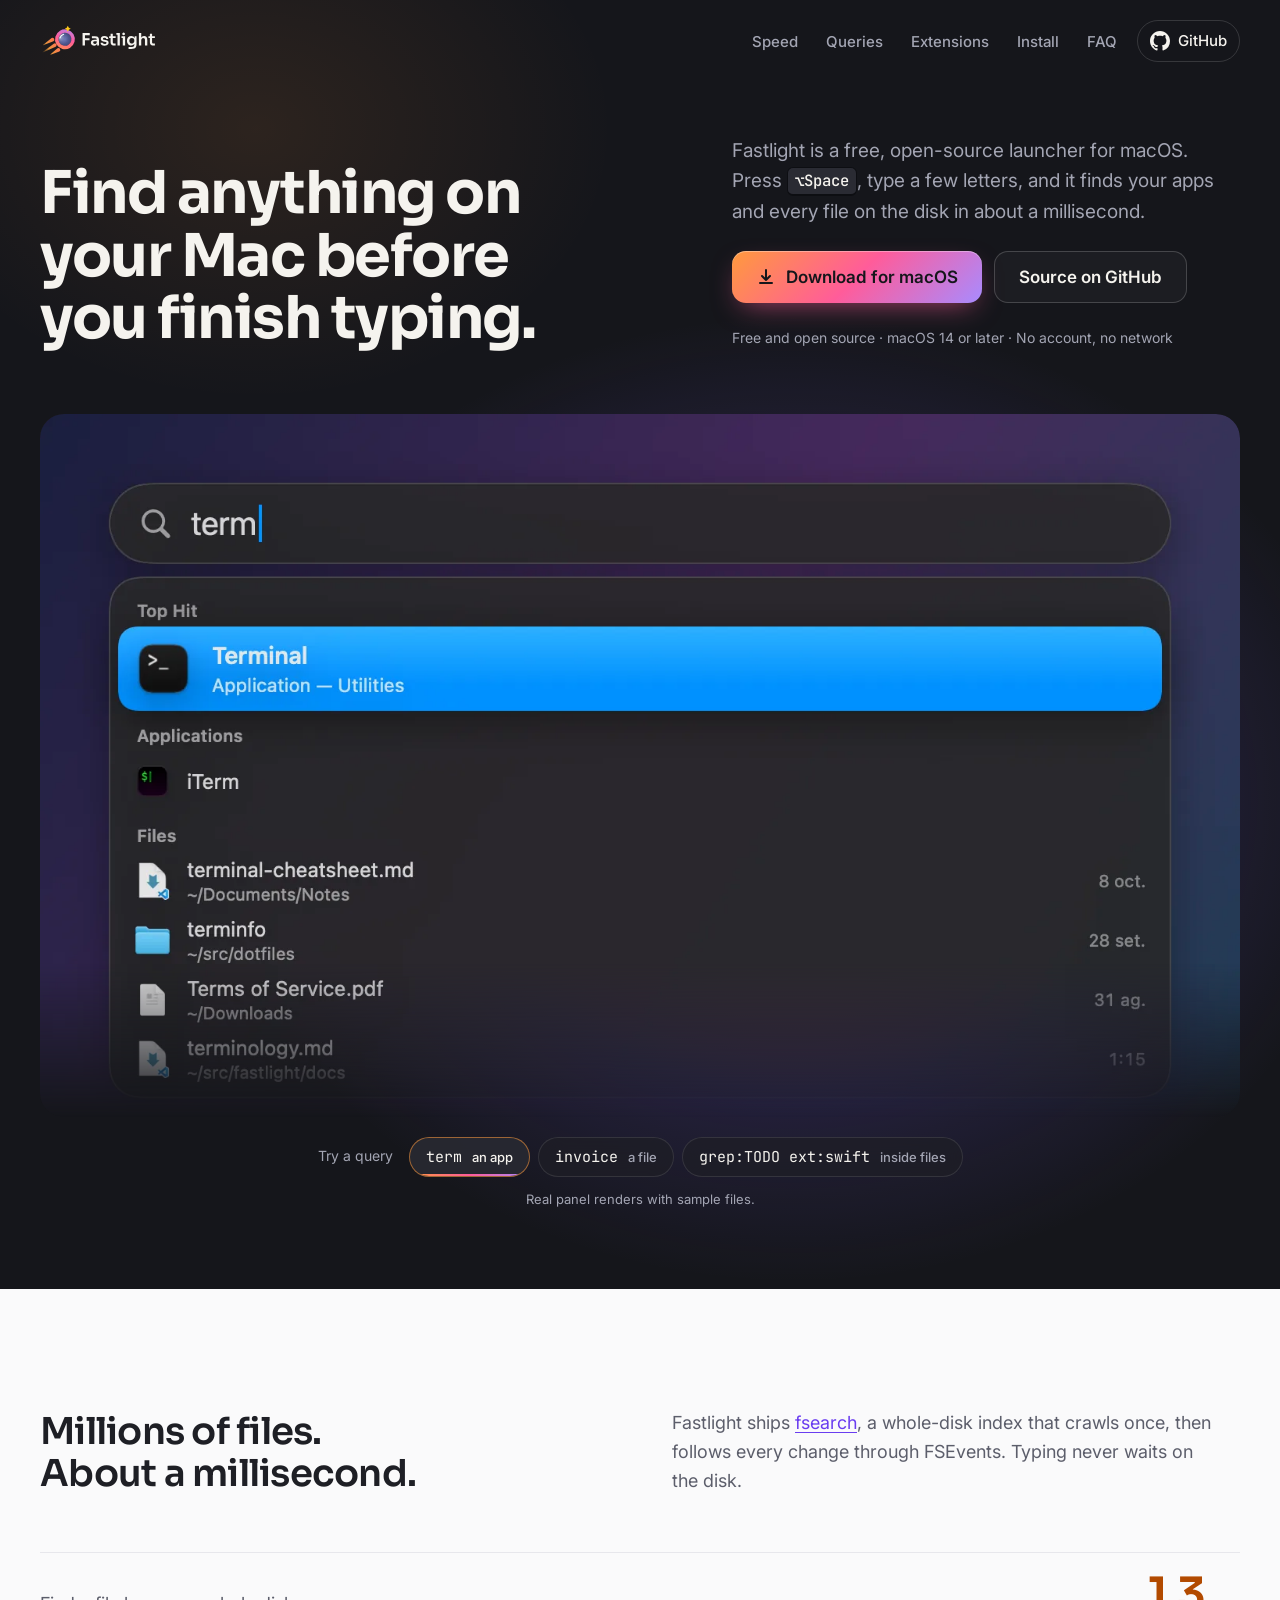
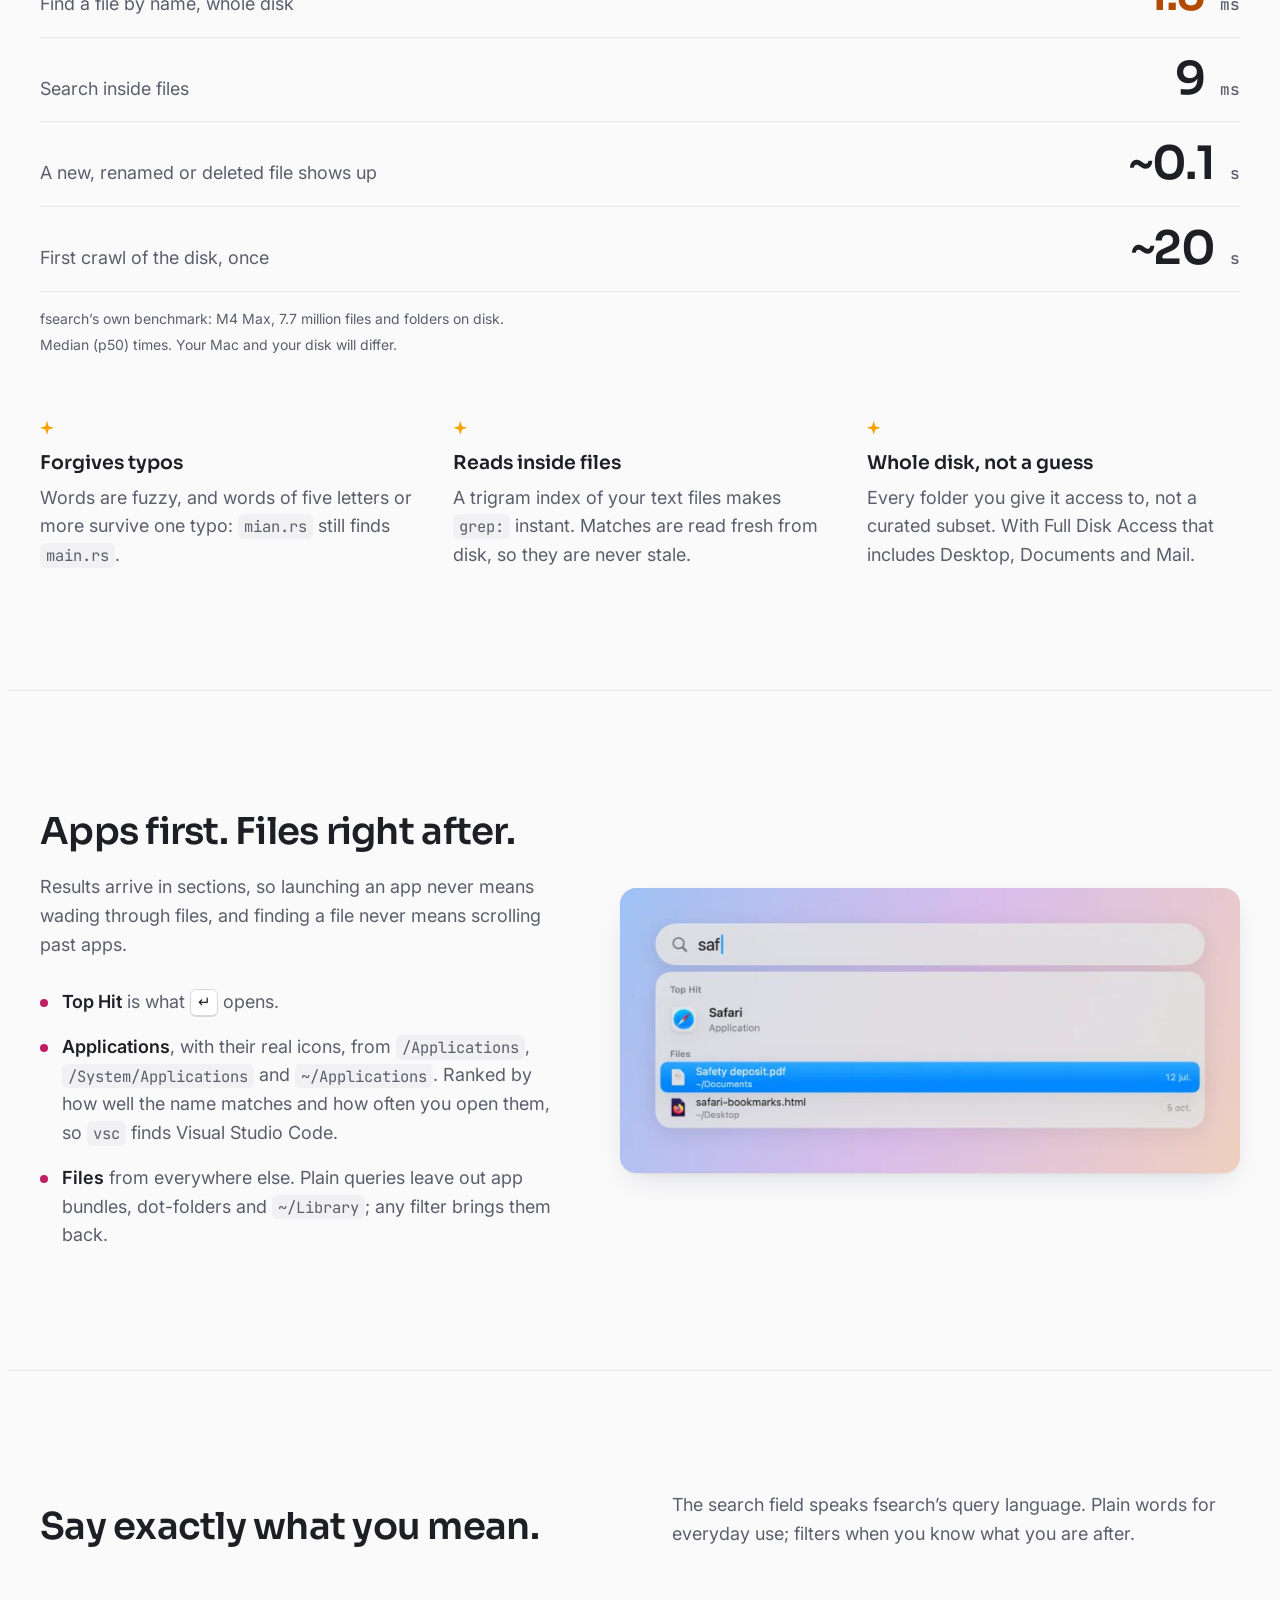
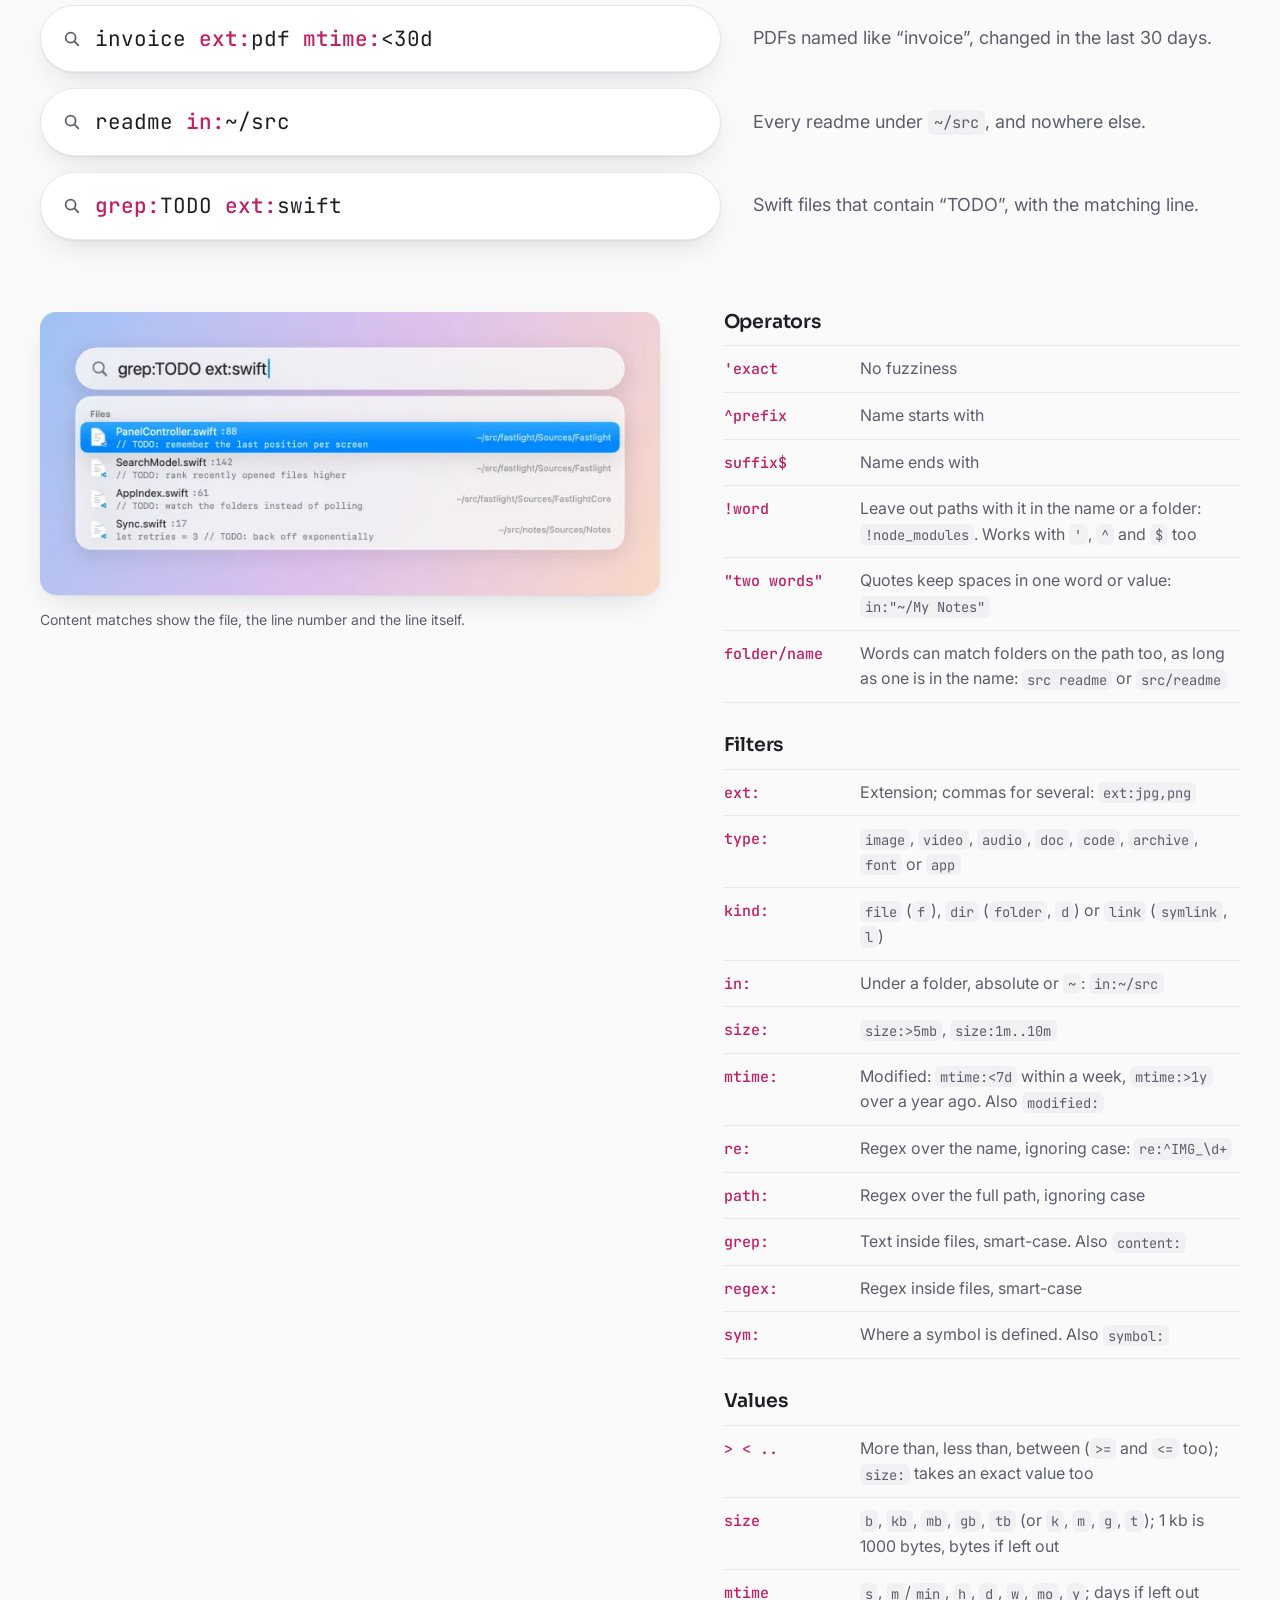
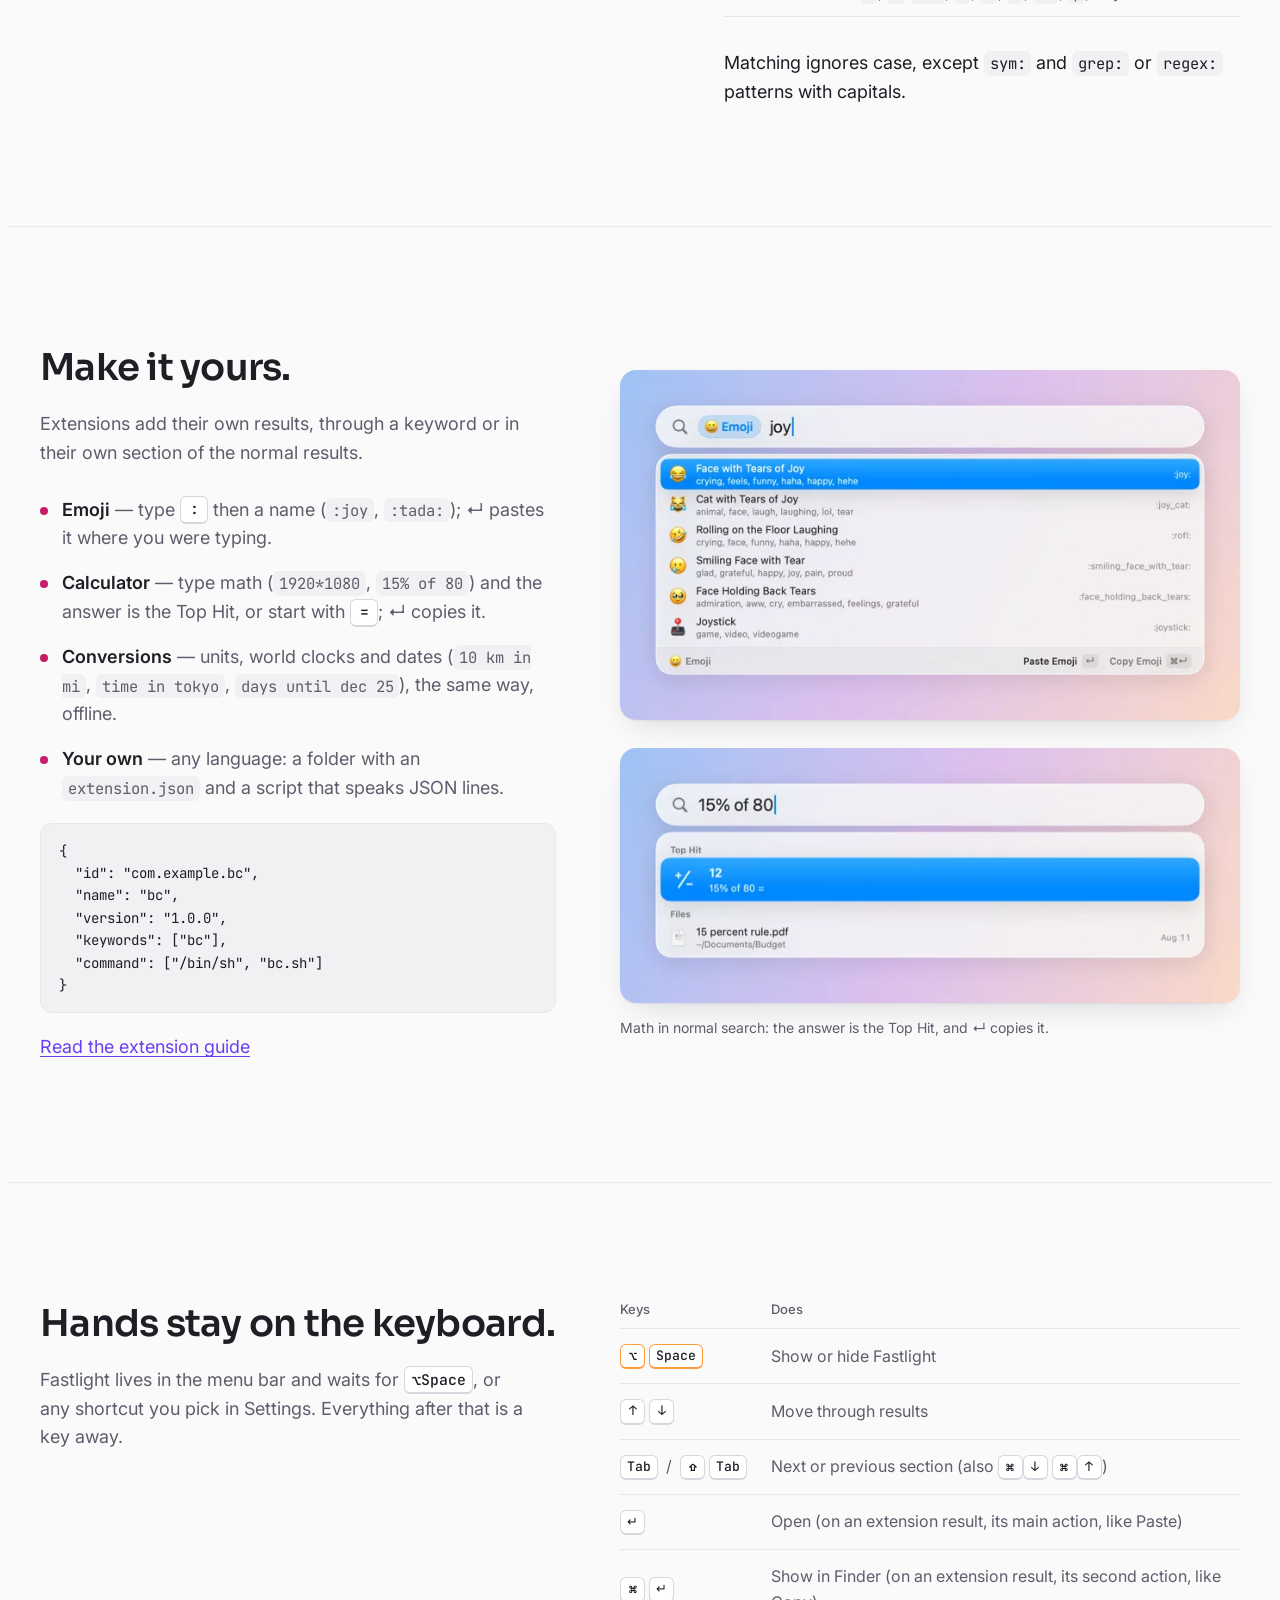
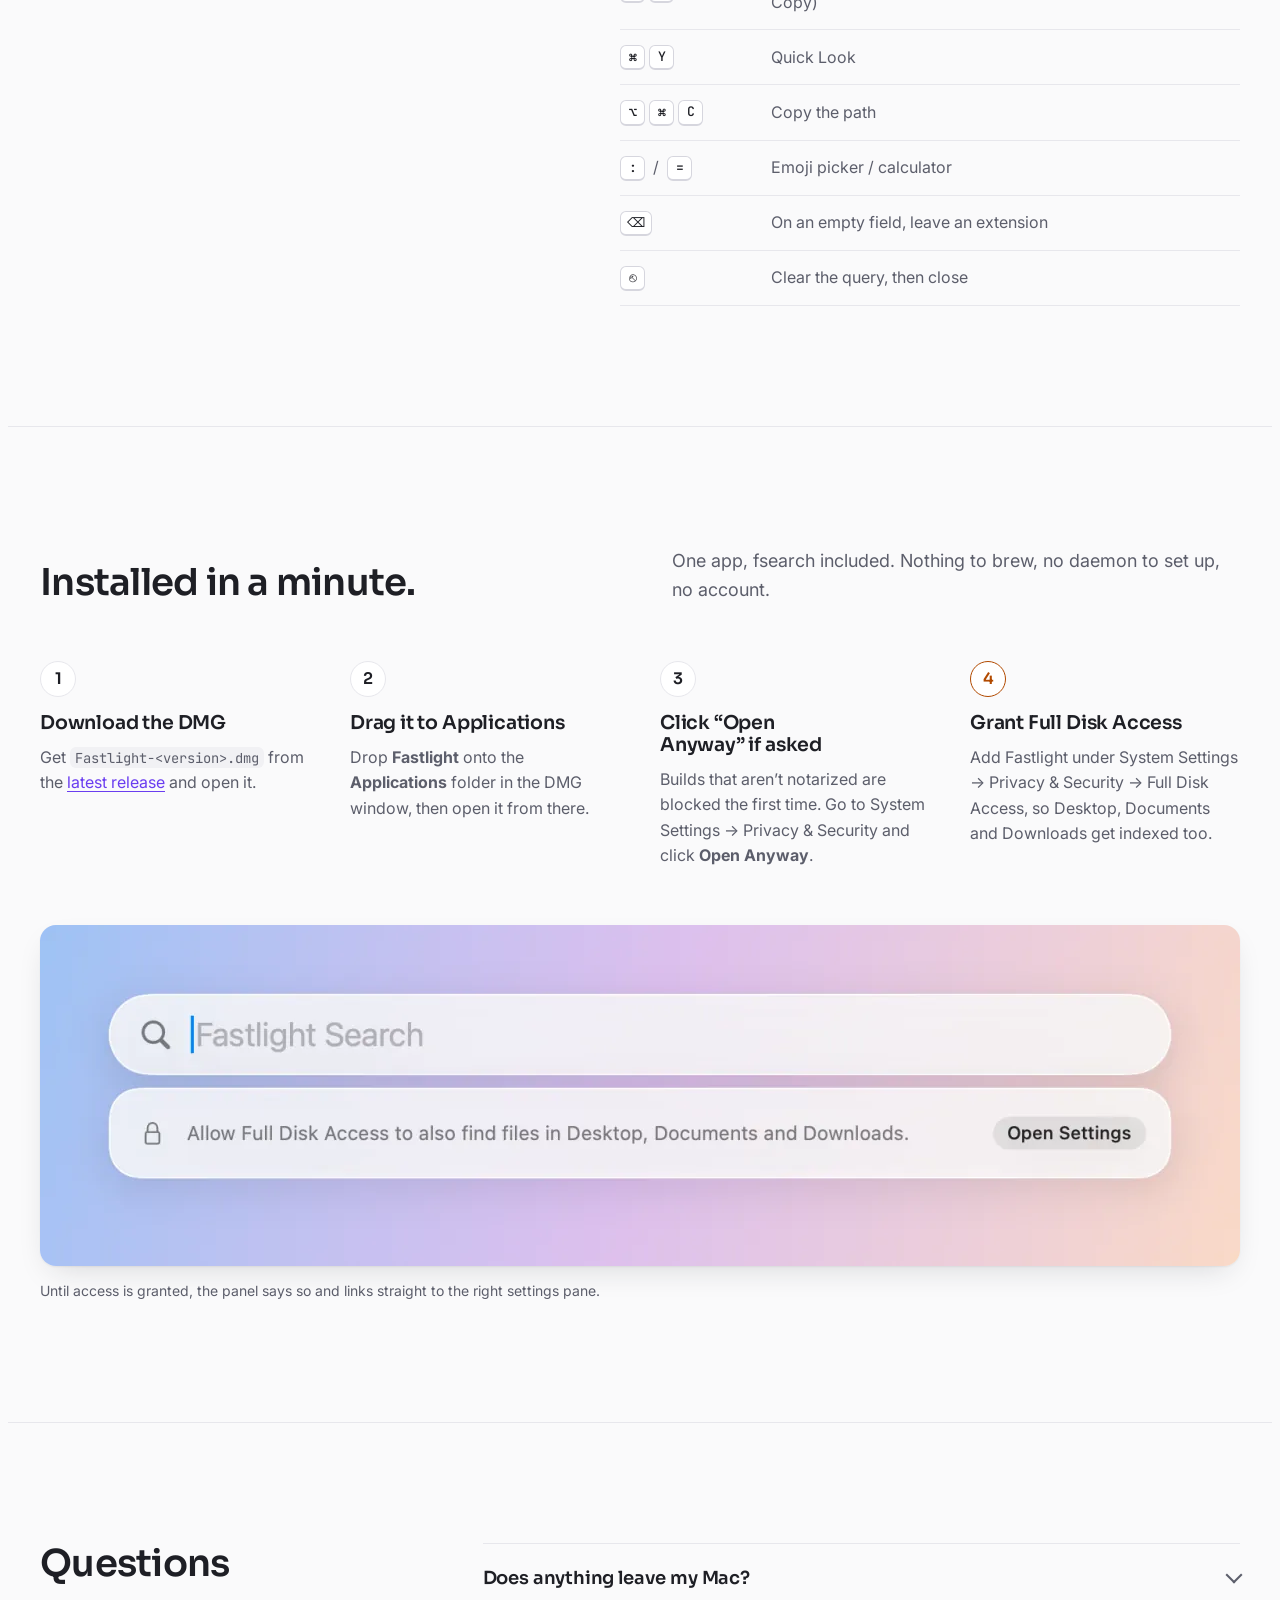
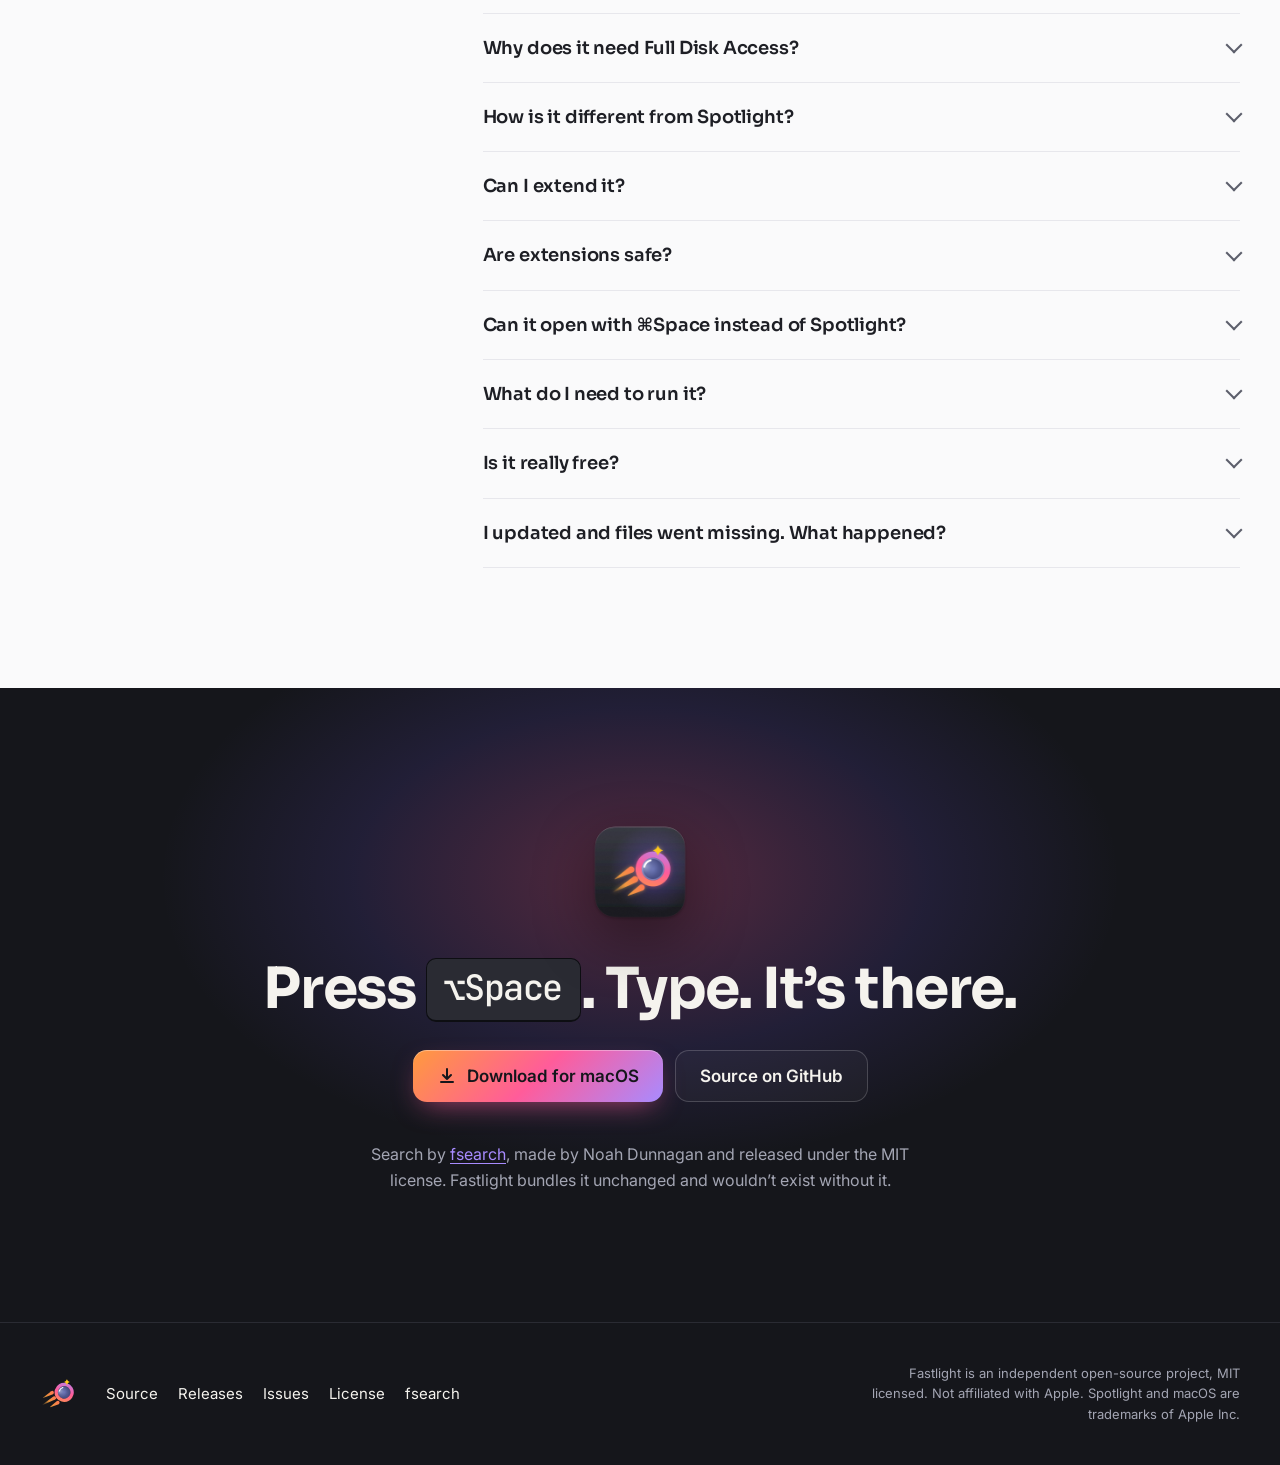
==== site/index.html @ 86170600 "Merge branch 'feat/ext-convert' into integrate/spotlight" ====
<!doctype html>
<!--
THESIS: The panel is the pitch. The page opens on the real Fastlight panel answering real
queries, large, on the graphite-glow stage the icon lives on; it refuses the stock
"centered hero + three feature cards" launcher page.
OWN-WORLD: Graphite 950/900 fields, one warm comet burst (orange > pink > lavender) per
screen, gold spark for the moment of finding. Sora headings, Inter body, JetBrains Mono
only for queries, keys and measurements. Key caps and search-field pills are the
component language.
STORY: It is instant (fsearch numbers), it keeps apps and files apart, it speaks a query
language, it installs in four steps, it stays on your Mac. Download.
FIRST VIEWPORT: Lockup + nav, headline and pitch left, Download (comet) + GitHub,
then the panel snapshot at full container width cycling term / invoice / grep.
FORM: Product-led landing page, brand pinned by assets/brand/BRAND.md.
-->
<html lang="en">
<head>
<meta charset="utf-8">
<meta name="viewport" content="width=device-width, initial-scale=1">
<title>Fastlight: a fast, free launcher for macOS</title>
<meta name="description" content="Fastlight is a free, open-source Spotlight-style launcher for macOS. Press ⌥Space and find apps and any file on your disk in about a millisecond, powered by fsearch.">
<link rel="canonical" href="https://elboletaire.github.io/fastlight/">
<meta name="theme-color" content="#15161B" media="(prefers-color-scheme: light)">
<meta name="theme-color" content="#15161B" media="(prefers-color-scheme: dark)">
<meta name="color-scheme" content="light dark">

<meta property="og:type" content="website">
<meta property="og:site_name" content="Fastlight">
<meta property="og:locale" content="en_US">
<meta property="og:url" content="https://elboletaire.github.io/fastlight/">
<meta property="og:title" content="Fastlight: a fast, free launcher for macOS">
<meta property="og:description" content="Press ⌥Space, type, and find apps and any file on your disk in about a millisecond. Free and open source, powered by fsearch.">
<meta property="og:image" content="https://elboletaire.github.io/fastlight/og.png">
<meta property="og:image:type" content="image/png">
<meta property="og:image:width" content="1200">
<meta property="og:image:height" content="630">
<meta property="og:image:alt" content="The Fastlight panel showing Terminal as the top hit for the query “term”, next to the Fastlight logo and the line “Find anything on your Mac in a millisecond.”">
<meta name="twitter:card" content="summary_large_image">
<meta name="twitter:title" content="Fastlight: a fast, free launcher for macOS">
<meta name="twitter:description" content="Press ⌥Space, type, and find apps and any file on your disk in about a millisecond. Free and open source, powered by fsearch.">
<meta name="twitter:image" content="https://elboletaire.github.io/fastlight/og.png">
<meta name="twitter:image:alt" content="The Fastlight panel showing Terminal as the top hit for the query “term”, next to the Fastlight logo.">

<link rel="icon" href="favicon.svg" type="image/svg+xml">
<link rel="icon" href="favicon-32.png" sizes="32x32" type="image/png">
<link rel="icon" href="favicon-16.png" sizes="16x16" type="image/png">
<link rel="apple-touch-icon" href="apple-touch-icon-180.png">
<link rel="manifest" href="manifest.webmanifest">

<link rel="preconnect" href="https://fonts.googleapis.com">
<link rel="preconnect" href="https://fonts.gstatic.com" crossorigin>
<link rel="stylesheet" href="https://fonts.googleapis.com/css2?family=Inter:wght@400;500;600&family=JetBrains+Mono:wght@400;500&family=Sora:wght@600;700&display=swap">
<link rel="preload" as="image" type="image/webp" media="(min-width: 600px)" href="assets/hero-apps-1536.webp" imagesrcset="assets/hero-apps-960.webp 960w, assets/hero-apps-1536.webp 1536w" imagesizes="(min-width: 1264px) 1200px, calc(100vw - 32px)">
<link rel="stylesheet" href="styles.css">
<script src="main.js" defer></script>

<script type="application/ld+json">
{
  "@context": "https://schema.org",
  "@type": "SoftwareApplication",
  "name": "Fastlight",
  "description": "A free, open-source Spotlight-style launcher for macOS. Finds applications and files across the whole disk in about a millisecond, powered by fsearch.",
  "url": "https://elboletaire.github.io/fastlight/",
  "image": "https://elboletaire.github.io/fastlight/og.png",
  "screenshot": "https://elboletaire.github.io/fastlight/assets/hero-apps-1536.webp",
  "applicationCategory": "UtilitiesApplication",
  "operatingSystem": "macOS 14 or later",
  "downloadUrl": "https://github.com/elboletaire/fastlight/releases/latest",
  "installUrl": "https://github.com/elboletaire/fastlight/releases/latest",
  "codeRepository": "https://github.com/elboletaire/fastlight",
  "license": "https://github.com/elboletaire/fastlight/blob/main/LICENSE",
  "featureList": ["Applications and files in separate sections", "Whole-disk file search with typo tolerance", "Search inside files", "Emoji picker", "Calculator", "Unit, time zone and date conversions", "Extensions in any language"],
  "isAccessibleForFree": true,
  "offers": { "@type": "Offer", "price": "0", "priceCurrency": "USD" },
  "author": { "@type": "Person", "name": "elboletaire", "url": "https://github.com/elboletaire" }
}
</script>
</head>
<body>
<a class="skip" href="#main">Skip to content</a>

<header class="site-header">
  <div class="wrap site-header-inner">
    <a class="brand" href="./" aria-label="Fastlight home">
      <img src="brand/logo-lockup-dark.svg" width="116" height="32" alt="Fastlight">
    </a>
    <nav class="nav" aria-label="Main">
      <ul>
        <li><a href="#fast">Speed</a></li>
        <li><a href="#syntax">Queries</a></li>
        <li><a href="#extensions">Extensions</a></li>
        <li><a href="#install">Install</a></li>
        <li><a href="#faq">FAQ</a></li>
      </ul>
      <a class="nav-gh" href="https://github.com/elboletaire/fastlight" aria-label="Fastlight on GitHub">
        <svg viewBox="0 0 16 16" width="20" height="20" aria-hidden="true"><path fill="currentColor" d="M8 0C3.58 0 0 3.58 0 8c0 3.54 2.29 6.53 5.47 7.59.4.07.55-.17.55-.38 0-.19-.01-.82-.01-1.49-2.01.37-2.53-.49-2.69-.94-.09-.23-.48-.94-.82-1.13-.28-.15-.68-.52-.01-.53.63-.01 1.08.58 1.23.82.72 1.21 1.87.87 2.33.66.07-.52.28-.87.51-1.07-1.78-.2-3.64-.89-3.64-3.95 0-.87.31-1.59.82-2.15-.08-.2-.36-1.02.08-2.12 0 0 .67-.21 2.2.82.64-.18 1.32-.27 2-.27.68 0 1.36.09 2 .27 1.53-1.04 2.2-.82 2.2-.82.44 1.1.16 1.92.08 2.12.51.56.82 1.27.82 2.15 0 3.07-1.87 3.75-3.65 3.95.29.25.54.73.54 1.48 0 1.07-.01 1.93-.01 2.2 0 .21.15.46.55.38A8.013 8.013 0 0016 8c0-4.42-3.58-8-8-8z"/></svg>
        <span>GitHub</span>
      </a>
    </nav>
  </div>
</header>

<main id="main">
<div class="hero-band">
  <section class="hero wrap" aria-labelledby="hero-title">
    <div class="hero-copy">
      <h1 id="hero-title">Find anything on your&nbsp;Mac before you finish&nbsp;typing.</h1>
      <div class="hero-side">
        <p class="lede">Fastlight is a free, open-source launcher for macOS. Press <kbd>⌥Space</kbd>, type a few letters, and it finds your apps and every file on the disk in about a millisecond.</p>
        <div class="cta-row">
          <a class="btn btn-comet" href="https://github.com/elboletaire/fastlight/releases/latest">
            <svg viewBox="0 0 20 20" width="20" height="20" aria-hidden="true"><path d="M10 3v10m0 0-4-4m4 4 4-4M4 16h12" fill="none" stroke="currentColor" stroke-width="2" stroke-linecap="round" stroke-linejoin="round"/></svg>
            Download for macOS
          </a>
          <a class="btn btn-ghost" href="https://github.com/elboletaire/fastlight">Source on GitHub</a>
        </div>
        <p class="fineprint">Free and open source · macOS 14 or later · No account, no network</p>
      </div>
    </div>

    <figure class="stage" data-stage>
      <div class="stage-frame">
        <picture class="shot is-active" data-shot="term">
          <source media="(max-width: 599px)" srcset="assets/hero-apps-m.webp 720w" sizes="calc(100vw - 32px)" width="720" height="720">
          <img src="assets/hero-apps-1536.webp" srcset="assets/hero-apps-960.webp 960w, assets/hero-apps-1536.webp 1536w" sizes="(min-width: 1264px) 1200px, calc(100vw - 32px)" width="1536" height="900" fetchpriority="high" alt="The Fastlight panel with the query “term”: Terminal as the Top Hit, iTerm under Applications, and matching files such as terminal-cheatsheet.md under Files.">
        </picture>
        <picture class="shot" data-shot="invoice">
          <source media="(max-width: 599px)" srcset="assets/hero-files-m.webp 720w" sizes="calc(100vw - 32px)" width="720" height="720">
          <img src="assets/hero-files-1536.webp" srcset="assets/hero-files-960.webp 960w, assets/hero-files-1536.webp 1536w" sizes="(min-width: 1264px) 1200px, calc(100vw - 32px)" width="1536" height="900" loading="lazy" decoding="async" alt="The Fastlight panel with the query “invoice”: Invoice-2026-041.pdf as the Top Hit, followed by an Invoices folder and more invoice PDFs, spreadsheets and pages documents.">
        </picture>
        <picture class="shot" data-shot="grep">
          <source media="(max-width: 599px)" srcset="assets/hero-grep-m.webp 720w" sizes="calc(100vw - 32px)" width="720" height="720">
          <img src="assets/hero-grep-1536.webp" srcset="assets/hero-grep-960.webp 960w, assets/hero-grep-1536.webp 1536w" sizes="(min-width: 1264px) 1200px, calc(100vw - 32px)" width="1536" height="900" loading="lazy" decoding="async" alt="The Fastlight panel with the query “grep:TODO ext:swift”: Swift files listed with the line number and text of each TODO comment.">
        </picture>
      </div>
      <figcaption class="stage-caption">
        <span class="stage-label" id="stage-label" hidden>Try a query</span>
        <div class="chips" role="group" aria-labelledby="stage-label" data-chips hidden>
          <button type="button" class="chip" data-for="term" aria-pressed="true"><code>term</code><span>an app</span></button>
          <button type="button" class="chip" data-for="invoice" aria-pressed="false"><code>invoice</code><span>a file</span></button>
          <button type="button" class="chip" data-for="grep" aria-pressed="false"><code>grep:TODO ext:swift</code><span>inside files</span></button>
        </div>
        <span class="stage-note">Real panel renders with sample files.</span>
      </figcaption>
    </figure>
  </section>
</div>

<div class="page">
  <section id="fast" class="section wrap" aria-labelledby="fast-title">
    <div class="split split-head">
      <h2 id="fast-title">Millions of files. About a&nbsp;millisecond.</h2>
      <p class="intro">Fastlight ships <a href="https://github.com/noahdunnagan/fsearch">fsearch</a>, a whole-disk index that crawls once, then follows every change through FSEvents. Typing never waits on the disk.</p>
    </div>

    <div class="bench">
      <table>
        <caption>fsearch’s own benchmark: M4 Max, 7.7 million files and folders on disk.</caption>
        <tbody>
          <tr><th scope="row">Find a file by name, whole disk</th><td><span class="num">1.3</span> ms</td></tr>
          <tr><th scope="row">Search inside files</th><td><span class="num">9</span> ms</td></tr>
          <tr><th scope="row">A new, renamed or deleted file shows up</th><td><span class="num">~0.1</span> s</td></tr>
          <tr><th scope="row">First crawl of the disk, once</th><td><span class="num">~20</span> s</td></tr>
        </tbody>
      </table>
      <p class="bench-note">Median (p50) times. Your Mac and your disk will differ.</p>
    </div>

    <dl class="traits">
      <div>
        <dt>Forgives typos</dt>
        <dd>Words are fuzzy, and words of five letters or more survive one typo: <code>mian.rs</code> still finds <code>main.rs</code>.</dd>
      </div>
      <div>
        <dt>Reads inside files</dt>
        <dd>A trigram index of your text files makes <code>grep:</code> instant. Matches are read fresh from disk, so they are never stale.</dd>
      </div>
      <div>
        <dt>Whole disk, not a guess</dt>
        <dd>Every folder you give it access to, not a curated subset. With Full Disk Access that includes Desktop, Documents and Mail.</dd>
      </div>
    </dl>
  </section>

  <section id="sections" class="section wrap" aria-labelledby="sections-title">
    <div class="split split-media">
      <div class="copy">
        <h2 id="sections-title">Apps first. Files right&nbsp;after.</h2>
        <p>Results arrive in sections, so launching an app never means wading through files, and finding a file never means scrolling past apps.</p>
        <ul class="sections-list">
          <li><strong>Top Hit</strong> is what <kbd>↵</kbd> opens.</li>
          <li><strong>Applications</strong>, with their real icons, from <code>/Applications</code>, <code>/System/Applications</code> and <code>~/Applications</code>. Ranked by how well the name matches and how often you open them, so <code>vsc</code> finds Visual Studio Code.</li>
          <li><strong>Files</strong> from everywhere else. Plain queries leave out app bundles, dot-folders and <code>~/Library</code>; any filter brings them back.</li>
        </ul>
      </div>
      <figure class="shot-card">
        <picture>
          <source media="(prefers-color-scheme: dark)" srcset="assets/apps-saf-dark-720.webp 720w, assets/apps-saf-dark-1200.webp 1200w" sizes="(min-width: 960px) 600px, calc(100vw - 32px)">
          <img src="assets/apps-saf-light-1200.webp" srcset="assets/apps-saf-light-720.webp 720w, assets/apps-saf-light-1200.webp 1200w" sizes="(min-width: 960px) 600px, calc(100vw - 32px)" width="1200" height="553" loading="lazy" decoding="async" alt="The query “saf”: Safari as the Top Hit with its icon, and the files Safety deposit.pdf and safari-bookmarks.html in a separate Files section.">
        </picture>
      </figure>
    </div>
  </section>

  <section id="syntax" class="section wrap" aria-labelledby="syntax-title">
    <div class="split split-head">
      <h2 id="syntax-title">Say exactly what you&nbsp;mean.</h2>
      <p class="intro">The search field speaks fsearch’s query language. Plain words for everyday use; filters when you know what you are after.</p>
    </div>

    <ol class="queries">
      <li>
        <p class="field"><svg viewBox="0 0 20 20" width="18" height="18" aria-hidden="true"><circle cx="8.5" cy="8.5" r="5.5" fill="none" stroke="currentColor" stroke-width="2"/><path d="m13 13 4 4" stroke="currentColor" stroke-width="2" stroke-linecap="round"/></svg><code>invoice <b>ext:</b>pdf <b>mtime:</b>&lt;30d</code></p>
        <p class="means">PDFs named like “invoice”, changed in the last 30 days.</p>
      </li>
      <li>
        <p class="field"><svg viewBox="0 0 20 20" width="18" height="18" aria-hidden="true"><circle cx="8.5" cy="8.5" r="5.5" fill="none" stroke="currentColor" stroke-width="2"/><path d="m13 13 4 4" stroke="currentColor" stroke-width="2" stroke-linecap="round"/></svg><code>readme <b>in:</b>~/src</code></p>
        <p class="means">Every readme under <code>~/src</code>, and nowhere else.</p>
      </li>
      <li>
        <p class="field"><svg viewBox="0 0 20 20" width="18" height="18" aria-hidden="true"><circle cx="8.5" cy="8.5" r="5.5" fill="none" stroke="currentColor" stroke-width="2"/><path d="m13 13 4 4" stroke="currentColor" stroke-width="2" stroke-linecap="round"/></svg><code><b>grep:</b>TODO <b>ext:</b>swift</code></p>
        <p class="means">Swift files that contain “TODO”, with the matching line.</p>
      </li>
    </ol>

    <div class="split split-ref">
      <figure class="shot-card">
        <picture>
          <source media="(prefers-color-scheme: dark)" srcset="assets/grep-dark-720.webp 720w, assets/grep-dark-1200.webp 1200w" sizes="(min-width: 960px) 600px, calc(100vw - 32px)">
          <img src="assets/grep-light-1200.webp" srcset="assets/grep-light-720.webp 720w, assets/grep-light-1200.webp 1200w" sizes="(min-width: 960px) 600px, calc(100vw - 32px)" width="1200" height="547" loading="lazy" decoding="async" alt="Results for “grep:TODO ext:swift”: four Swift files, each with the line number and the text of its TODO comment.">
        </picture>
        <figcaption>Content matches show the file, the line number and the line itself.</figcaption>
      </figure>
      <div class="ref">
        <h3>Operators</h3>
        <dl class="ref-list">
          <div><dt><code>'exact</code></dt><dd>No fuzziness</dd></div>
          <div><dt><code>^prefix</code></dt><dd>Name starts with</dd></div>
          <div><dt><code>suffix$</code></dt><dd>Name ends with</dd></div>
          <div><dt><code>!word</code></dt><dd>Leave out paths with it in the name or a folder: <code>!node_modules</code>. Works with <code>'</code>, <code>^</code> and <code>$</code> too</dd></div>
          <div><dt><code>"two words"</code></dt><dd>Quotes keep spaces in one word or value: <code>in:"~/My Notes"</code></dd></div>
          <div><dt><code>folder/name</code></dt><dd>Words can match folders on the path too, as long as one is in the name: <code>src readme</code> or <code>src/readme</code></dd></div>
        </dl>
        <h3>Filters</h3>
        <dl class="ref-list">
          <div><dt><code>ext:</code></dt><dd>Extension; commas for several: <code>ext:jpg,png</code></dd></div>
          <div><dt><code>type:</code></dt><dd><code>image</code>, <code>video</code>, <code>audio</code>, <code>doc</code>, <code>code</code>, <code>archive</code>, <code>font</code> or <code>app</code></dd></div>
          <div><dt><code>kind:</code></dt><dd><code>file</code> (<code>f</code>), <code>dir</code> (<code>folder</code>, <code>d</code>) or <code>link</code> (<code>symlink</code>, <code>l</code>)</dd></div>
          <div><dt><code>in:</code></dt><dd>Under a folder, absolute or <code>~</code>: <code>in:~/src</code></dd></div>
          <div><dt><code>size:</code></dt><dd><code>size:&gt;5mb</code>, <code>size:1m..10m</code></dd></div>
          <div><dt><code>mtime:</code></dt><dd>Modified: <code>mtime:&lt;7d</code> within a week, <code>mtime:&gt;1y</code> over a year ago. Also <code>modified:</code></dd></div>
          <div><dt><code>re:</code></dt><dd>Regex over the name, ignoring case: <code>re:^IMG_\d+</code></dd></div>
          <div><dt><code>path:</code></dt><dd>Regex over the full path, ignoring case</dd></div>
          <div><dt><code>grep:</code></dt><dd>Text inside files, smart-case. Also <code>content:</code></dd></div>
          <div><dt><code>regex:</code></dt><dd>Regex inside files, smart-case</dd></div>
          <div><dt><code>sym:</code></dt><dd>Where a symbol is defined. Also <code>symbol:</code></dd></div>
        </dl>
        <h3>Values</h3>
        <dl class="ref-list">
          <div><dt><code>&gt; &lt; ..</code></dt><dd>More than, less than, between (<code>&gt;=</code> and <code>&lt;=</code> too); <code>size:</code> takes an exact value too</dd></div>
          <div><dt><code>size</code></dt><dd><code>b</code>, <code>kb</code>, <code>mb</code>, <code>gb</code>, <code>tb</code> (or <code>k</code>, <code>m</code>, <code>g</code>, <code>t</code>); 1 kb is 1000 bytes, bytes if left out</dd></div>
          <div><dt><code>mtime</code></dt><dd><code>s</code>, <code>m</code>/<code>min</code>, <code>h</code>, <code>d</code>, <code>w</code>, <code>mo</code>, <code>y</code>; days if left out</dd></div>
        </dl>
        <p>Matching ignores case, except <code>sym:</code> and <code>grep:</code> or <code>regex:</code> patterns with capitals.</p>
      </div>
    </div>
  </section>

  <section id="extensions" class="section wrap" aria-labelledby="extensions-title">
    <div class="split split-media">
      <div class="copy">
        <h2 id="extensions-title">Make it&nbsp;yours.</h2>
        <p>Extensions add their own results, through a keyword or in their own section of the normal results.</p>
        <ul class="sections-list">
          <li><strong>Emoji</strong> — type <kbd>:</kbd> then a name (<code>:joy</code>, <code>:tada:</code>); ↵ pastes it where you were typing.</li>
          <li><strong>Calculator</strong> — type math (<code>1920*1080</code>, <code>15% of 80</code>) and the answer is the Top Hit, or start with <kbd>=</kbd>; ↵ copies it.</li>
          <li><strong>Conversions</strong> — units, world clocks and dates (<code>10 km in mi</code>, <code>time in tokyo</code>, <code>days until dec 25</code>), the same way, offline.</li>
          <li><strong>Your own</strong> — any language: a folder with an <code>extension.json</code> and a script that speaks JSON lines.</li>
        </ul>
        <pre><code>{
  "id": "com.example.bc",
  "name": "bc",
  "version": "1.0.0",
  "keywords": ["bc"],
  "command": ["/bin/sh", "bc.sh"]
}</code></pre>
        <p><a href="https://github.com/elboletaire/fastlight/blob/main/docs/extensions/README.md">Read the extension guide</a></p>
      </div>
      <div class="shot-stack">
        <figure class="shot-card">
          <picture>
            <source media="(prefers-color-scheme: dark)" srcset="assets/emoji-keyword-dark-720.webp 720w, assets/emoji-keyword-dark-1200.webp 1200w" sizes="(min-width: 960px) 600px, calc(100vw - 32px)">
            <img src="assets/emoji-keyword-light-1200.webp" srcset="assets/emoji-keyword-light-720.webp 720w, assets/emoji-keyword-light-1200.webp 1200w" sizes="(min-width: 960px) 600px, calc(100vw - 32px)" width="1200" height="678" loading="lazy" decoding="async" alt="The emoji picker in keyword mode with the query “joy”: Face with Tears of Joy at the top with its emoji and the :joy: keyword, then similar emoji, and an action bar naming Paste Emoji and Copy Emoji.">
          </picture>
        </figure>
        <figure class="shot-card">
          <picture>
            <source media="(prefers-color-scheme: dark)" srcset="assets/calculator-global-dark-720.webp 720w, assets/calculator-global-dark-1200.webp 1200w" sizes="(min-width: 960px) 600px, calc(100vw - 32px)">
            <img src="assets/calculator-global-light-1200.webp" srcset="assets/calculator-global-light-720.webp 720w, assets/calculator-global-light-1200.webp 1200w" sizes="(min-width: 960px) 600px, calc(100vw - 32px)" width="1200" height="493" loading="lazy" decoding="async" alt="The query “15% of 80”: 12 as the Top Hit with the calculator icon, and the file 15 percent rule.pdf under Files.">
          </picture>
          <figcaption>Math in normal search: the answer is the Top Hit, and ↵ copies it.</figcaption>
        </figure>
      </div>
    </div>
  </section>

  <section id="keys" class="section wrap" aria-labelledby="keys-title">
    <div class="split split-keys">
      <div class="copy">
        <h2 id="keys-title">Hands stay on the&nbsp;keyboard.</h2>
        <p>Fastlight lives in the menu bar and waits for <kbd>⌥Space</kbd>, or any shortcut you pick in Settings. Everything after that is a key away.</p>
      </div>
      <table class="keys">
        <caption class="visually-hidden">Keyboard shortcuts</caption>
        <thead><tr><th scope="col">Keys</th><th scope="col">Does</th></tr></thead>
        <tbody>
          <tr><td><kbd>⌥</kbd><kbd>Space</kbd></td><td>Show or hide Fastlight</td></tr>
          <tr><td><kbd>↑</kbd><kbd>↓</kbd></td><td>Move through results</td></tr>
          <tr><td><kbd>Tab</kbd> <span class="or">/</span> <kbd>⇧</kbd><kbd>Tab</kbd></td><td>Next or previous section (also <kbd>⌘</kbd><kbd>↓</kbd> <kbd>⌘</kbd><kbd>↑</kbd>)</td></tr>
          <tr><td><kbd>↵</kbd></td><td>Open (on an extension result, its main action, like Paste)</td></tr>
          <tr><td><kbd>⌘</kbd><kbd>↵</kbd></td><td>Show in Finder (on an extension result, its second action, like Copy)</td></tr>
          <tr><td><kbd>⌘</kbd><kbd>Y</kbd></td><td>Quick Look</td></tr>
          <tr><td><kbd>⌥</kbd><kbd>⌘</kbd><kbd>C</kbd></td><td>Copy the path</td></tr>
          <tr><td><kbd>:</kbd> <span class="or">/</span> <kbd>=</kbd></td><td>Emoji picker / calculator</td></tr>
          <tr><td><kbd>⌫</kbd></td><td>On an empty field, leave an extension</td></tr>
          <tr><td><kbd>⎋</kbd></td><td>Clear the query, then close</td></tr>
        </tbody>
      </table>
    </div>
  </section>

  <section id="install" class="section wrap" aria-labelledby="install-title">
    <div class="split split-head">
      <h2 id="install-title">Installed in a&nbsp;minute.</h2>
      <p class="intro">One app, fsearch included. Nothing to brew, no daemon to set up, no account.</p>
    </div>
    <ol class="steps">
      <li>
        <h3>Download the DMG</h3>
        <p>Get <code>Fastlight-&lt;version&gt;.dmg</code> from the <a href="https://github.com/elboletaire/fastlight/releases/latest">latest release</a> and open it.</p>
      </li>
      <li>
        <h3>Drag it to Applications</h3>
        <p>Drop <strong>Fastlight</strong> onto the <strong>Applications</strong> folder in the DMG window, then open it from there.</p>
      </li>
      <li>
        <h3>Click “Open Anyway” if asked</h3>
        <p>Builds that aren’t notarized are blocked the first time. Go to System Settings → Privacy &amp; Security and click <strong>Open Anyway</strong>.</p>
      </li>
      <li>
        <h3>Grant Full Disk Access</h3>
        <p>Add Fastlight under System Settings → Privacy &amp; Security → Full Disk Access, so Desktop, Documents and Downloads get indexed too.</p>
      </li>
    </ol>
    <figure class="shot-card shot-wide">
      <picture>
        <source media="(prefers-color-scheme: dark)" srcset="assets/full-disk-access-dark-720.webp 720w, assets/full-disk-access-dark-1200.webp 1200w" sizes="(min-width: 1064px) 1000px, calc(100vw - 32px)">
        <img src="assets/full-disk-access-light-1200.webp" srcset="assets/full-disk-access-light-720.webp 720w, assets/full-disk-access-light-1200.webp 1200w" sizes="(min-width: 1064px) 1000px, calc(100vw - 32px)" width="1200" height="341" loading="lazy" decoding="async" alt="The Fastlight panel showing the notice “Allow Full Disk Access to also find files in Desktop, Documents and Downloads.” with an Open Settings button.">
      </picture>
      <figcaption>Until access is granted, the panel says so and links straight to the right settings pane.</figcaption>
    </figure>
  </section>

  <section id="faq" class="section wrap" aria-labelledby="faq-title">
    <div class="split split-faq">
      <h2 id="faq-title">Questions</h2>
      <div class="faq">
        <details>
          <summary>Does anything leave my Mac?</summary>
          <p>No. The index, the queries and the results stay on your Mac. Fastlight and fsearch talk over a local socket in <code>~/Library/Application Support/FSearch</code>; there is no account, no analytics and no network access. Extensions you install can do whatever their code does; the built-in emoji picker, calculator and conversions never use the network.</p>
        </details>
        <details>
          <summary>Why does it need Full Disk Access?</summary>
          <p>macOS protects folders like Desktop, Documents, Downloads and Mail. Without the grant, fsearch quietly skips them instead of popping a prompt for each one, so those files never show up. The grant only lets Fastlight read file names and text on your own disk.</p>
          <p>You can grant it before or after the first launch: if the search daemon started without access, Fastlight restarts it as soon as it has the grant, and it rescans. If files still don't show up, run <code>tccutil reset SystemPolicyAllFiles com.elboletaire.fastlight</code> and <code>pkill -f 'fsearch serve'</code>, add Fastlight to Full Disk Access again and reopen it.</p>
        </details>
        <details>
          <summary>How is it different from Spotlight?</summary>
          <p>Spotlight relies on metadata importers and decides what is worth indexing; Fastlight indexes every file name it can reach and answers fuzzy, typo-tolerant queries in about a millisecond. It keeps apps and files in separate sections and adds a query language with filters such as <code>in:</code>, <code>mtime:</code> and <code>grep:</code>. It doesn’t replace Spotlight, so you can keep both.</p>
        </details>
        <details>
          <summary>Can I extend it?</summary>
          <p>Yes: an extension is a folder with an <code>extension.json</code> and a program in any language that answers JSON lines. Drop it in <code>~/Library/Application Support/Fastlight/Extensions/</code>. The emoji picker, the calculator and conversions are built the same way and come with the app. <a href="https://github.com/elboletaire/fastlight/blob/main/docs/extensions/README.md">Read the extension guide</a>.</p>
        </details>
        <details>
          <summary>Are extensions safe?</summary>
          <p>Fastlight asks before running a new extension and again whenever its files change. An approved extension runs with Fastlight’s permissions, which can include Full Disk Access, and isn’t sandboxed, so only install extensions you trust. Turn them off any time from the menu-bar icon › Extensions. The built-in ones are part of the app.</p>
        </details>
        <details>
          <summary>Can it open with ⌘Space instead of Spotlight?</summary>
          <p>Yes. Open Settings from Fastlight’s menu bar icon. It takes you to the Keyboard Shortcuts setting where you turn off Spotlight’s shortcut, and switches to <kbd>⌘Space</kbd> as soon as it’s free. An experimental button can do it for you and put it back later. Spotlight itself stays on either way, so Finder and Mail search keep working.</p>
        </details>
        <details>
          <summary>What do I need to run it?</summary>
          <p>macOS 14 Sonoma or later. On macOS 26 the panel picks up the Liquid Glass look. Everything else, fsearch included, is inside the app.</p>
        </details>
        <details>
          <summary>Is it really free?</summary>
          <p>Yes. Fastlight is free and open source under the <a href="https://github.com/elboletaire/fastlight/blob/main/LICENSE">MIT license</a>, and so is fsearch. The code is on <a href="https://github.com/elboletaire/fastlight">GitHub</a>; issues and pull requests are welcome.</p>
        </details>
        <details>
          <summary>I updated and files went missing. What happened?</summary>
          <p>Ad-hoc signed builds get a new signature on every release, and macOS ties Full Disk Access to that signature. Remove Fastlight from the Full Disk Access list, add it again, and it is back to the whole disk.</p>
        </details>
      </div>
    </div>
  </section>
</div>

<section class="closer" aria-labelledby="closer-title">
  <div class="wrap closer-inner">
    <img class="closer-icon" src="brand/app-icon-256.png" width="128" height="128" alt="" loading="lazy" decoding="async">
    <h2 id="closer-title"><span class="nowrap">Press <kbd>⌥Space</kbd>.</span> Type. It’s&nbsp;there.</h2>
    <div class="cta-row">
      <a class="btn btn-comet" href="https://github.com/elboletaire/fastlight/releases/latest">
        <svg viewBox="0 0 20 20" width="20" height="20" aria-hidden="true"><path d="M10 3v10m0 0-4-4m4 4 4-4M4 16h12" fill="none" stroke="currentColor" stroke-width="2" stroke-linecap="round" stroke-linejoin="round"/></svg>
        Download for macOS
      </a>
      <a class="btn btn-ghost" href="https://github.com/elboletaire/fastlight">Source on GitHub</a>
    </div>
    <p class="credits">Search by <a href="https://github.com/noahdunnagan/fsearch">fsearch</a>, made by Noah Dunnagan and released under the MIT license. Fastlight bundles it unchanged and wouldn’t exist without it.</p>
  </div>
</section>
</main>

<footer class="site-footer">
  <div class="wrap footer-inner">
    <img src="brand/logo-mark-dark.svg" width="34" height="30" alt="" class="footer-mark">
    <nav aria-label="Footer">
      <ul>
        <li><a href="https://github.com/elboletaire/fastlight">Source</a></li>
        <li><a href="https://github.com/elboletaire/fastlight/releases">Releases</a></li>
        <li><a href="https://github.com/elboletaire/fastlight/issues">Issues</a></li>
        <li><a href="https://github.com/elboletaire/fastlight/blob/main/LICENSE">License</a></li>
        <li><a href="https://github.com/noahdunnagan/fsearch">fsearch</a></li>
      </ul>
    </nav>
    <p class="disclaimer">Fastlight is an independent open-source project, MIT licensed. Not affiliated with Apple. Spotlight and macOS are trademarks of Apple Inc.</p>
  </div>
</footer>
</body>
</html>
---- site/styles.css ----
/* Fastlight site. Tokens from assets/brand/BRAND.md. */
:root {
  --graphite-950: #15161B; --graphite-900: #1E1F25; --graphite-800: #2A2B33; --graphite-700: #34353F;
  --graphite-500: #5C5E6B; --graphite-300: #A3A5B3; --paper: #FAFAFB; --fog: #F5F3EE;
  --comet-orange: #FF9A3D; --comet-pink: #FF5C9A; --comet-violet: #7B5CFF; --comet-lavender: #A88BFF;
  --spark: #FFC81A; --spark-deep: #F5A300;
  --comet: linear-gradient(135deg, #FF9A3D 0%, #FF5C9A 50%, #7B5CFF 100%);
  --comet-dark: linear-gradient(135deg, #FF9A3D 0%, #FF5C9A 50%, #A88BFF 100%);

  /* Light page (default) */
  --bg: var(--paper);
  --surface: #FFFFFF;
  --border: #E7E7EC;
  --text: var(--graphite-900);
  --text-2: var(--graphite-500);
  --link: #6A3DF0;
  --accent: #C21E63;
  --warm: #B24A00;
  --code-bg: #F1F1F4;
  --focus: #7B5CFF;
  --kbd-bg: #FFFFFF;
  --kbd-edge: #D6D6DE;
  --shadow: 0 1px 2px rgb(30 31 37 / .06), 0 12px 32px -12px rgb(30 31 37 / .18);

  --font-display: "Sora", ui-sans-serif, system-ui, sans-serif;
  --font-body: "Inter", ui-sans-serif, system-ui, -apple-system, sans-serif;
  --font-mono: "JetBrains Mono", ui-monospace, "SF Mono", Menlo, monospace;

  --gutter: 16px;
  --max: 1200px;
  --ease-out: cubic-bezier(.16, 1, .3, 1);
  color-scheme: light dark;
}

@media (prefers-color-scheme: dark) {
  :root {
    --bg: var(--graphite-950);
    --surface: var(--graphite-900);
    --border: var(--graphite-700);
    --text: var(--fog);
    --text-2: var(--graphite-300);
    --link: var(--comet-lavender);
    --accent: var(--comet-pink);
    --warm: var(--comet-orange);
    --code-bg: #1A1B21;
    --focus: var(--comet-lavender);
    --kbd-bg: var(--graphite-800);
    --kbd-edge: #101116;
    --shadow: 0 1px 2px rgb(0 0 0 / .3), 0 16px 40px -16px rgb(0 0 0 / .6);
  }
}

@media (min-width: 720px) { :root { --gutter: 32px; } }

/* Base */
*, *::before, *::after { box-sizing: border-box; }
html { -webkit-text-size-adjust: 100%; scroll-behavior: smooth; scroll-padding-top: 24px; }
@media (prefers-reduced-motion: reduce) { html { scroll-behavior: auto; } }
body {
  margin: 0;
  background: var(--bg);
  color: var(--text);
  font: 400 1.0625rem/1.6 var(--font-body);
  -webkit-font-smoothing: antialiased;
  text-rendering: optimizeLegibility;
  overflow-x: hidden;
}
@media (min-width: 720px) { body { font-size: 1.125rem; } }
img { max-width: 100%; height: auto; display: block; }
a { color: var(--link); text-underline-offset: .18em; text-decoration-thickness: 1px; }
a:hover { text-decoration-thickness: 2px; }
:focus-visible { outline: 2px solid var(--focus); outline-offset: 3px; border-radius: 6px; }
h1, h2, h3 { font-family: var(--font-display); font-weight: 600; line-height: 1.15; margin: 0; text-wrap: balance; }
p { margin: 0; text-wrap: pretty; }
code {
  font-family: var(--font-mono); font-size: .86em; font-weight: 400;
  background: var(--code-bg); padding: .12em .38em; border-radius: 6px;
  white-space: nowrap; font-variant-ligatures: none; font-feature-settings: "calt" 0, "liga" 0;
}
kbd {
  display: inline-block; min-width: 1.9em; padding: .08em .45em .12em;
  font: 500 .82em/1.5 var(--font-mono); text-align: center;
  color: var(--text); background: var(--kbd-bg);
  border: 1px solid var(--kbd-edge); border-bottom-width: 2px; border-radius: 6px;
  white-space: nowrap; vertical-align: .08em;
}
.wrap { width: 100%; max-width: calc(var(--max) + 2 * var(--gutter)); margin-inline: auto; padding-inline: var(--gutter); }
.visually-hidden { position: absolute !important; width: 1px; height: 1px; overflow: hidden; clip: rect(0 0 0 0); white-space: nowrap; }
.skip {
  position: absolute; left: 16px; top: -100px; z-index: 10;
  background: var(--fog); color: var(--graphite-950); padding: 10px 16px; border-radius: 10px; font-weight: 600;
}
.skip:focus { top: 16px; }

/* Dark bands (hero, closer): always graphite, per brand. */
.site-header, .hero-band, .closer, .site-footer {
  --text: var(--fog); --text-2: var(--graphite-300); --link: var(--comet-lavender);
  --focus: var(--comet-lavender); --code-bg: rgb(255 255 255 / .08);
  --kbd-bg: var(--graphite-800); --kbd-edge: #0D0E12;
  color: var(--text);
  color-scheme: dark;
}

/* Header */
.site-header { position: absolute; inset: 0 0 auto; z-index: 2; }
.site-header-inner { display: flex; align-items: center; justify-content: space-between; gap: 16px; padding-block: 20px; }
.brand { display: inline-flex; border-radius: 8px; }
.brand img { height: 32px; width: auto; }
.nav { display: flex; align-items: center; gap: 8px; }
.nav ul { display: none; list-style: none; margin: 0; padding: 0; gap: 4px; }
.nav a { color: var(--text-2); text-decoration: none; font-size: .9375rem; font-weight: 500; padding: 8px 12px; border-radius: 999px; transition: color .2s, background-color .2s; }
.nav a:hover { color: var(--text); background: rgb(255 255 255 / .06); }
.nav-gh { display: inline-flex; align-items: center; gap: 8px; color: var(--text) !important; border: 1px solid rgb(255 255 255 / .14); }
@media (min-width: 760px) { .nav ul { display: flex; } }

/* Hero */
.hero-band {
  position: relative; isolation: isolate; overflow: hidden;
  background: var(--graphite-950);
}
.hero-band::before {
  content: ""; position: absolute; z-index: -1; pointer-events: none;
  inset: 0;
  background:
    radial-gradient(60% 50% at 62% 62%, rgb(255 92 154 / .30), rgb(123 92 255 / .14) 45%, transparent 75%),
    radial-gradient(40% 30% at 20% 10%, rgb(255 154 61 / .10), transparent 70%);
}
.hero { padding-top: 104px; padding-bottom: 0; }
@media (min-width: 720px) { .hero { padding-top: 136px; } }
.hero-copy { display: grid; gap: 28px; }
.hero h1 {
  font-weight: 700; font-size: clamp(2.5rem, 1.6rem + 3.6vw, 3.6875rem);
  letter-spacing: -0.025em; line-height: 1.06; max-width: 15ch;
}
.lede { color: var(--text-2); font-size: 1.125rem; max-width: 34em; }
.lede kbd { color: var(--fog); }
@media (min-width: 720px) { .lede { font-size: 1.1875rem; } }
.hero-side { display: grid; gap: 24px; align-content: end; }
@media (min-width: 1000px) {
  .hero-copy { grid-template-columns: 1.25fr 1fr; gap: 56px; align-items: end; }
}
.cta-row { display: flex; flex-wrap: wrap; gap: 12px; }
.fineprint { color: var(--text-2); font-size: .875rem; }

.btn {
  display: inline-flex; align-items: center; justify-content: center; gap: 10px;
  min-height: 52px; padding: 0 24px; border-radius: 14px;
  font: 600 1.0625rem/1 var(--font-body); text-decoration: none;
  transition: transform .25s var(--ease-out), box-shadow .25s var(--ease-out), background-color .2s, border-color .2s;
}
.btn-comet {
  color: var(--graphite-950); background: var(--comet-dark);
  box-shadow: 0 1px 0 rgb(255 255 255 / .35) inset, 0 10px 28px -10px rgb(255 92 154 / .65);
}
.btn-comet:hover { transform: translateY(-1px); box-shadow: 0 1px 0 rgb(255 255 255 / .35) inset, 0 16px 34px -12px rgb(255 92 154 / .8); text-decoration: none; }
.btn-comet:active { transform: translateY(0); }
.btn-ghost { color: var(--fog); border: 1px solid rgb(255 255 255 / .18); background: rgb(255 255 255 / .03); }
.btn-ghost:hover { border-color: rgb(255 255 255 / .34); background: rgb(255 255 255 / .07); }
.btn:focus-visible { border-radius: 14px; outline-offset: 3px; }
@media (max-width: 479px) { .hero .btn, .closer .btn { flex: 1 1 100%; } }

/* Stage: the real panel */
.stage { margin: 48px 0 0; }
@media (min-width: 720px) { .stage { margin-top: 64px; } }
.stage-frame {
  position: relative; display: grid;
  border-radius: 18px; overflow: hidden;
  aspect-ratio: 1536 / 900;
  background: #241E3A;
  box-shadow: 0 0 0 1px rgb(255 255 255 / .08), 0 30px 80px -30px rgb(0 0 0 / .8), 0 50px 120px -60px rgb(255 92 154 / .45);
  -webkit-mask-image: linear-gradient(to bottom, #000 78%, transparent 100%);
  mask-image: linear-gradient(to bottom, #000 78%, transparent 100%);
}
@media (min-width: 720px) { .stage-frame { border-radius: 24px; } }
.shot {
  grid-area: 1 / 1; display: block; min-width: 0;
  opacity: 0; transform: scale(1.012); filter: blur(6px);
  transition: opacity .7s var(--ease-out), transform .9s var(--ease-out), filter .7s var(--ease-out);
}
.shot.is-active { opacity: 1; transform: none; filter: none; }
.shot img { width: 100%; height: 100%; object-fit: cover; }
@media (max-width: 599px) { .stage-frame { aspect-ratio: 1; } }
.nowrap { white-space: nowrap; }
.stage-caption {
  position: relative; z-index: 1;
  display: flex; flex-wrap: wrap; align-items: center; justify-content: center; gap: 12px 16px;
  margin-top: 20px; padding-bottom: 64px; text-align: center;
}
@media (min-width: 720px) { .stage-caption { padding-bottom: 80px; } }
.stage-label { font-size: .875rem; color: var(--text-2); }
.stage-note { flex-basis: 100%; font-size: .8125rem; color: var(--text-2); }
.chips { display: flex; flex-wrap: wrap; justify-content: center; gap: 8px; }
.chips[hidden] { display: none; }
.chip {
  position: relative; overflow: hidden;
  display: inline-flex; align-items: baseline; gap: 10px;
  padding: 10px 16px; border-radius: 999px; cursor: pointer;
  font: 500 .875rem/1.2 var(--font-body); color: var(--text-2);
  background: rgb(30 31 37 / .7); border: 1px solid rgb(255 255 255 / .1);
  -webkit-backdrop-filter: blur(12px); backdrop-filter: blur(12px);
  transition: color .2s, border-color .2s, background-color .2s;
}
.chip code { background: none; padding: 0; color: var(--fog); font-size: .9375rem; }
.chip span { font-size: .8125rem; }
.chip:hover { border-color: rgb(255 255 255 / .24); color: var(--fog); }
.chip[aria-pressed="true"] { border-color: rgb(255 154 61 / .55); color: var(--fog); background: rgb(42 43 51 / .85); }
.chip::after {
  content: ""; position: absolute; left: 0; bottom: 0; height: 2px; width: 100%;
  background: var(--comet-dark); transform: scaleX(0); transform-origin: left;
}
.chip[aria-pressed="true"].is-timing::after { animation: chip-progress var(--cycle, 5s) linear forwards; }
@keyframes chip-progress { to { transform: scaleX(1); } }
@media (max-width: 479px) { .chip span { display: none; } }

/* Page sections */
.section { padding-block: 80px; }
@media (min-width: 720px) { .section { padding-block: 120px; } }
.section + .section { border-top: 1px solid var(--border); }
.section h2 { font-size: clamp(1.875rem, 1.4rem + 1.8vw, 2.3125rem); letter-spacing: -0.02em; }
.section h3 { font-size: 1.1875rem; letter-spacing: -0.01em; }
.intro, .copy > p { color: var(--text-2); max-width: 38em; }
.copy { display: grid; gap: 20px; align-content: start; }

.split { display: grid; gap: 32px; }
@media (min-width: 960px) {
  .split-head { grid-template-columns: 1fr 1fr; gap: 64px; align-items: end; }
  .split-media { grid-template-columns: 5fr 6fr; gap: 64px; align-items: center; }
  .split-ref { grid-template-columns: 6fr 5fr; gap: 64px; align-items: start; }
  .split-keys { grid-template-columns: 5fr 6fr; gap: 64px; align-items: start; }
  .split-faq { grid-template-columns: 4fr 8fr; gap: 64px; align-items: start; }
}

/* Speed */
.bench { margin-top: 56px; }
.bench table { width: 100%; border-collapse: collapse; }
.bench caption { caption-side: bottom; text-align: left; padding-top: 16px; font-size: .875rem; color: var(--text-2); }
.bench th, .bench td { padding: 18px 0; border-bottom: 1px solid var(--border); vertical-align: baseline; }
.bench tr:first-child th, .bench tr:first-child td { border-top: 1px solid var(--border); }
.bench th { text-align: left; font-weight: 400; color: var(--text-2); padding-right: 16px; }
.bench td { text-align: right; font: 500 1rem/1 var(--font-mono); color: var(--text-2); white-space: nowrap; }
.bench .num { font: 600 clamp(1.75rem, 1.2rem + 2.2vw, 2.875rem)/1 var(--font-display); letter-spacing: -0.03em; color: var(--text); margin-right: .12em; }
.bench tr:first-child .num { color: var(--warm); }
.bench-note { margin-top: 4px; font-size: .875rem; color: var(--text-2); }

.traits { display: grid; gap: 32px; margin: 64px 0 0; }
@media (min-width: 760px) { .traits { grid-template-columns: repeat(3, 1fr); gap: 40px; } }
.traits dt { font: 600 1.1875rem/1.3 var(--font-display); margin-bottom: 8px; }
.traits dd { margin: 0; color: var(--text-2); }
.traits dt::before {
  content: ""; display: block; width: 14px; height: 14px; margin-bottom: 16px;
  background: var(--spark-deep);
  clip-path: polygon(50% 0, 62% 38%, 100% 50%, 62% 62%, 50% 100%, 38% 62%, 0 50%, 38% 38%);
}
@media (prefers-color-scheme: dark) { .traits dt::before { background: var(--spark); } }

/* Shots in the page */
.shot-card { margin: 0; }
.shot-card img { border-radius: 16px; box-shadow: var(--shadow); width: 100%; }
.shot-card figcaption { margin-top: 14px; font-size: .875rem; color: var(--text-2); }
.shot-wide { margin-top: 56px; }

.sections-list { list-style: none; margin: 8px 0 0; padding: 0; display: grid; gap: 16px; }
.sections-list li { padding-left: 22px; position: relative; color: var(--text-2); }
.sections-list li::before { content: ""; position: absolute; left: 0; top: .62em; width: 8px; height: 8px; border-radius: 50%; background: var(--accent); }
.sections-list strong { color: var(--text); font-weight: 600; }
.sections-list code { white-space: normal; }

/* Queries */
.queries { list-style: none; margin: 56px 0 72px; padding: 0; display: grid; gap: 16px; }
.queries li { display: grid; gap: 10px 32px; align-items: center; }
@media (min-width: 860px) { .queries li { grid-template-columns: minmax(0, 7fr) minmax(0, 5fr); } }
.field {
  display: flex; align-items: center; gap: 14px; min-width: 0;
  padding: 16px 22px; border-radius: 999px;
  background: var(--surface); border: 1px solid var(--border); box-shadow: var(--shadow);
  color: var(--text-2);
}
.field svg { flex: none; }
.field code {
  background: none; padding: 0; font-size: clamp(1rem, .9rem + .6vw, 1.3125rem); color: var(--text);
  white-space: normal; overflow-wrap: anywhere;
}
.field b { font-weight: 500; color: var(--accent); }
.means { color: var(--text-2); padding-left: 22px; }
@media (min-width: 860px) { .means { padding-left: 0; } }

.ref h3 { margin-bottom: 12px; }
.ref h3 + .ref-list { margin-bottom: 32px; }
.ref-list { margin: 0; display: grid; }
.ref-list > div { display: grid; grid-template-columns: 7.5rem 1fr; gap: 16px; padding: 10px 0; border-bottom: 1px solid var(--border); font-size: 1rem; }
.ref-list > div:first-child { border-top: 1px solid var(--border); }
.ref-list dt code { background: none; padding: 0; color: var(--accent); font-weight: 500; font-size: .9375rem; }
.ref-list dd { margin: 0; color: var(--text-2); }

/* Keys */
.keys { width: 100%; border-collapse: collapse; font-size: 1rem; }
.keys th { text-align: left; font: 500 .8125rem/1 var(--font-body); color: var(--text-2); padding: 0 0 12px; border-bottom: 1px solid var(--border); }
.keys td { padding: 14px 0; border-bottom: 1px solid var(--border); vertical-align: middle; color: var(--text-2); }
.keys td:first-child { white-space: nowrap; padding-right: 24px; width: 1%; }
.keys td:first-child kbd + kbd { margin-left: 4px; }
.keys .or { color: var(--text-2); margin: 0 4px; }
.keys tr:first-child td:first-child kbd { border-color: var(--comet-orange); }

/* Install */
.steps { list-style: none; counter-reset: step; margin: 56px 0 0; padding: 0; display: grid; gap: 40px; }
@media (min-width: 760px) { .steps { grid-template-columns: repeat(2, 1fr); gap: 48px 48px; } }
@media (min-width: 1100px) { .steps { grid-template-columns: repeat(4, 1fr); gap: 40px; } }
.steps li { counter-increment: step; display: grid; gap: 10px; align-content: start; }
.steps li::before {
  content: counter(step);
  display: grid; place-items: center; width: 36px; height: 36px; margin-bottom: 6px;
  font: 600 1rem/1 var(--font-display); color: var(--text);
  border: 1px solid var(--border); border-radius: 50%; background: var(--surface);
}
.steps li:last-child::before { border-color: var(--warm); color: var(--warm); }
.steps p { color: var(--text-2); font-size: 1rem; }
.steps code { white-space: normal; overflow-wrap: anywhere; }

/* FAQ */
.faq { border-top: 1px solid var(--border); }
.faq details { border-bottom: 1px solid var(--border); }
.faq summary {
  list-style: none; cursor: pointer; display: flex; align-items: center; justify-content: space-between; gap: 16px;
  padding: 22px 0; font: 600 1.125rem/1.35 var(--font-display); letter-spacing: -0.01em;
}
.faq summary::-webkit-details-marker { display: none; }
.faq summary::after {
  content: ""; flex: none; width: 12px; height: 12px;
  border-right: 2px solid var(--text-2); border-bottom: 2px solid var(--text-2);
  transform: translateY(-3px) rotate(45deg); transition: transform .3s var(--ease-out);
}
.faq details[open] summary::after { transform: translateY(3px) rotate(-135deg); }
.faq summary:hover { color: var(--link); }
.faq details p { color: var(--text-2); padding-bottom: 22px; max-width: 40em; }
.faq details p + p { margin-top: -8px; }
.faq code { white-space: normal; }

/* Closer */
.closer { position: relative; isolation: isolate; overflow: hidden; background: var(--graphite-950); text-align: center; }
.closer::before {
  content: ""; position: absolute; inset: 0; z-index: -1;
  background: radial-gradient(50% 60% at 50% 30%, rgb(255 92 154 / .28), rgb(123 92 255 / .12) 45%, transparent 75%);
}
.closer-inner { display: grid; justify-items: center; gap: 28px; padding-block: 96px; }
@media (min-width: 720px) { .closer-inner { padding-block: 128px; } }
.closer-icon { width: 112px; height: 112px; filter: drop-shadow(0 18px 30px rgb(0 0 0 / .45)); }
.closer h2 { font-weight: 700; font-size: clamp(2rem, 1.3rem + 2.8vw, 3.6875rem); letter-spacing: -0.025em; }
.closer h2 kbd { font-size: .62em; vertical-align: .22em; padding: .1em .5em .16em; border-radius: 10px; color: var(--fog); }
.closer .cta-row { justify-content: center; }
.credits { color: var(--text-2); max-width: 36em; font-size: 1rem; margin-top: 12px; }

/* Footer */
.site-footer { background: var(--graphite-950); border-top: 1px solid var(--graphite-800); }
.footer-inner { display: grid; gap: 20px; padding-block: 40px; align-items: center; }
@media (min-width: 860px) { .footer-inner { grid-template-columns: auto 1fr auto; gap: 32px; } }
.footer-mark { width: 34px; height: auto; }
.site-footer ul { display: flex; flex-wrap: wrap; gap: 4px 20px; list-style: none; margin: 0; padding: 0; }
.site-footer a { color: var(--text); text-decoration: none; font-size: .9375rem; }
.site-footer a:hover { color: var(--link); text-decoration: underline; }
.disclaimer { color: var(--text-2); font-size: .8125rem; max-width: 40em; }
@media (min-width: 860px) { .disclaimer { text-align: right; max-width: 30em; } }

/* Extensions: manifest example */
.copy { min-width: 0; }
.copy pre {
  margin: 0; max-width: 100%; overflow-x: auto; padding: 16px 18px; border-radius: 12px;
  background: var(--code-bg); border: 1px solid var(--border);
  font: 400 .875rem/1.6 var(--font-mono); color: var(--text);
}
.copy pre code { background: none; padding: 0; font: inherit; white-space: pre; }

@media (prefers-reduced-motion: reduce) {
  *, *::before, *::after { transition-duration: .01ms !important; animation-duration: .01ms !important; }
  .shot { filter: none; transform: none; }
}
.shot-stack { display: grid; gap: 28px; min-width: 0; }
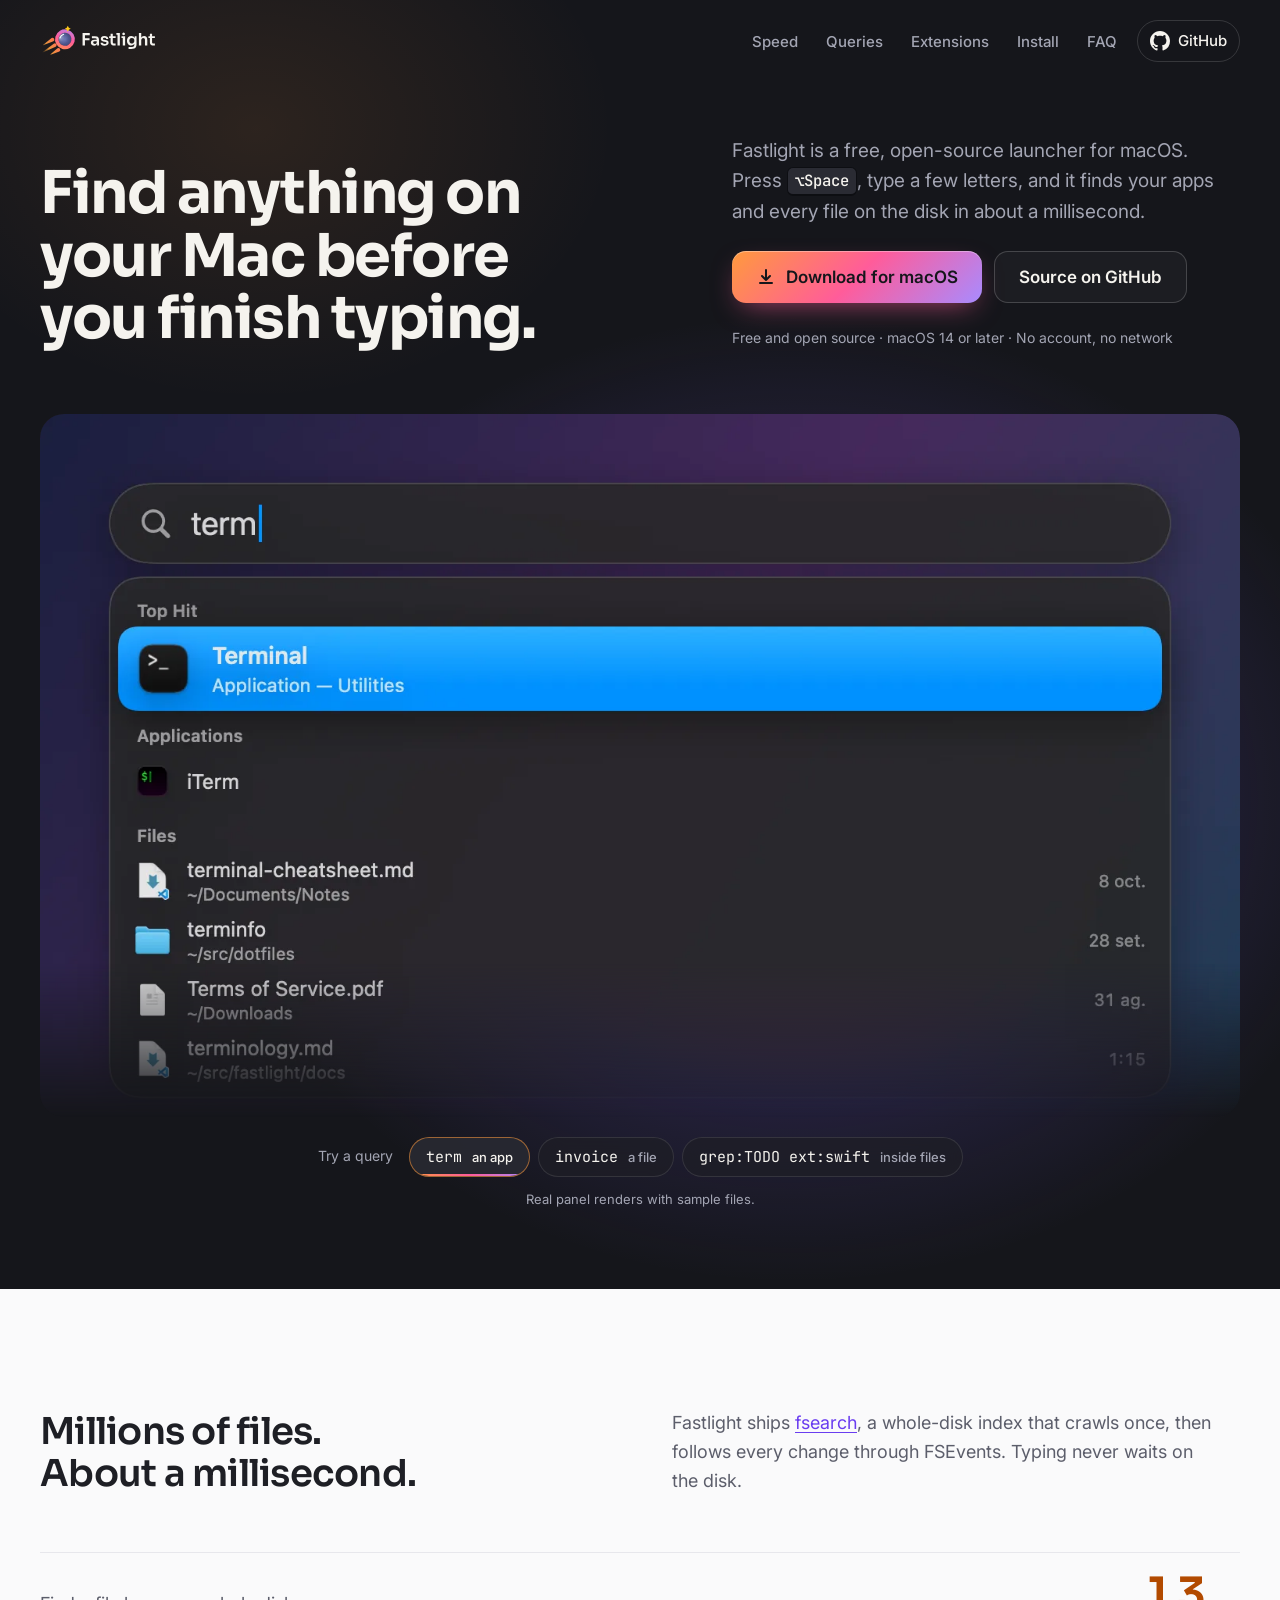
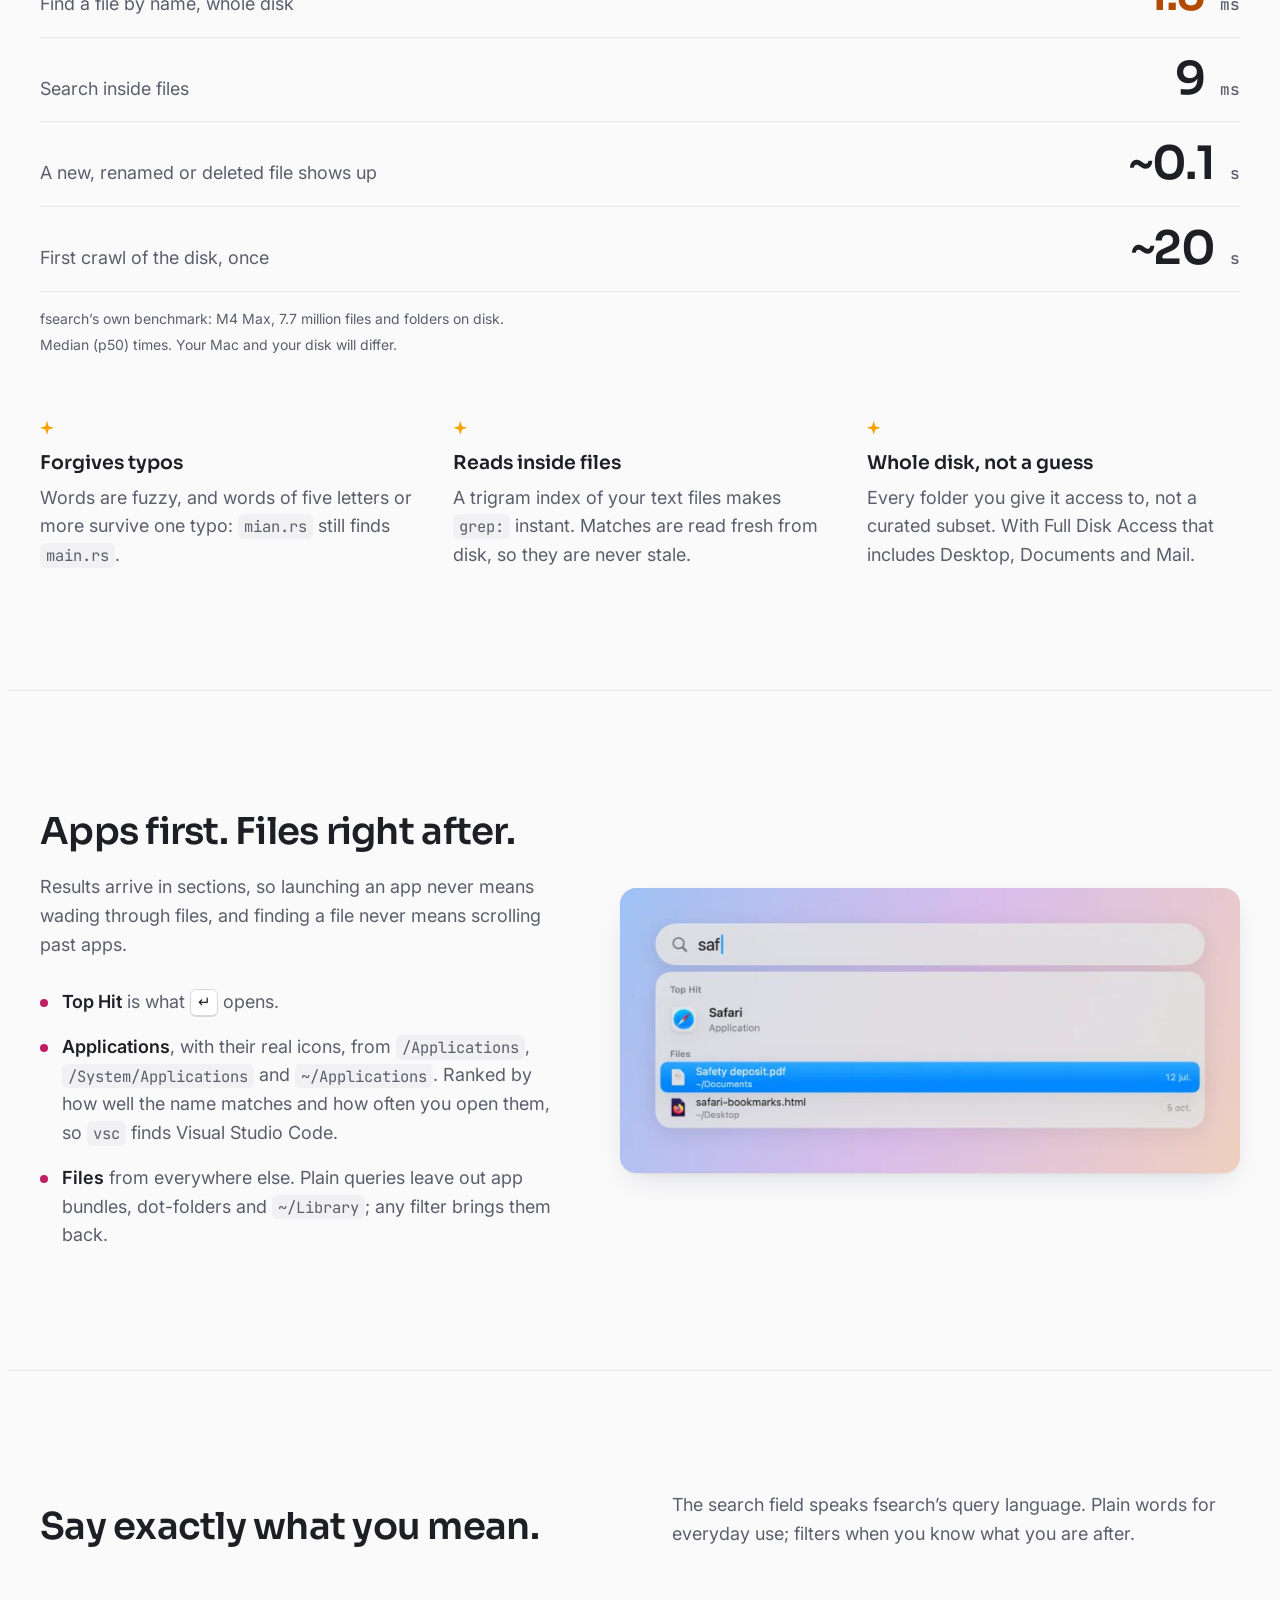
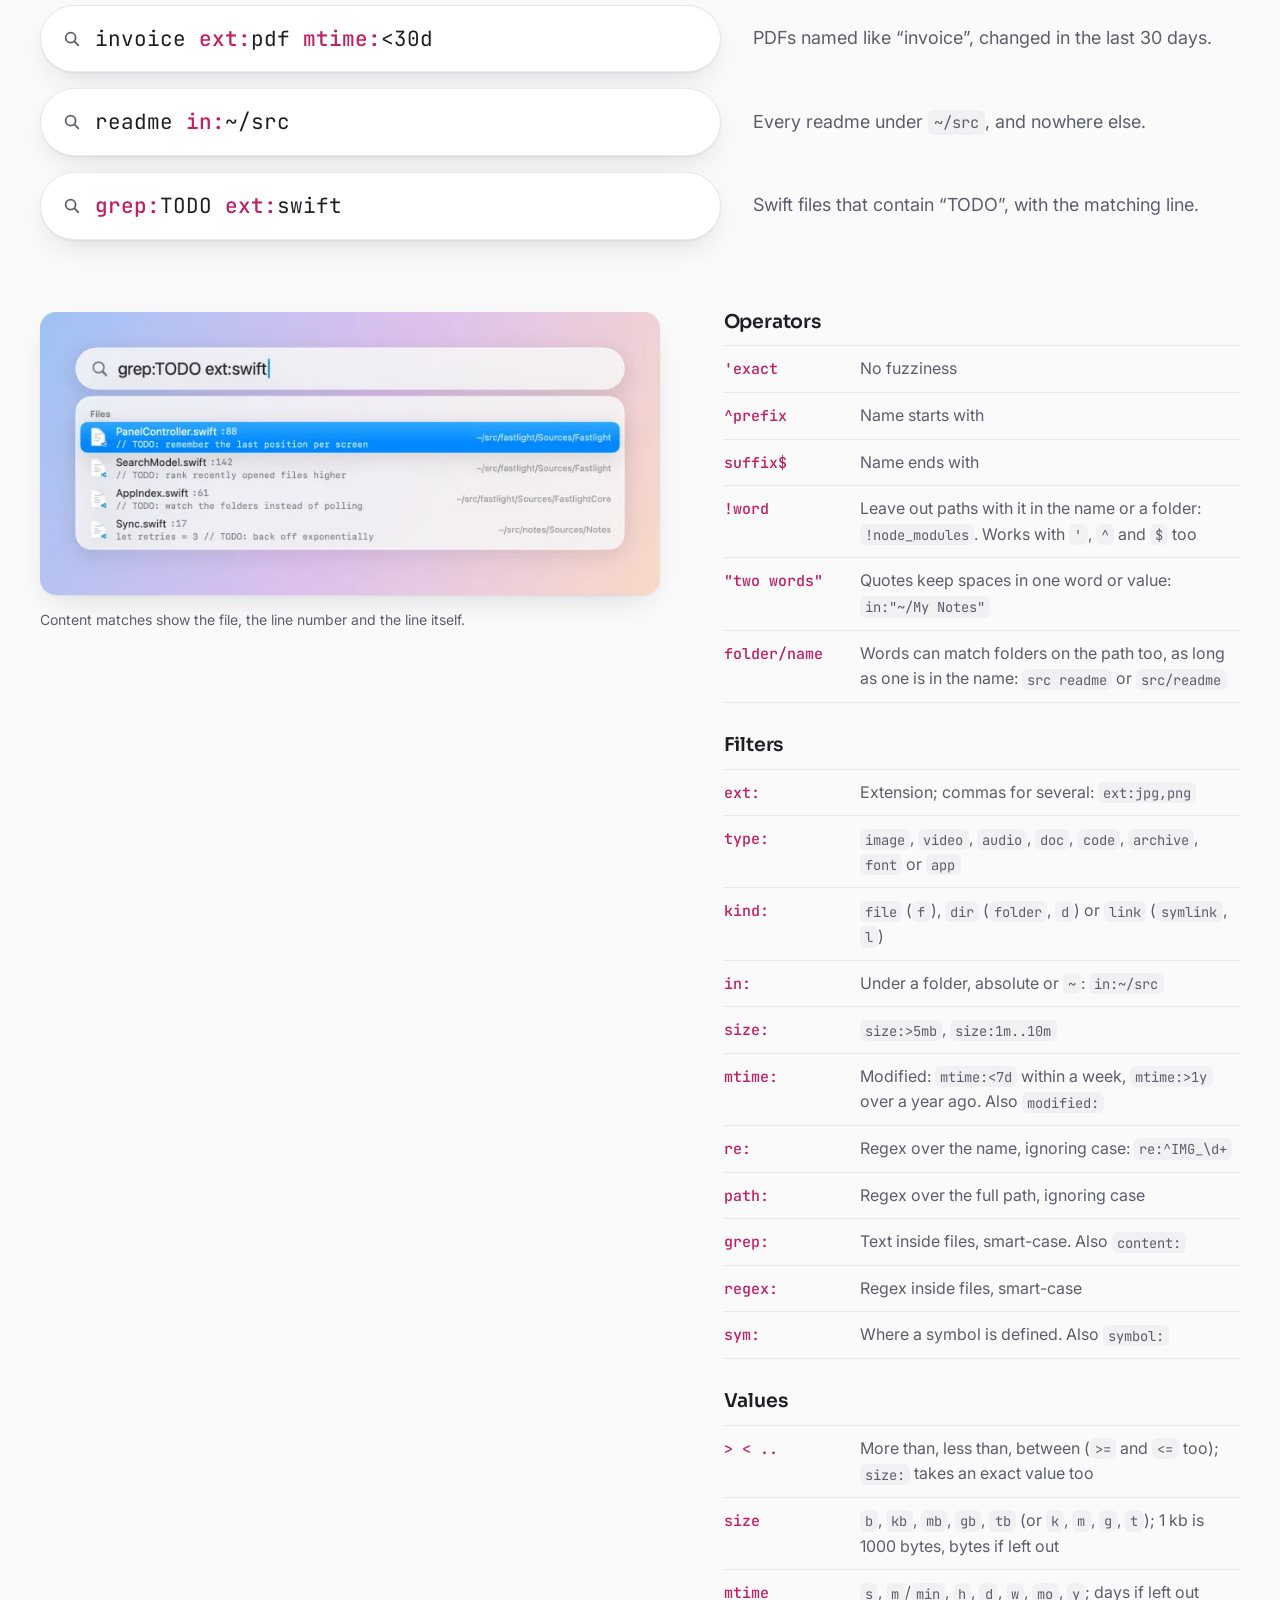
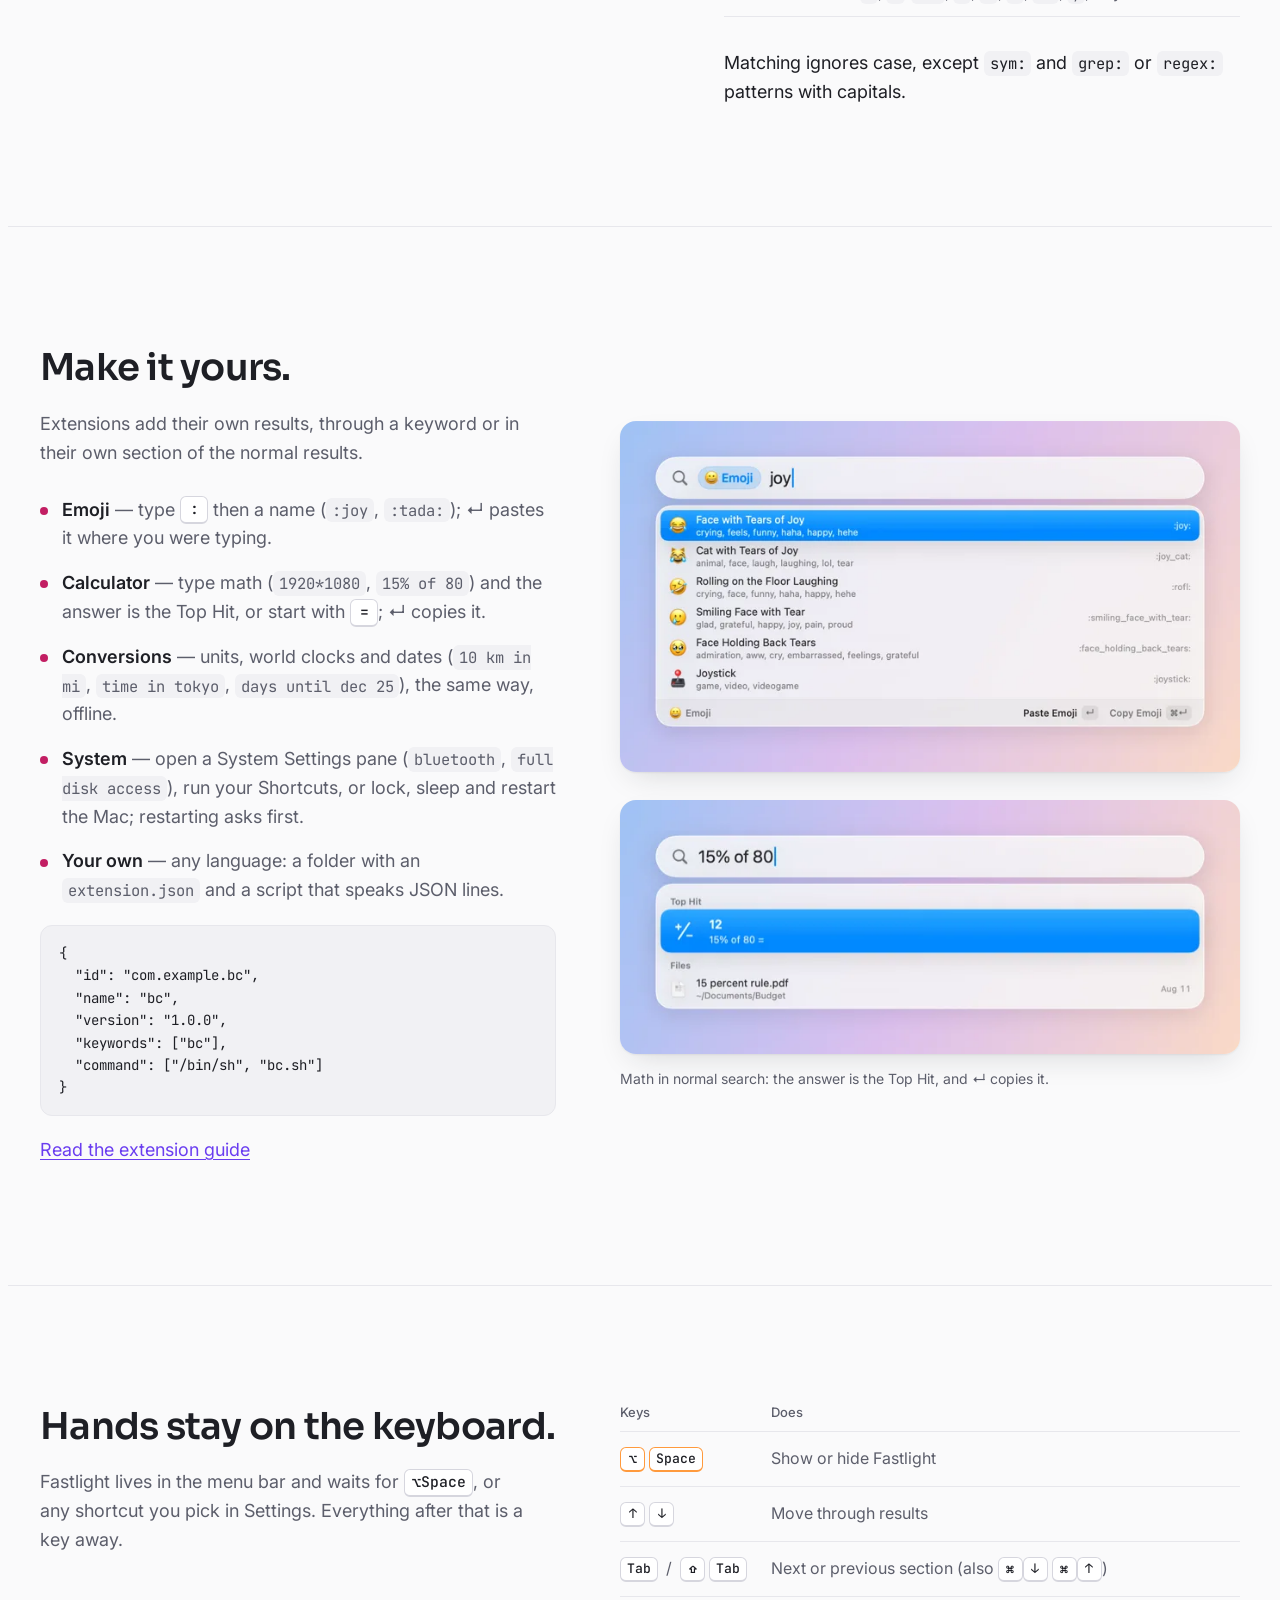
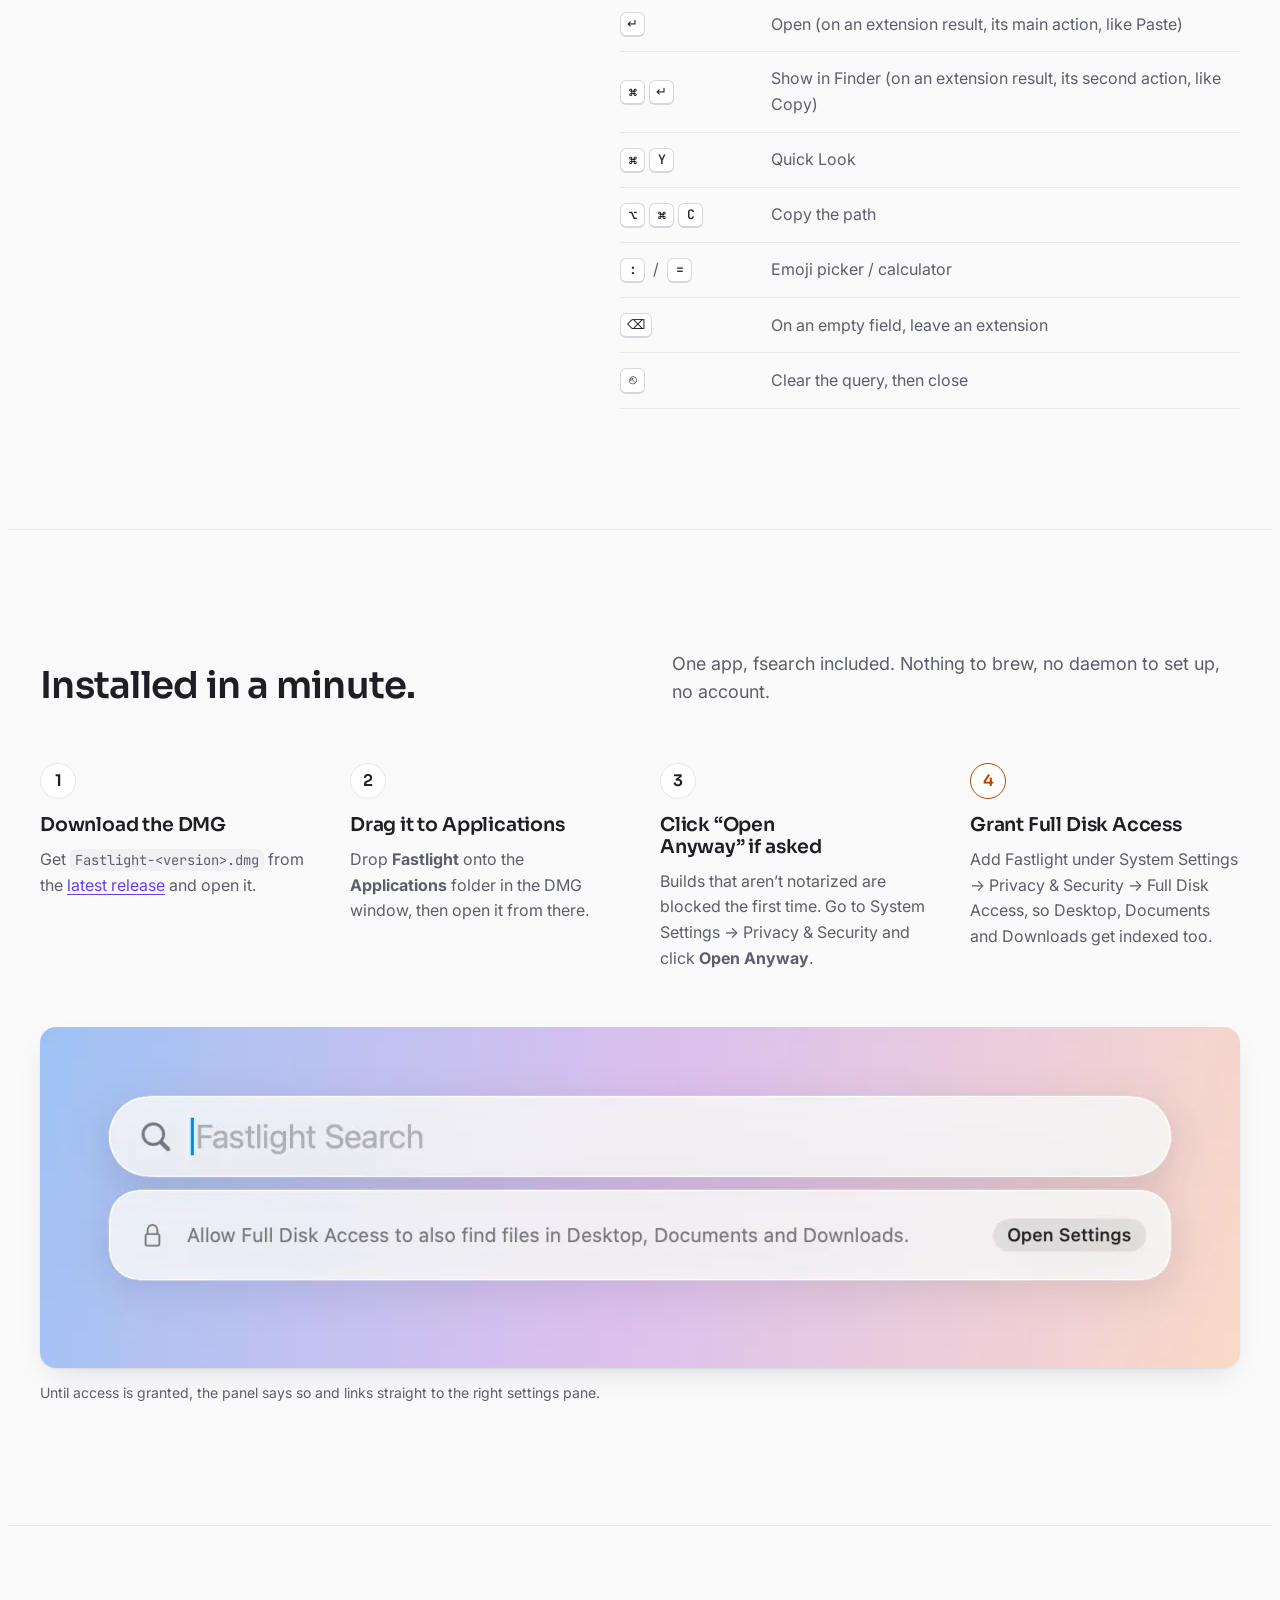
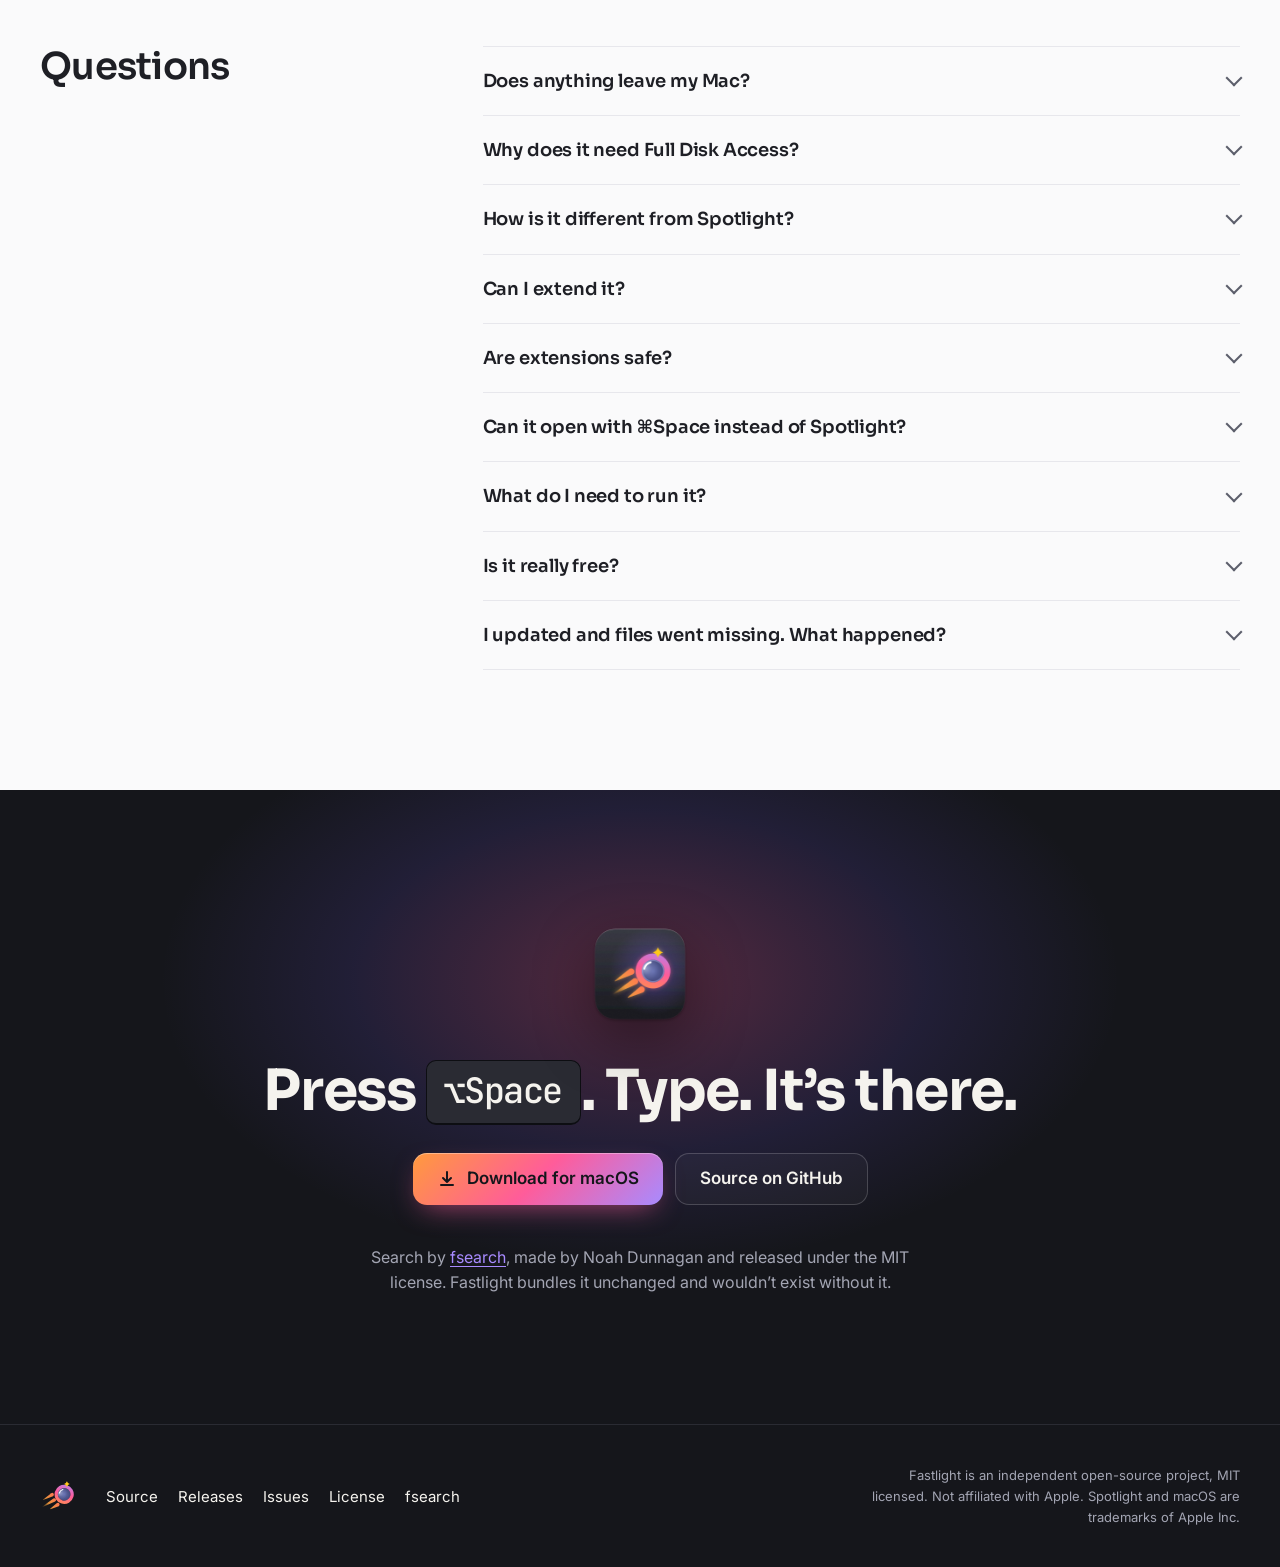
==== commit 4edb3279: "Merge branch 'feat/ext-system' into integrate/spotlight # Conflicts: #	Package.swift #	README.md #	T" ====
--- a/site/index.html
+++ b/site/index.html
@@ -69,7 +69,7 @@
   "installUrl": "https://github.com/elboletaire/fastlight/releases/latest",
   "codeRepository": "https://github.com/elboletaire/fastlight",
   "license": "https://github.com/elboletaire/fastlight/blob/main/LICENSE",
-  "featureList": ["Applications and files in separate sections", "Whole-disk file search with typo tolerance", "Search inside files", "Emoji picker", "Calculator", "Unit, time zone and date conversions", "Extensions in any language"],
+  "featureList": ["Applications and files in separate sections", "Whole-disk file search with typo tolerance", "Search inside files", "Emoji picker", "Calculator", "Unit, time zone and date conversions", "System Settings, Shortcuts and system actions", "Extensions in any language"],
   "isAccessibleForFree": true,
   "offers": { "@type": "Offer", "price": "0", "priceCurrency": "USD" },
   "author": { "@type": "Person", "name": "elboletaire", "url": "https://github.com/elboletaire" }
@@ -275,6 +275,7 @@
           <li><strong>Emoji</strong> — type <kbd>:</kbd> then a name (<code>:joy</code>, <code>:tada:</code>); ↵ pastes it where you were typing.</li>
           <li><strong>Calculator</strong> — type math (<code>1920*1080</code>, <code>15% of 80</code>) and the answer is the Top Hit, or start with <kbd>=</kbd>; ↵ copies it.</li>
           <li><strong>Conversions</strong> — units, world clocks and dates (<code>10 km in mi</code>, <code>time in tokyo</code>, <code>days until dec 25</code>), the same way, offline.</li>
+          <li><strong>System</strong> — open a System Settings pane (<code>bluetooth</code>, <code>full disk access</code>), run your Shortcuts, or lock, sleep and restart the Mac; restarting asks first.</li>
           <li><strong>Your own</strong> — any language: a folder with an <code>extension.json</code> and a script that speaks JSON lines.</li>
         </ul>
         <pre><code>{
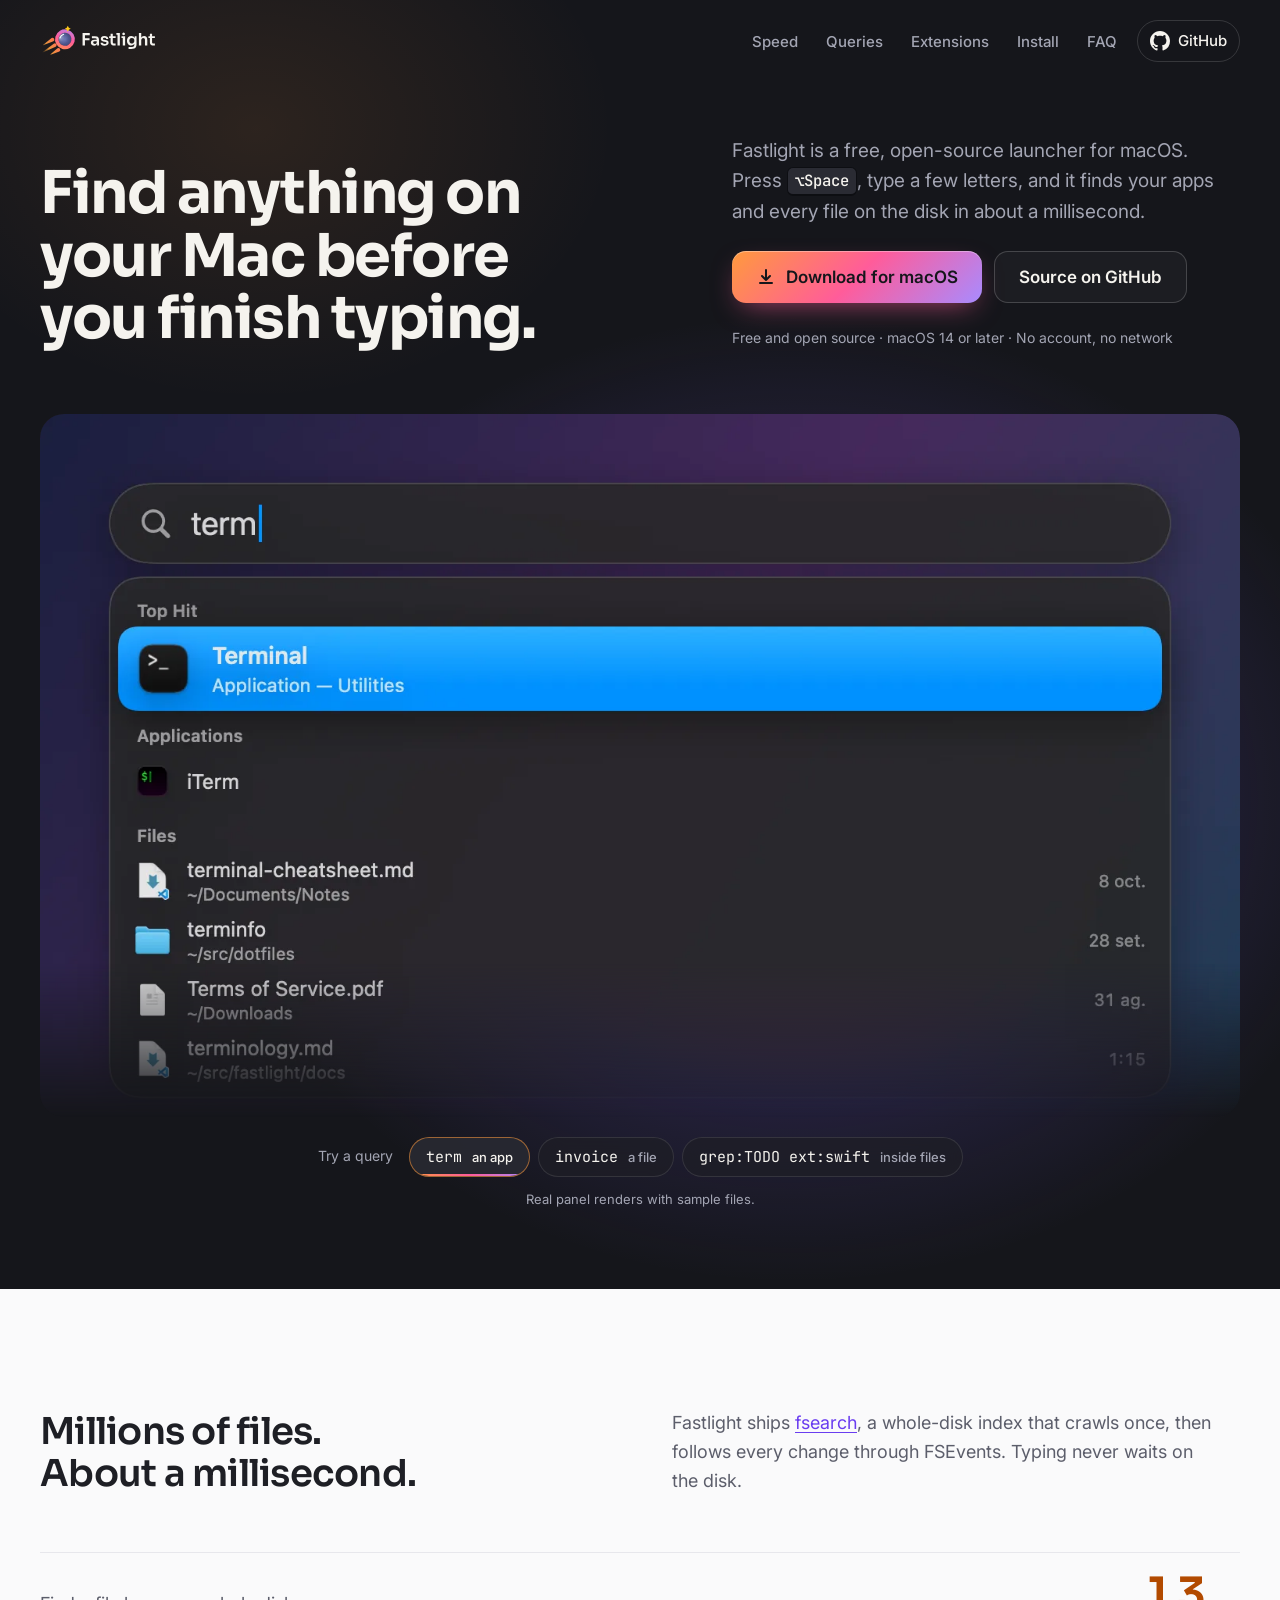
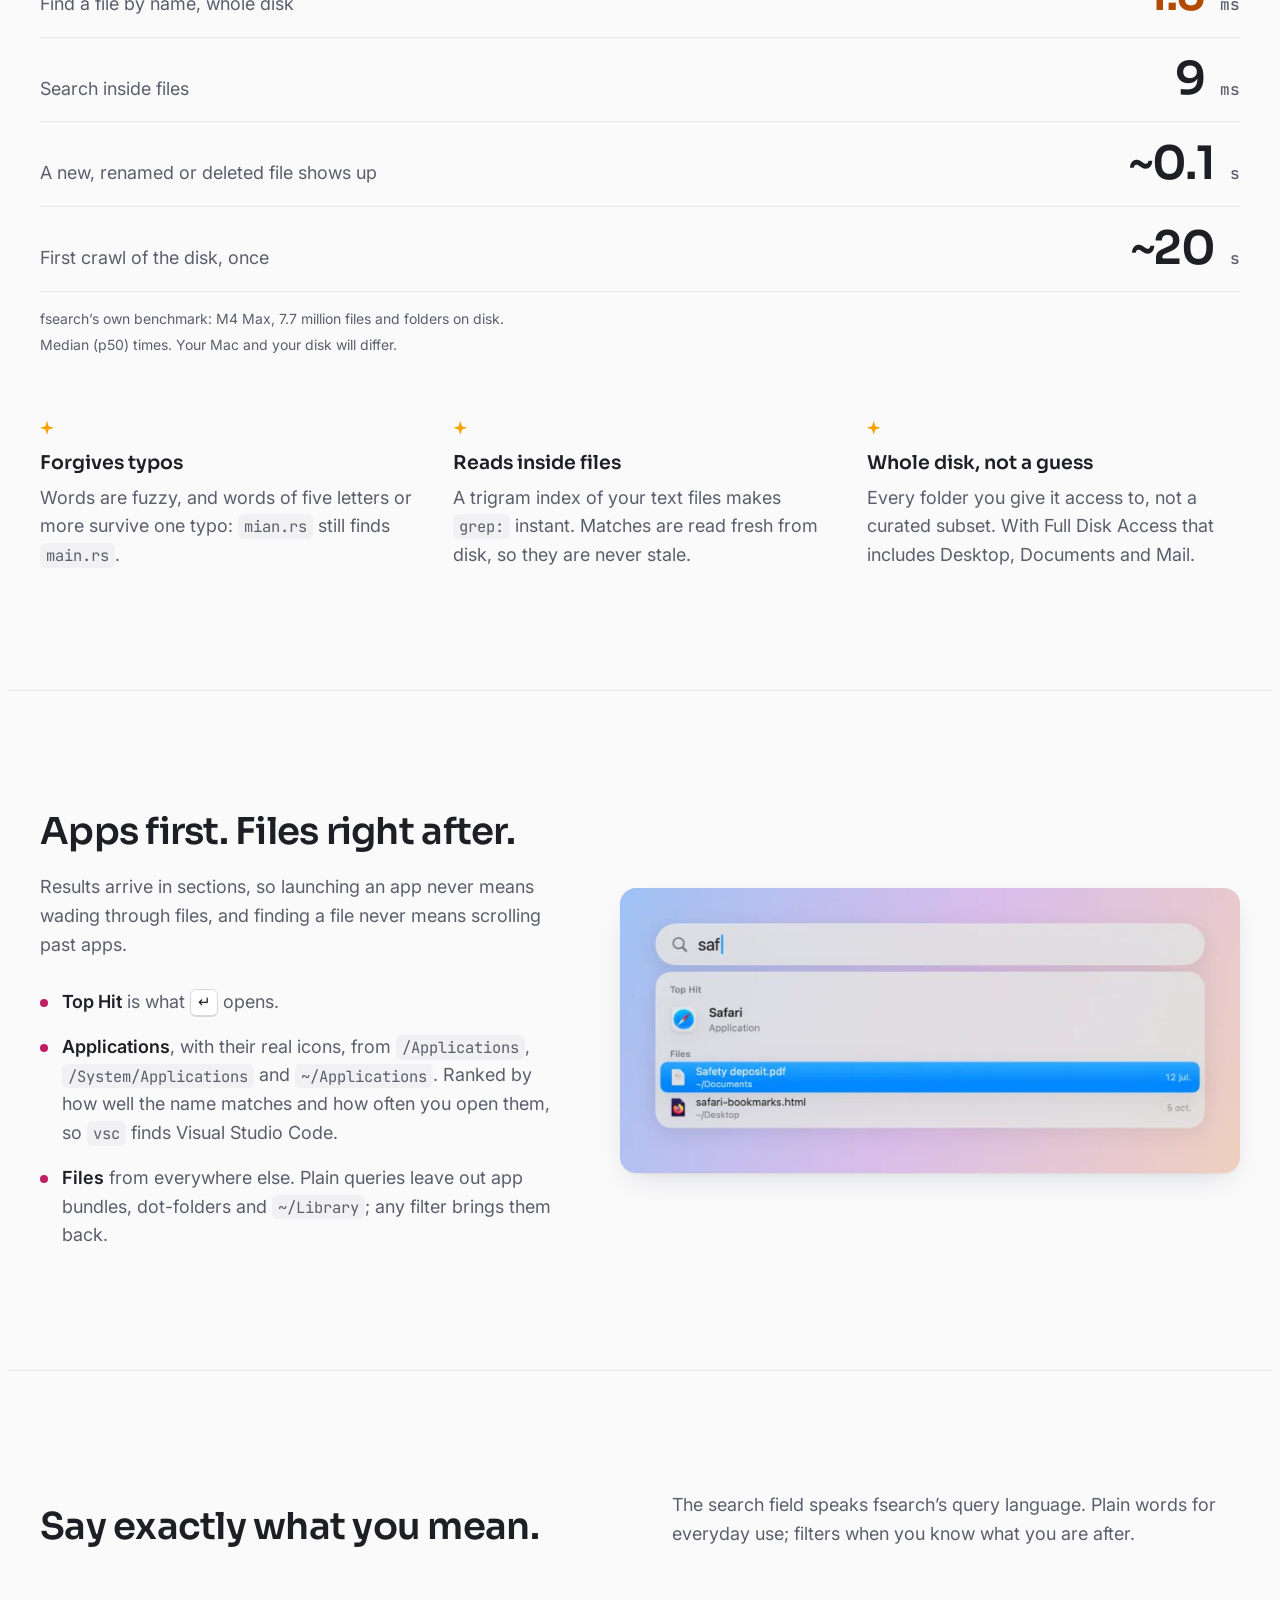
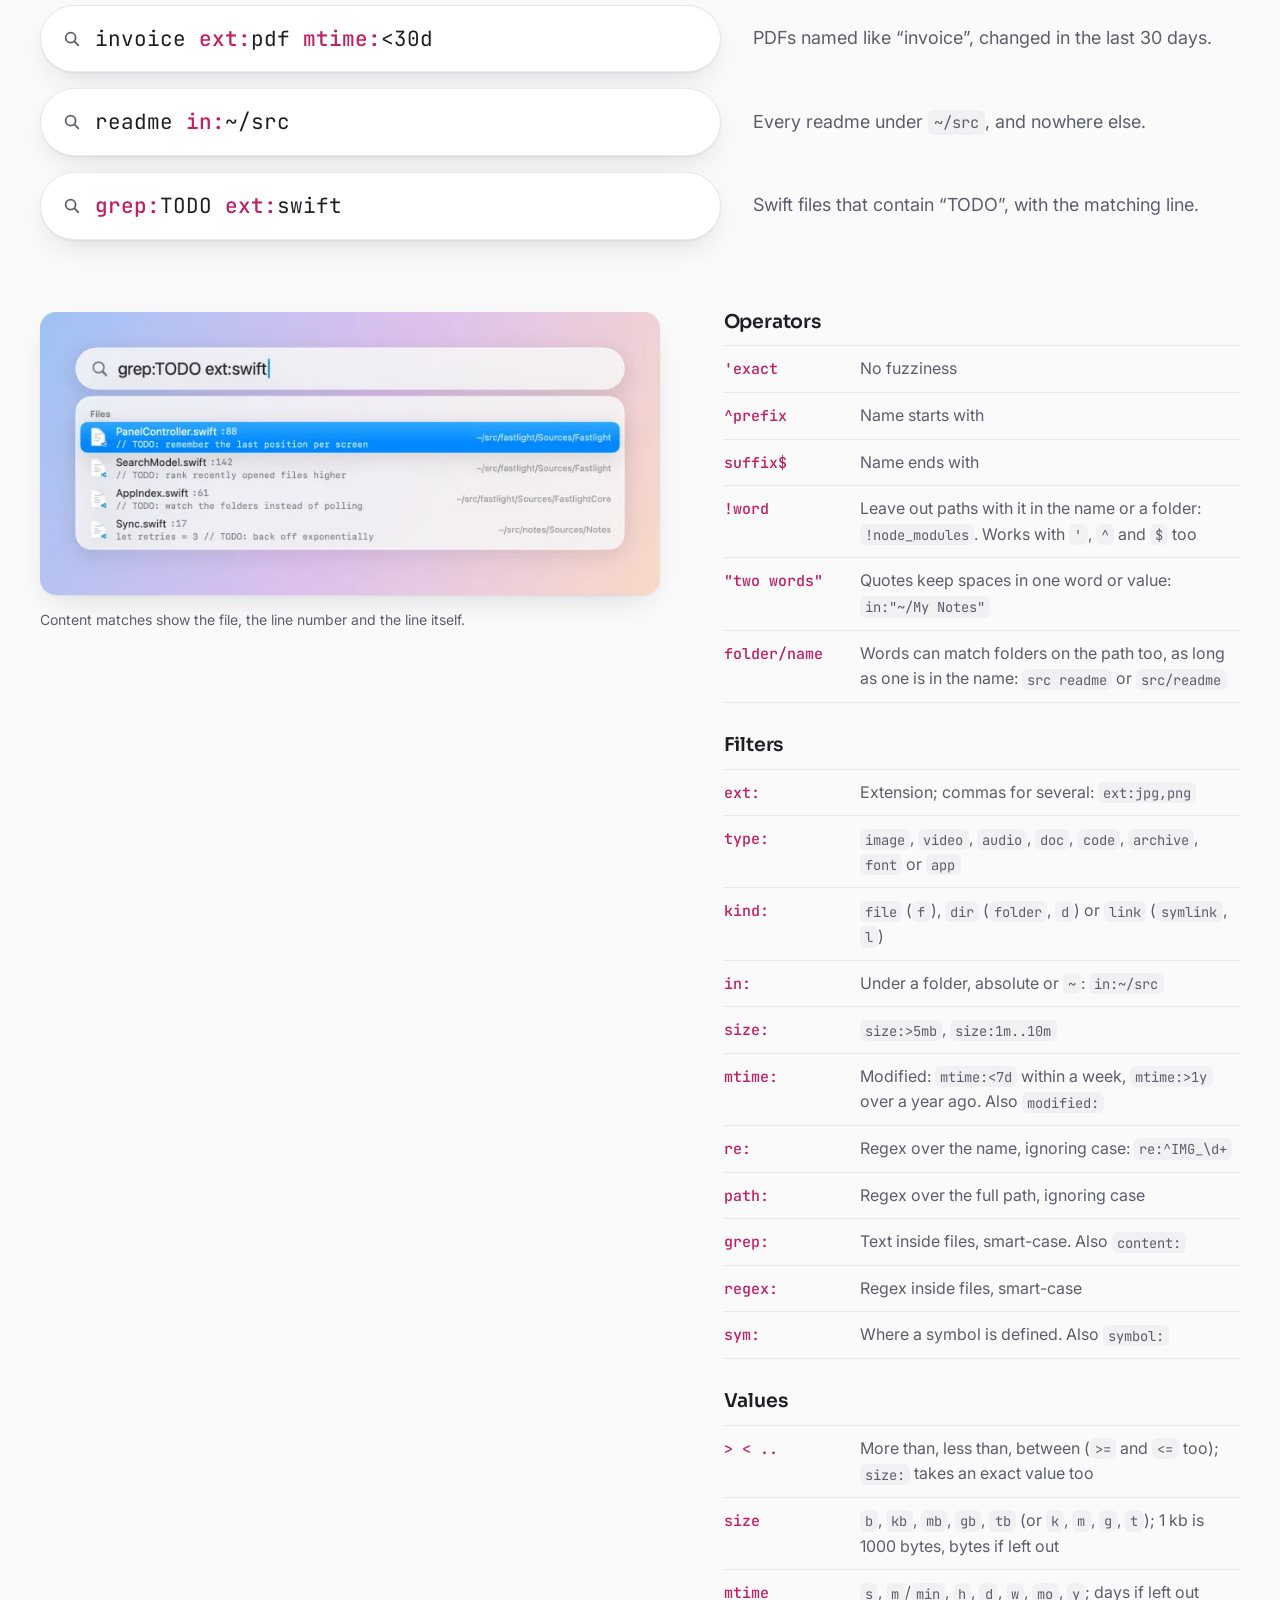
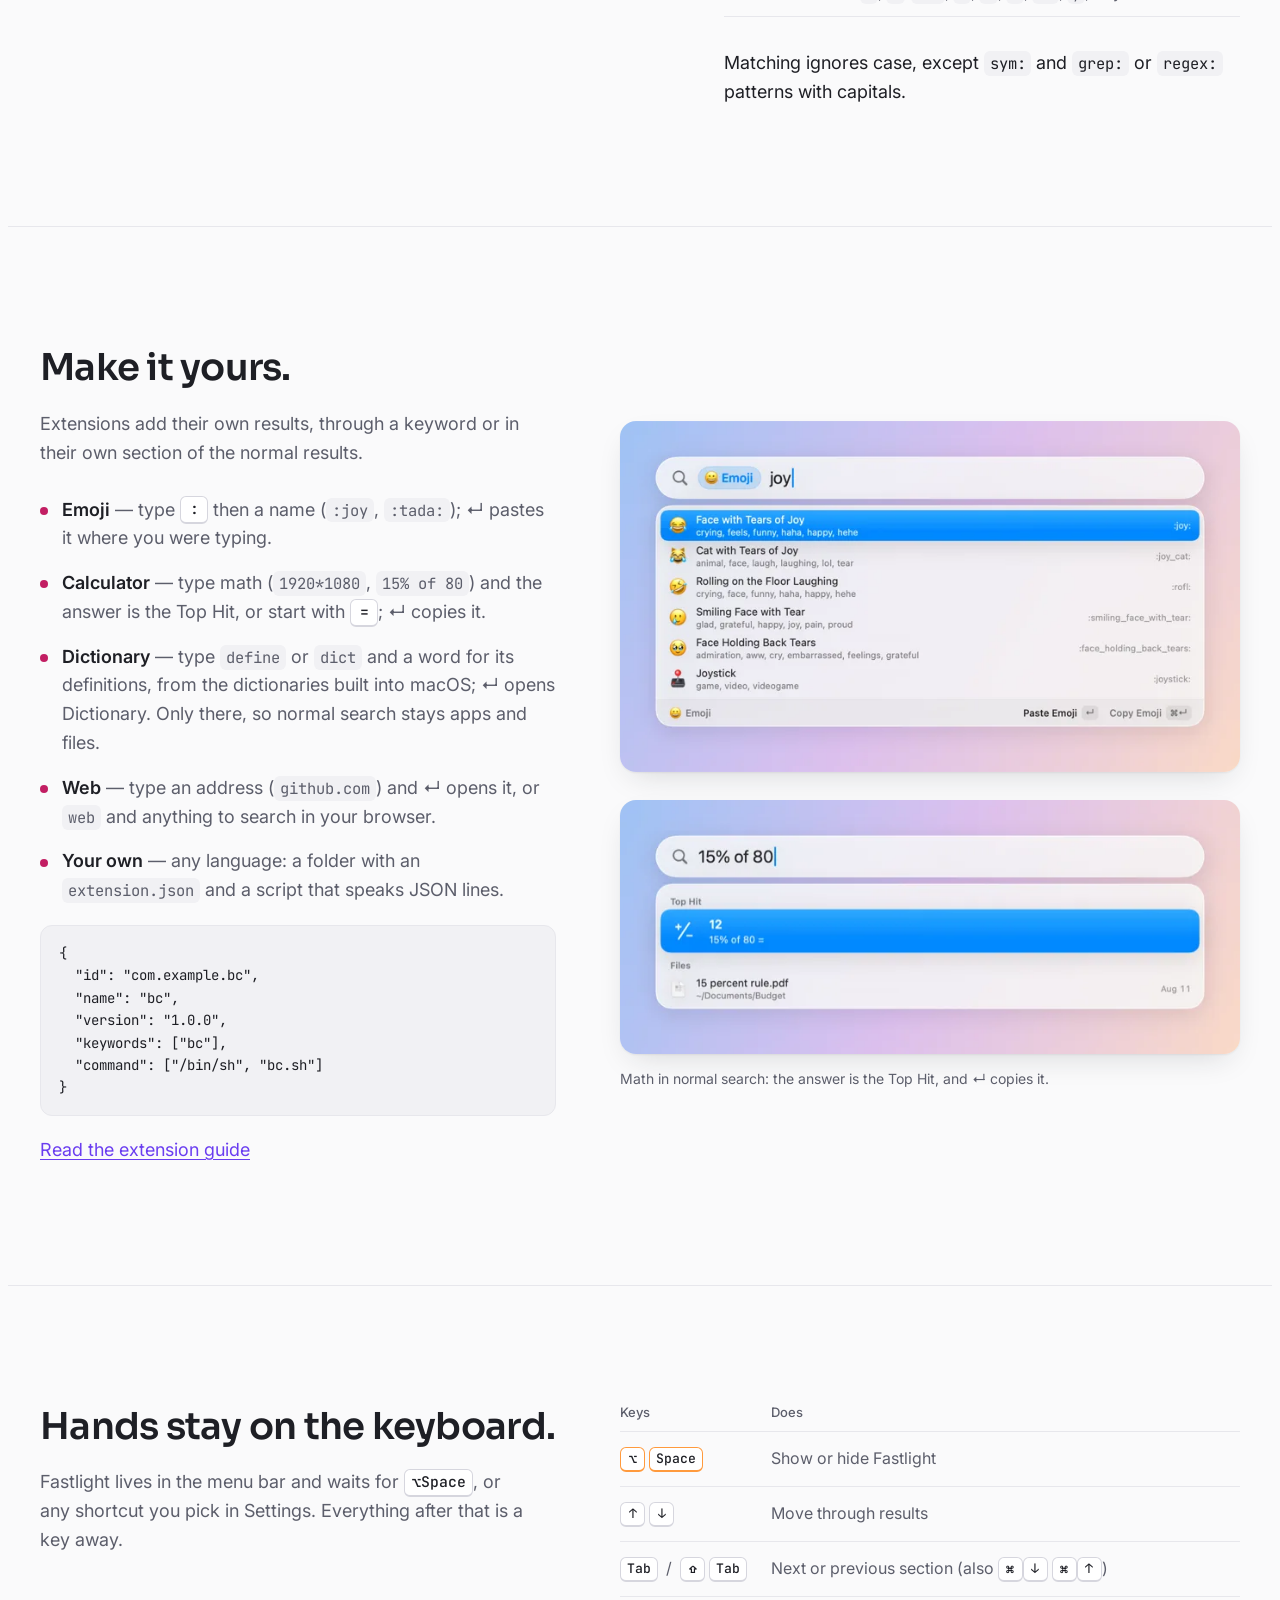
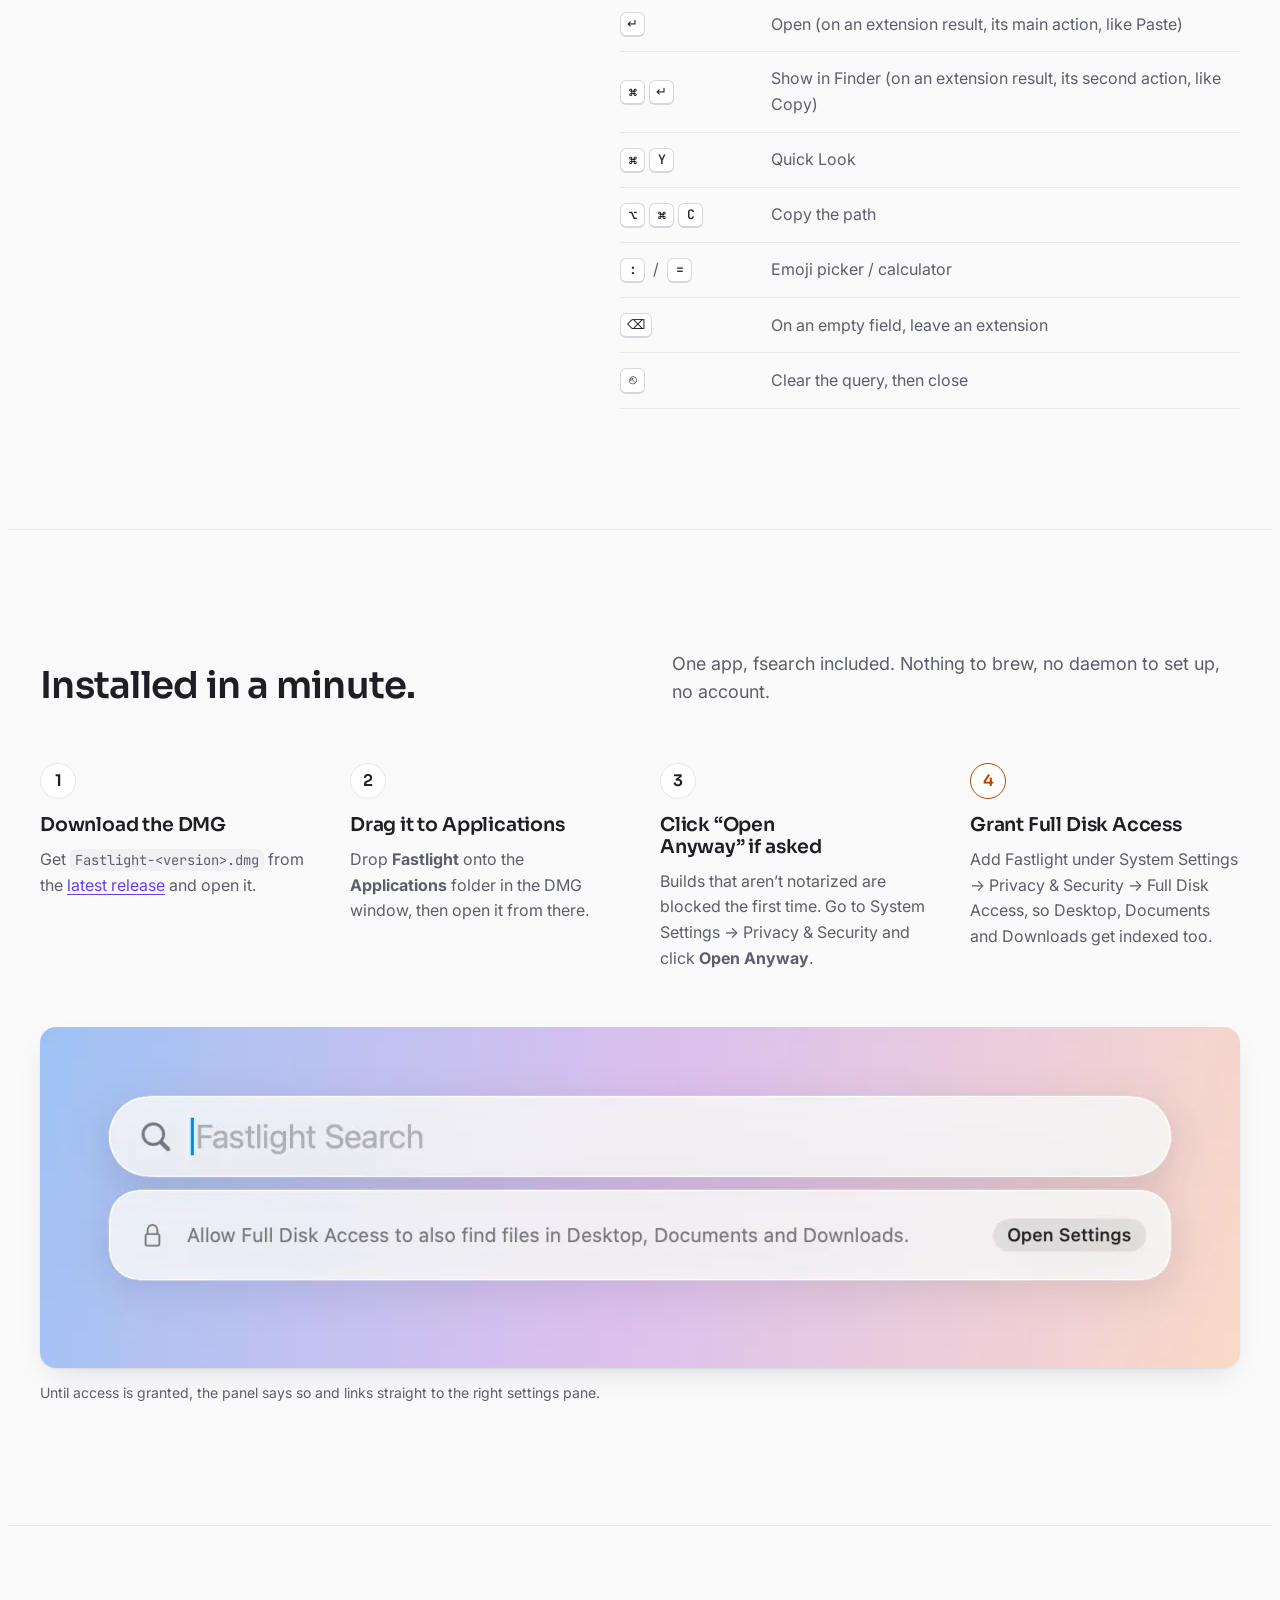
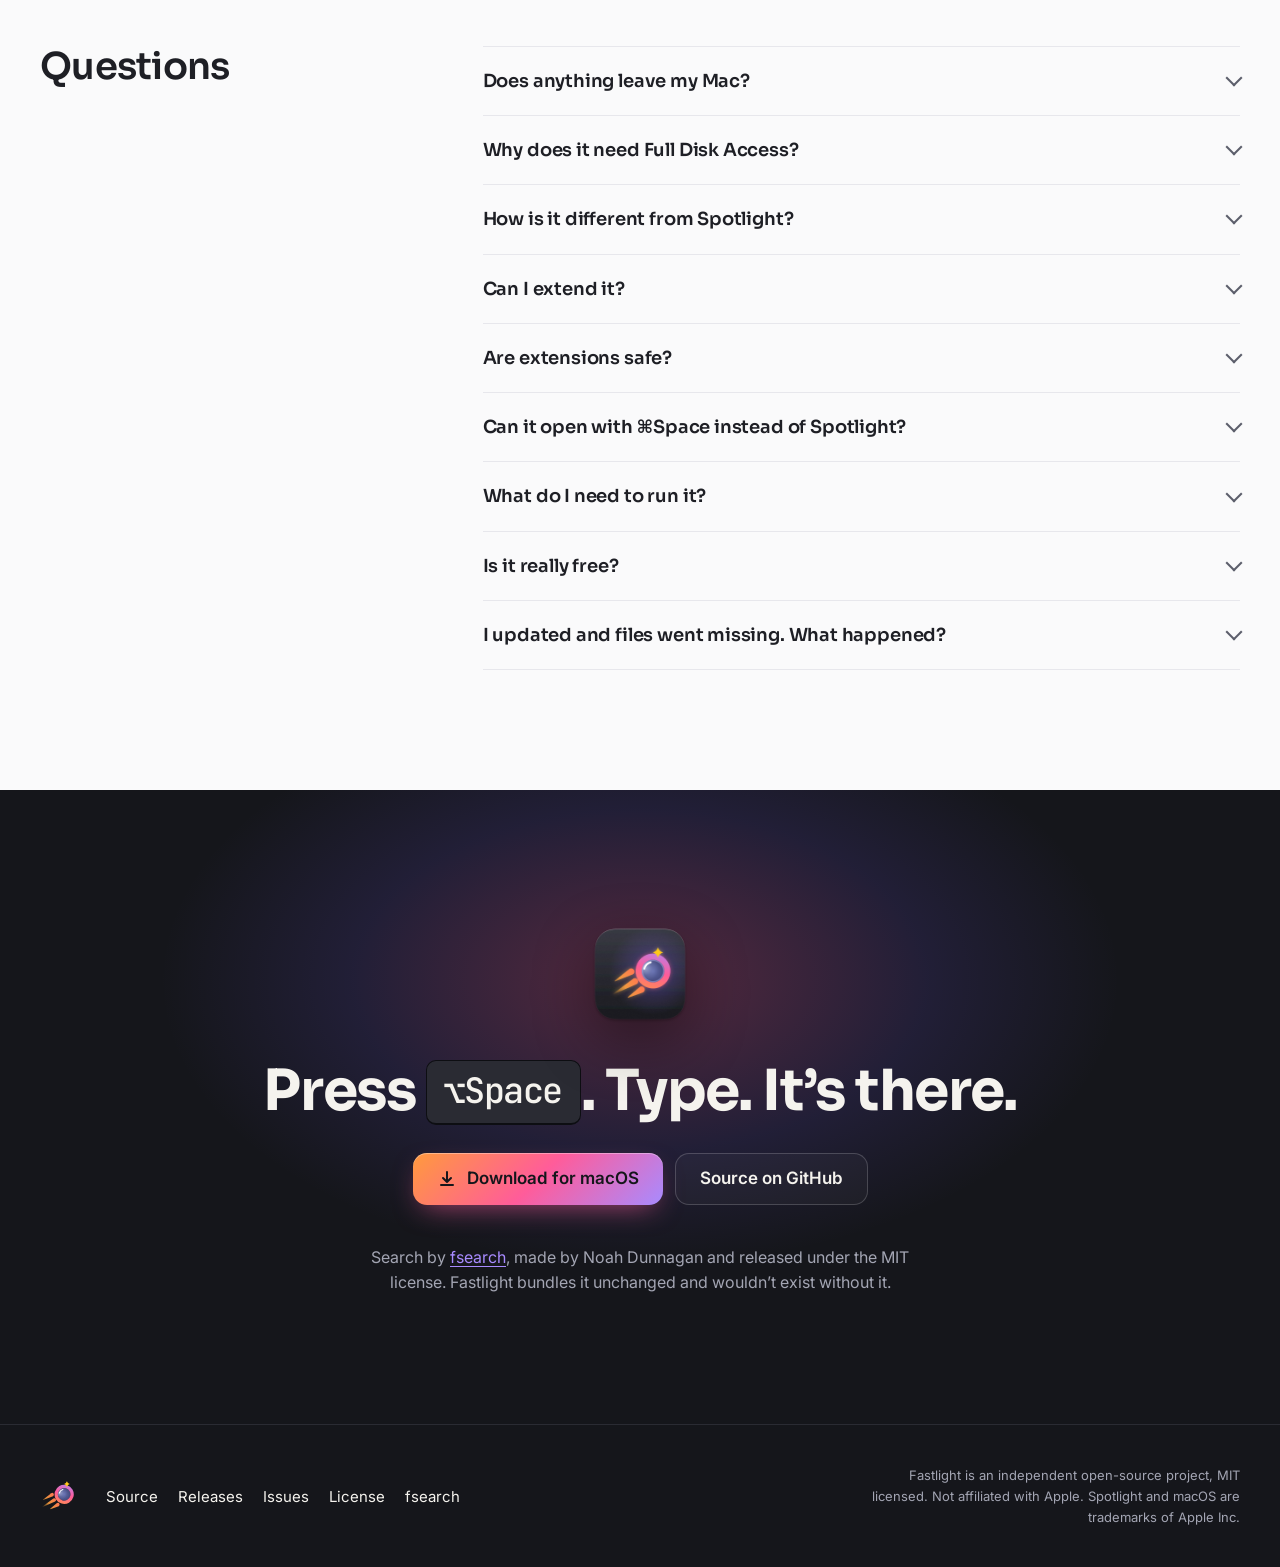
==== commit 95916b77: "refactor(dictionary): keyword-only Definitions show after define/dict only, never in normal search: " ====
--- a/site/index.html
+++ b/site/index.html
@@ -69,7 +69,7 @@
   "installUrl": "https://github.com/elboletaire/fastlight/releases/latest",
   "codeRepository": "https://github.com/elboletaire/fastlight",
   "license": "https://github.com/elboletaire/fastlight/blob/main/LICENSE",
-  "featureList": ["Applications and files in separate sections", "Whole-disk file search with typo tolerance", "Search inside files", "Emoji picker", "Calculator", "Unit, time zone and date conversions", "System Settings, Shortcuts and system actions", "Extensions in any language"],
+  "featureList": ["Applications and files in separate sections", "Whole-disk file search with typo tolerance", "Search inside files", "Emoji picker", "Calculator", "Dictionary", "Web search", "Extensions in any language"],
   "isAccessibleForFree": true,
   "offers": { "@type": "Offer", "price": "0", "priceCurrency": "USD" },
   "author": { "@type": "Person", "name": "elboletaire", "url": "https://github.com/elboletaire" }
@@ -274,8 +274,8 @@
         <ul class="sections-list">
           <li><strong>Emoji</strong> — type <kbd>:</kbd> then a name (<code>:joy</code>, <code>:tada:</code>); ↵ pastes it where you were typing.</li>
           <li><strong>Calculator</strong> — type math (<code>1920*1080</code>, <code>15% of 80</code>) and the answer is the Top Hit, or start with <kbd>=</kbd>; ↵ copies it.</li>
-          <li><strong>Conversions</strong> — units, world clocks and dates (<code>10 km in mi</code>, <code>time in tokyo</code>, <code>days until dec 25</code>), the same way, offline.</li>
-          <li><strong>System</strong> — open a System Settings pane (<code>bluetooth</code>, <code>full disk access</code>), run your Shortcuts, or lock, sleep and restart the Mac; restarting asks first.</li>
+          <li><strong>Dictionary</strong> — type <code>define</code> or <code>dict</code> and a word for its definitions, from the dictionaries built into macOS; ↵ opens Dictionary. Only there, so normal search stays apps and files.</li>
+          <li><strong>Web</strong> — type an address (<code>github.com</code>) and ↵ opens it, or <code>web</code> and anything to search in your browser.</li>
           <li><strong>Your own</strong> — any language: a folder with an <code>extension.json</code> and a script that speaks JSON lines.</li>
         </ul>
         <pre><code>{
@@ -368,7 +368,7 @@
       <div class="faq">
         <details>
           <summary>Does anything leave my Mac?</summary>
-          <p>No. The index, the queries and the results stay on your Mac. Fastlight and fsearch talk over a local socket in <code>~/Library/Application Support/FSearch</code>; there is no account, no analytics and no network access. Extensions you install can do whatever their code does; the built-in emoji picker, calculator and conversions never use the network.</p>
+          <p>No. The index, the queries and the results stay on your Mac. Fastlight and fsearch talk over a local socket in <code>~/Library/Application Support/FSearch</code>; there is no account, no analytics and no network access. Extensions you install can do whatever their code does; the built-in extensions never use the network (web search opens your browser).</p>
         </details>
         <details>
           <summary>Why does it need Full Disk Access?</summary>
@@ -381,7 +381,7 @@
         </details>
         <details>
           <summary>Can I extend it?</summary>
-          <p>Yes: an extension is a folder with an <code>extension.json</code> and a program in any language that answers JSON lines. Drop it in <code>~/Library/Application Support/Fastlight/Extensions/</code>. The emoji picker, the calculator and conversions are built the same way and come with the app. <a href="https://github.com/elboletaire/fastlight/blob/main/docs/extensions/README.md">Read the extension guide</a>.</p>
+          <p>Yes: an extension is a folder with an <code>extension.json</code> and a program in any language that answers JSON lines. Drop it in <code>~/Library/Application Support/Fastlight/Extensions/</code>. The emoji picker, calculator, dictionary and web search are built the same way and come with the app. <a href="https://github.com/elboletaire/fastlight/blob/main/docs/extensions/README.md">Read the extension guide</a>.</p>
         </details>
         <details>
           <summary>Are extensions safe?</summary>
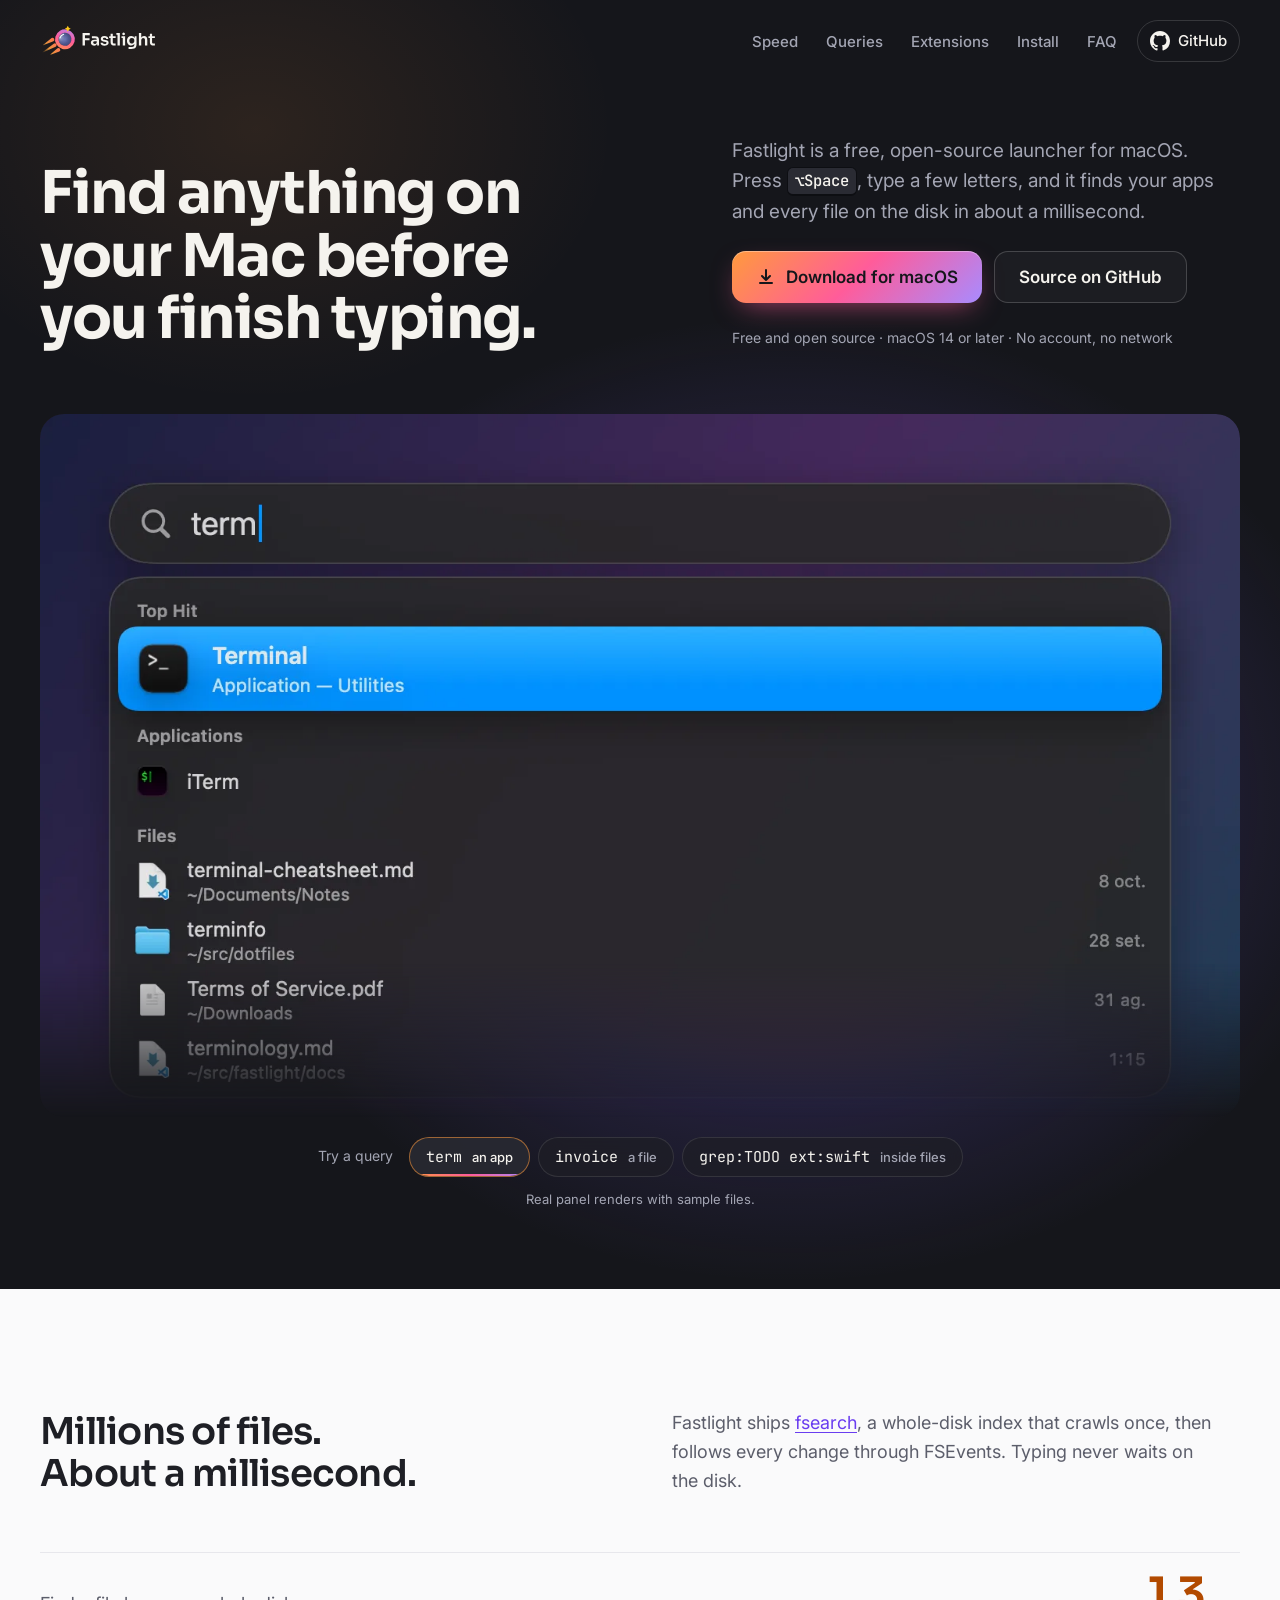
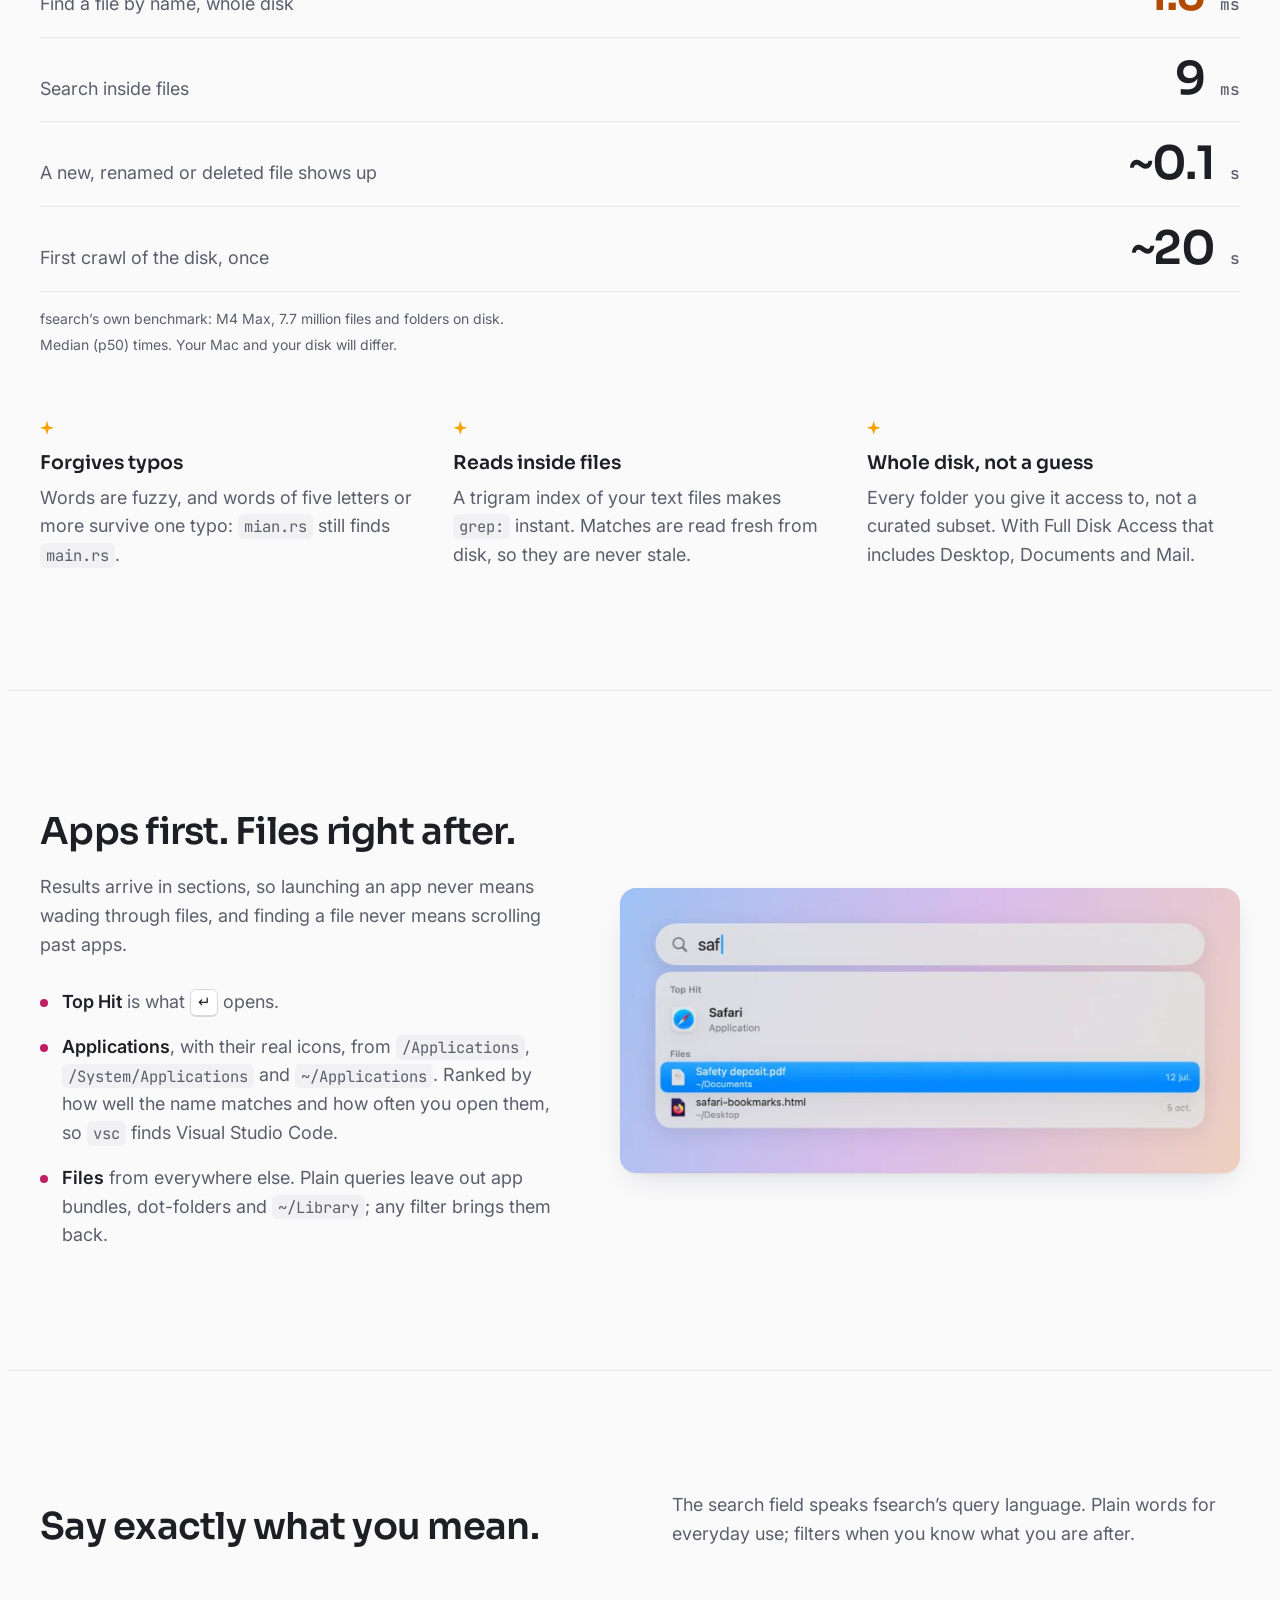
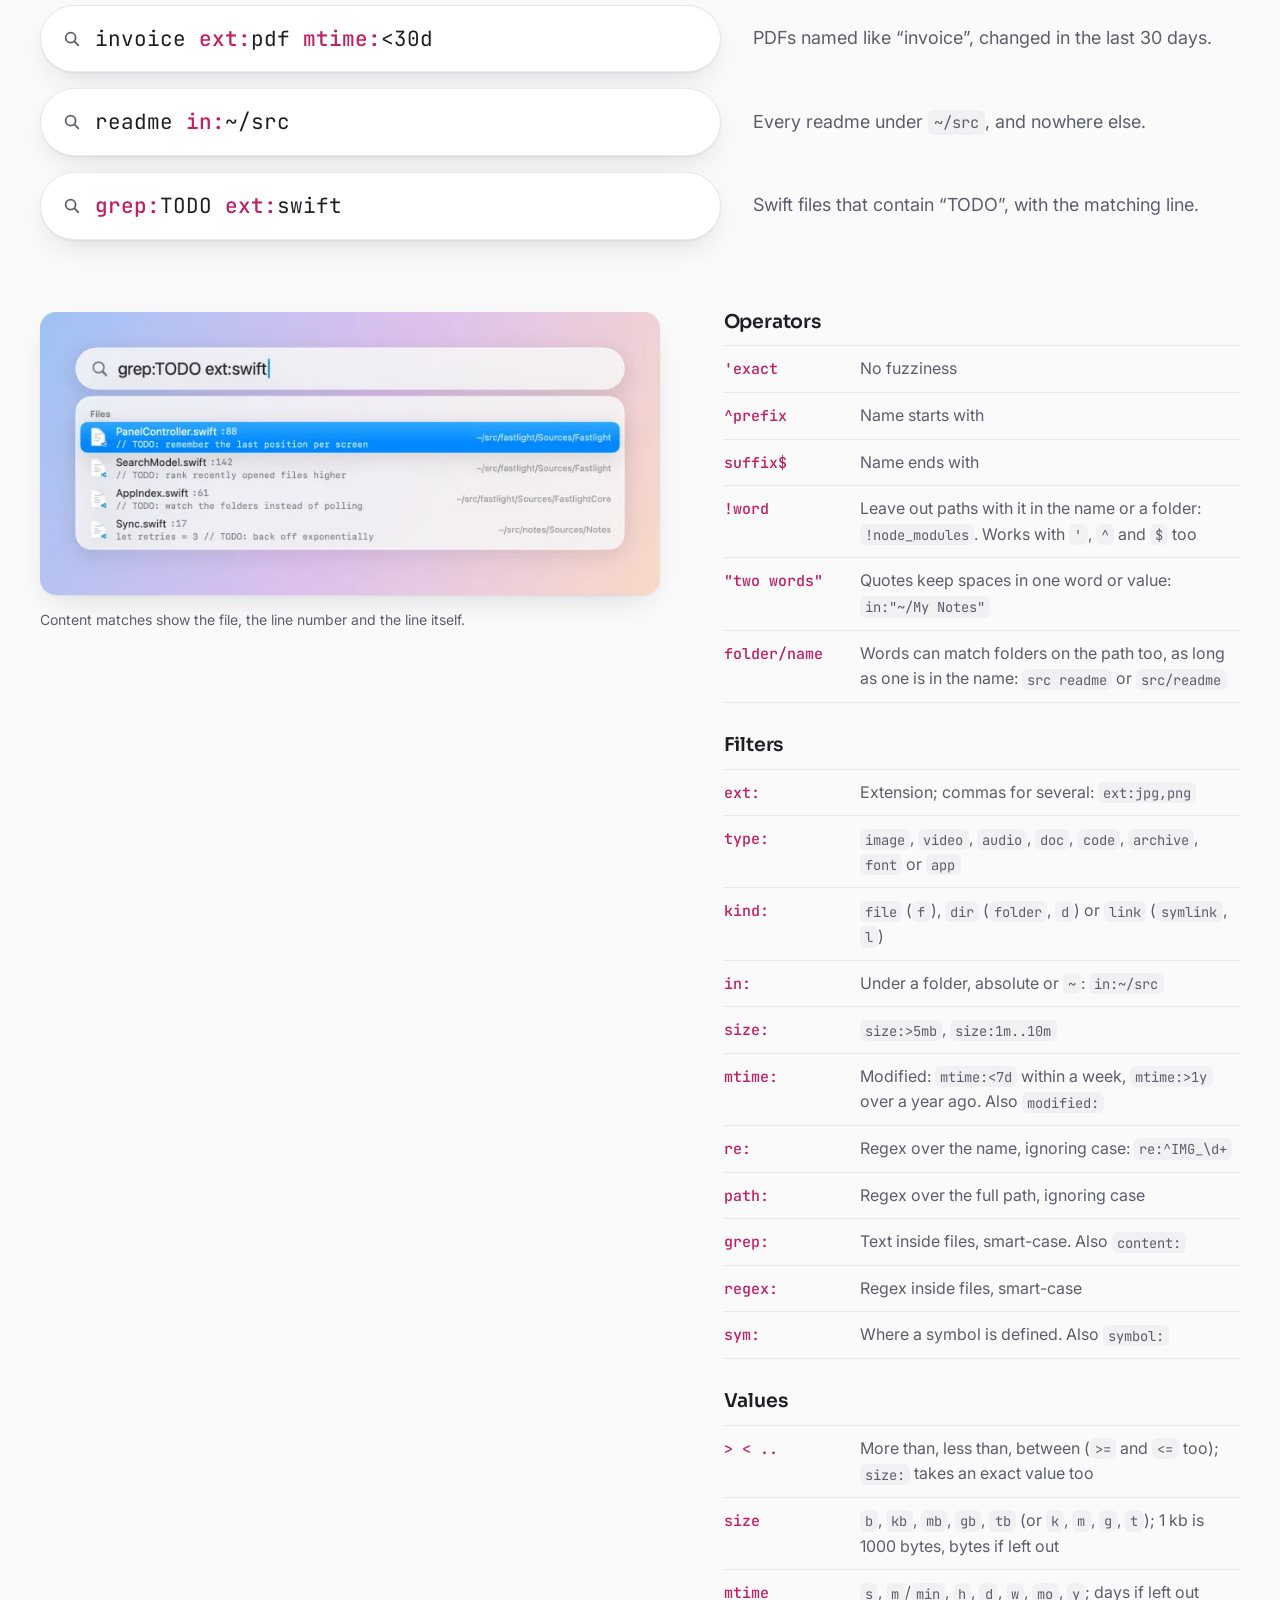
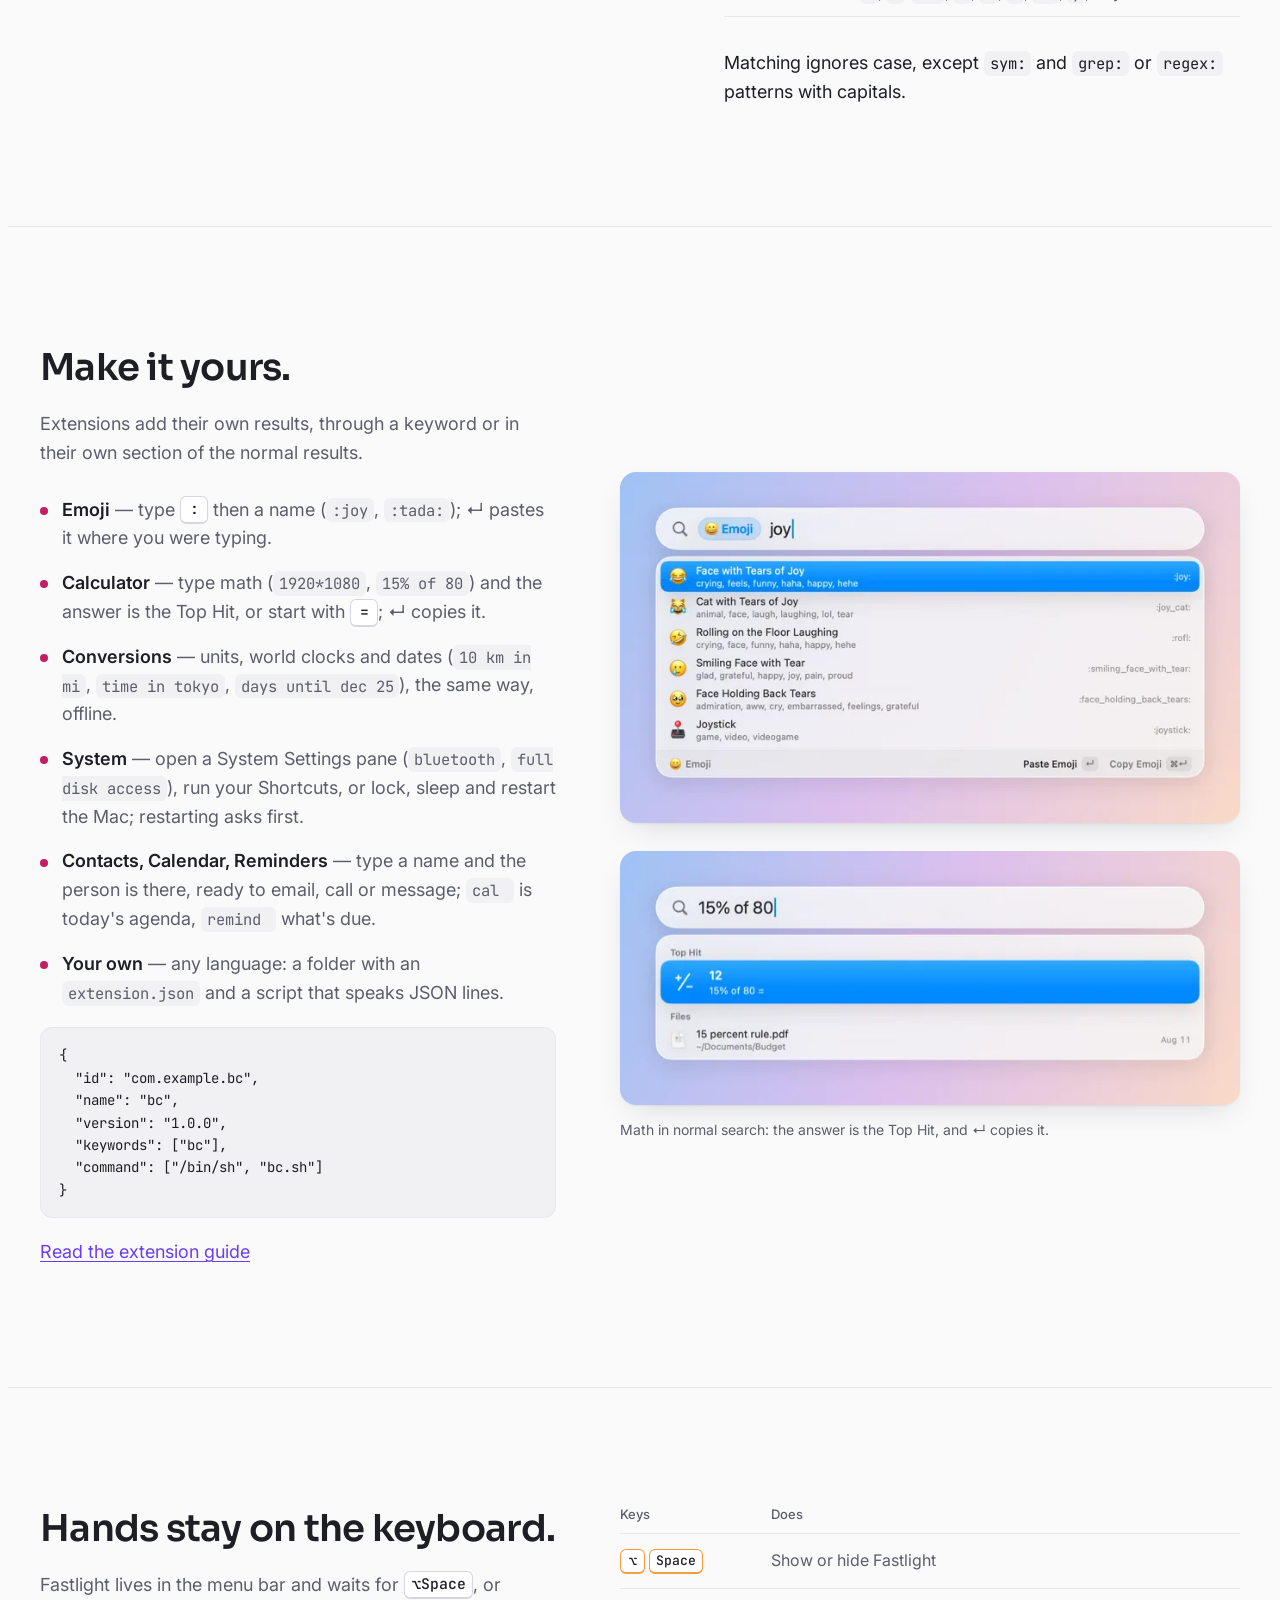
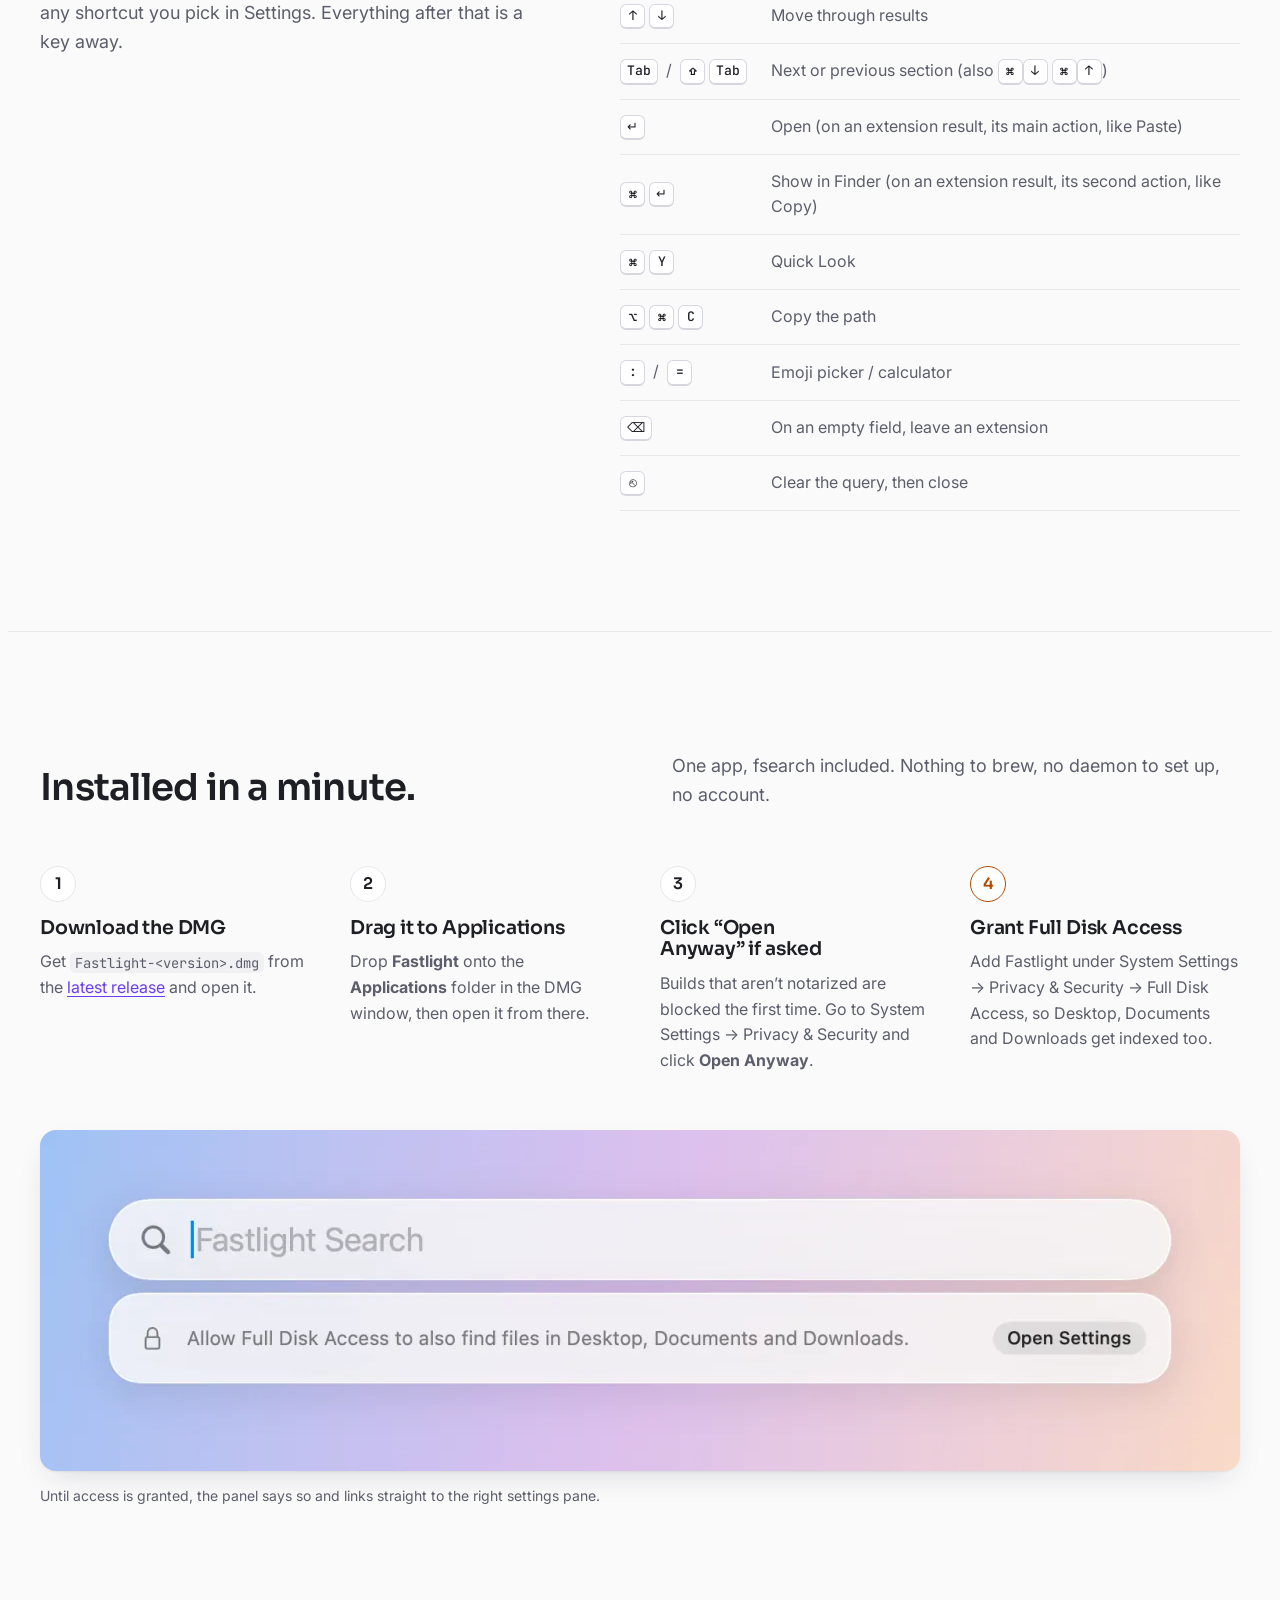
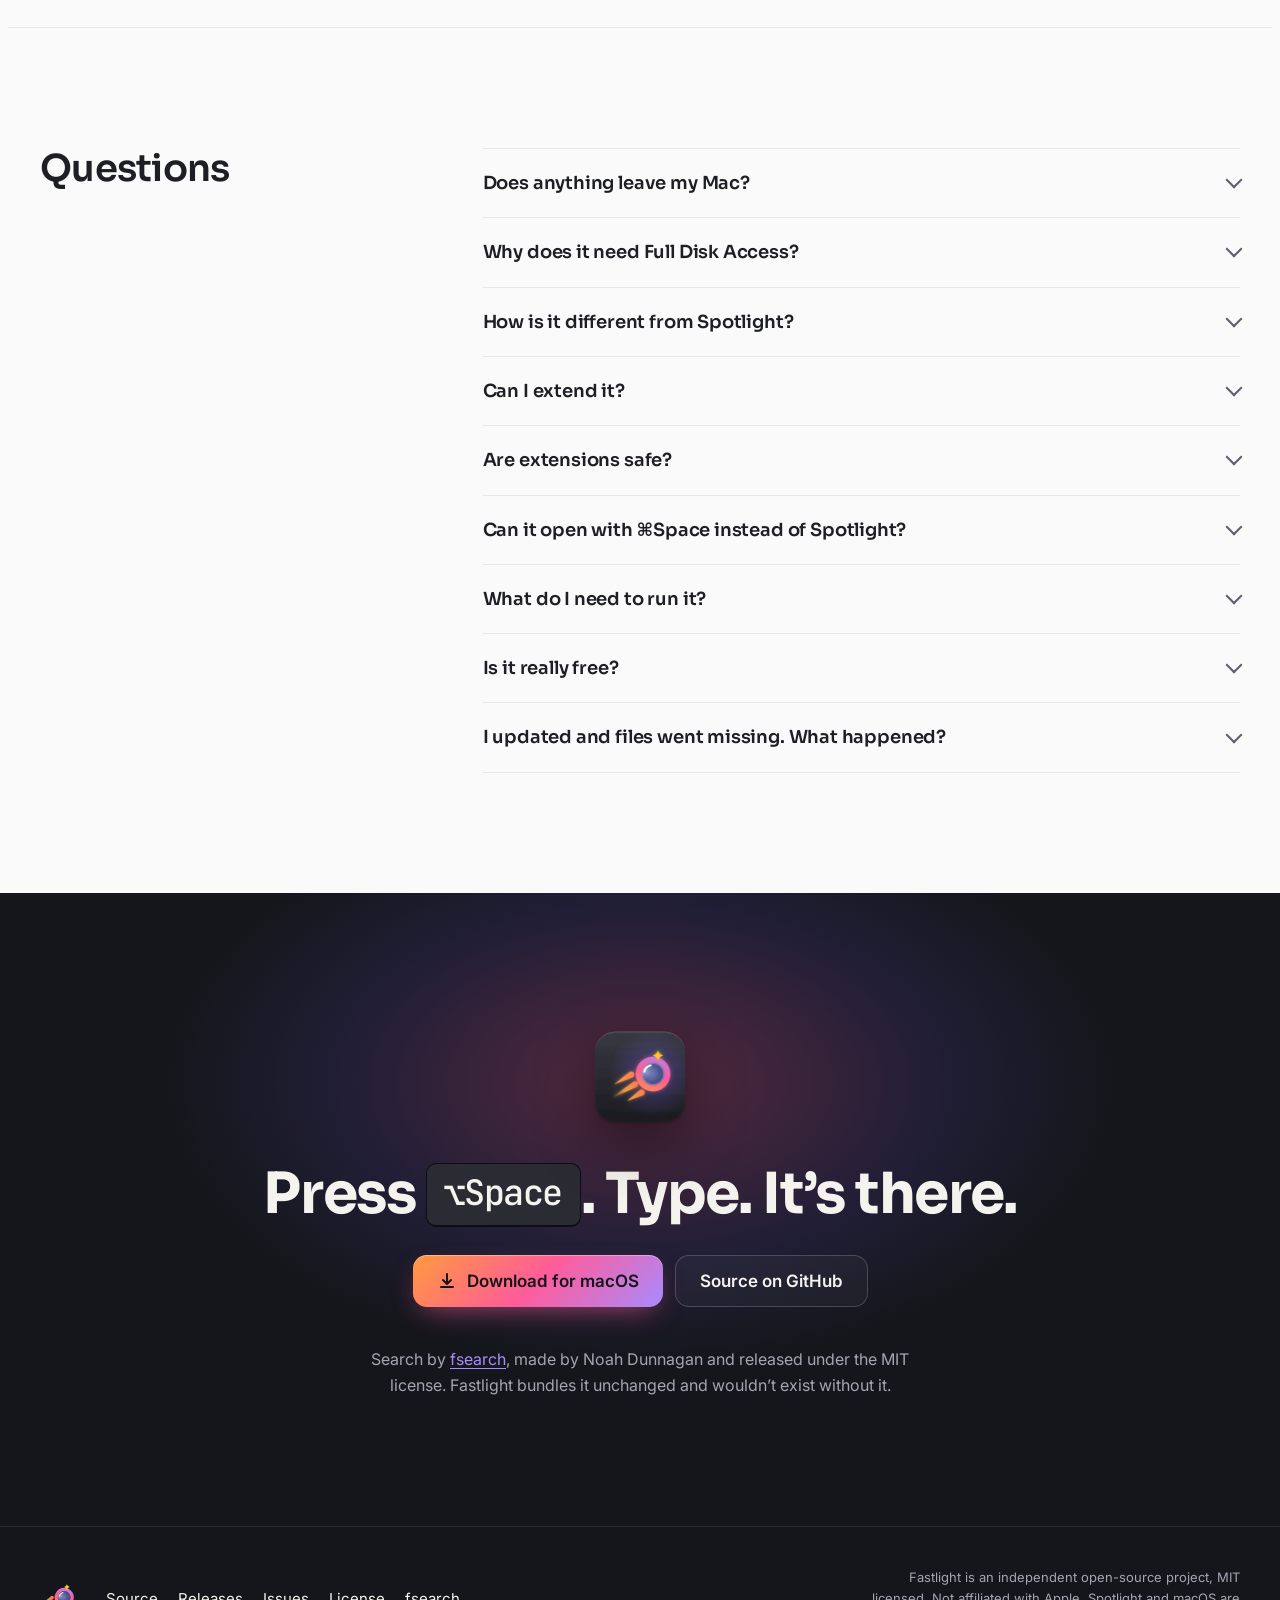
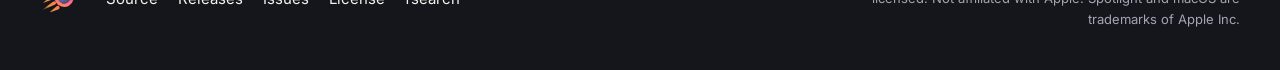
==== commit 733b326d: "Merge branch 'feat/ext-contacts-calendar' into integrate/spotlight # Conflicts: #	Package.swift #	RE" ====
--- a/site/index.html
+++ b/site/index.html
@@ -69,7 +69,7 @@
   "installUrl": "https://github.com/elboletaire/fastlight/releases/latest",
   "codeRepository": "https://github.com/elboletaire/fastlight",
   "license": "https://github.com/elboletaire/fastlight/blob/main/LICENSE",
-  "featureList": ["Applications and files in separate sections", "Whole-disk file search with typo tolerance", "Search inside files", "Emoji picker", "Calculator", "Dictionary", "Web search", "Extensions in any language"],
+  "featureList": ["Applications and files in separate sections", "Whole-disk file search with typo tolerance", "Search inside files", "Emoji picker", "Calculator", "Unit, time zone and date conversions", "System Settings, Shortcuts and system actions", "Contacts, Calendar and Reminders", "Extensions in any language"],
   "isAccessibleForFree": true,
   "offers": { "@type": "Offer", "price": "0", "priceCurrency": "USD" },
   "author": { "@type": "Person", "name": "elboletaire", "url": "https://github.com/elboletaire" }
@@ -274,8 +274,9 @@
         <ul class="sections-list">
           <li><strong>Emoji</strong> — type <kbd>:</kbd> then a name (<code>:joy</code>, <code>:tada:</code>); ↵ pastes it where you were typing.</li>
           <li><strong>Calculator</strong> — type math (<code>1920*1080</code>, <code>15% of 80</code>) and the answer is the Top Hit, or start with <kbd>=</kbd>; ↵ copies it.</li>
-          <li><strong>Dictionary</strong> — type <code>define</code> or <code>dict</code> and a word for its definitions, from the dictionaries built into macOS; ↵ opens Dictionary. Only there, so normal search stays apps and files.</li>
-          <li><strong>Web</strong> — type an address (<code>github.com</code>) and ↵ opens it, or <code>web</code> and anything to search in your browser.</li>
+          <li><strong>Conversions</strong> — units, world clocks and dates (<code>10 km in mi</code>, <code>time in tokyo</code>, <code>days until dec 25</code>), the same way, offline.</li>
+          <li><strong>System</strong> — open a System Settings pane (<code>bluetooth</code>, <code>full disk access</code>), run your Shortcuts, or lock, sleep and restart the Mac; restarting asks first.</li>
+          <li><strong>Contacts, Calendar, Reminders</strong> — type a name and the person is there, ready to email, call or message; <code>cal&nbsp;</code> is today's agenda, <code>remind&nbsp;</code> what's due.</li>
           <li><strong>Your own</strong> — any language: a folder with an <code>extension.json</code> and a script that speaks JSON lines.</li>
         </ul>
         <pre><code>{
@@ -368,7 +369,7 @@
       <div class="faq">
         <details>
           <summary>Does anything leave my Mac?</summary>
-          <p>No. The index, the queries and the results stay on your Mac. Fastlight and fsearch talk over a local socket in <code>~/Library/Application Support/FSearch</code>; there is no account, no analytics and no network access. Extensions you install can do whatever their code does; the built-in extensions never use the network (web search opens your browser).</p>
+          <p>No. The index, the queries and the results stay on your Mac. Fastlight and fsearch talk over a local socket in <code>~/Library/Application Support/FSearch</code>; there is no account, no analytics and no network access. Extensions you install can do whatever their code does; the built-in extensions never use the network. Contacts, Calendar and Reminders are read from your Mac's own stores, only after you allow it, and never changed.</p>
         </details>
         <details>
           <summary>Why does it need Full Disk Access?</summary>
@@ -381,7 +382,7 @@
         </details>
         <details>
           <summary>Can I extend it?</summary>
-          <p>Yes: an extension is a folder with an <code>extension.json</code> and a program in any language that answers JSON lines. Drop it in <code>~/Library/Application Support/Fastlight/Extensions/</code>. The emoji picker, calculator, dictionary and web search are built the same way and come with the app. <a href="https://github.com/elboletaire/fastlight/blob/main/docs/extensions/README.md">Read the extension guide</a>.</p>
+          <p>Yes: an extension is a folder with an <code>extension.json</code> and a program in any language that answers JSON lines. Drop it in <code>~/Library/Application Support/Fastlight/Extensions/</code>. The emoji picker, the calculator and conversions are built the same way and come with the app. <a href="https://github.com/elboletaire/fastlight/blob/main/docs/extensions/README.md">Read the extension guide</a>.</p>
         </details>
         <details>
           <summary>Are extensions safe?</summary>
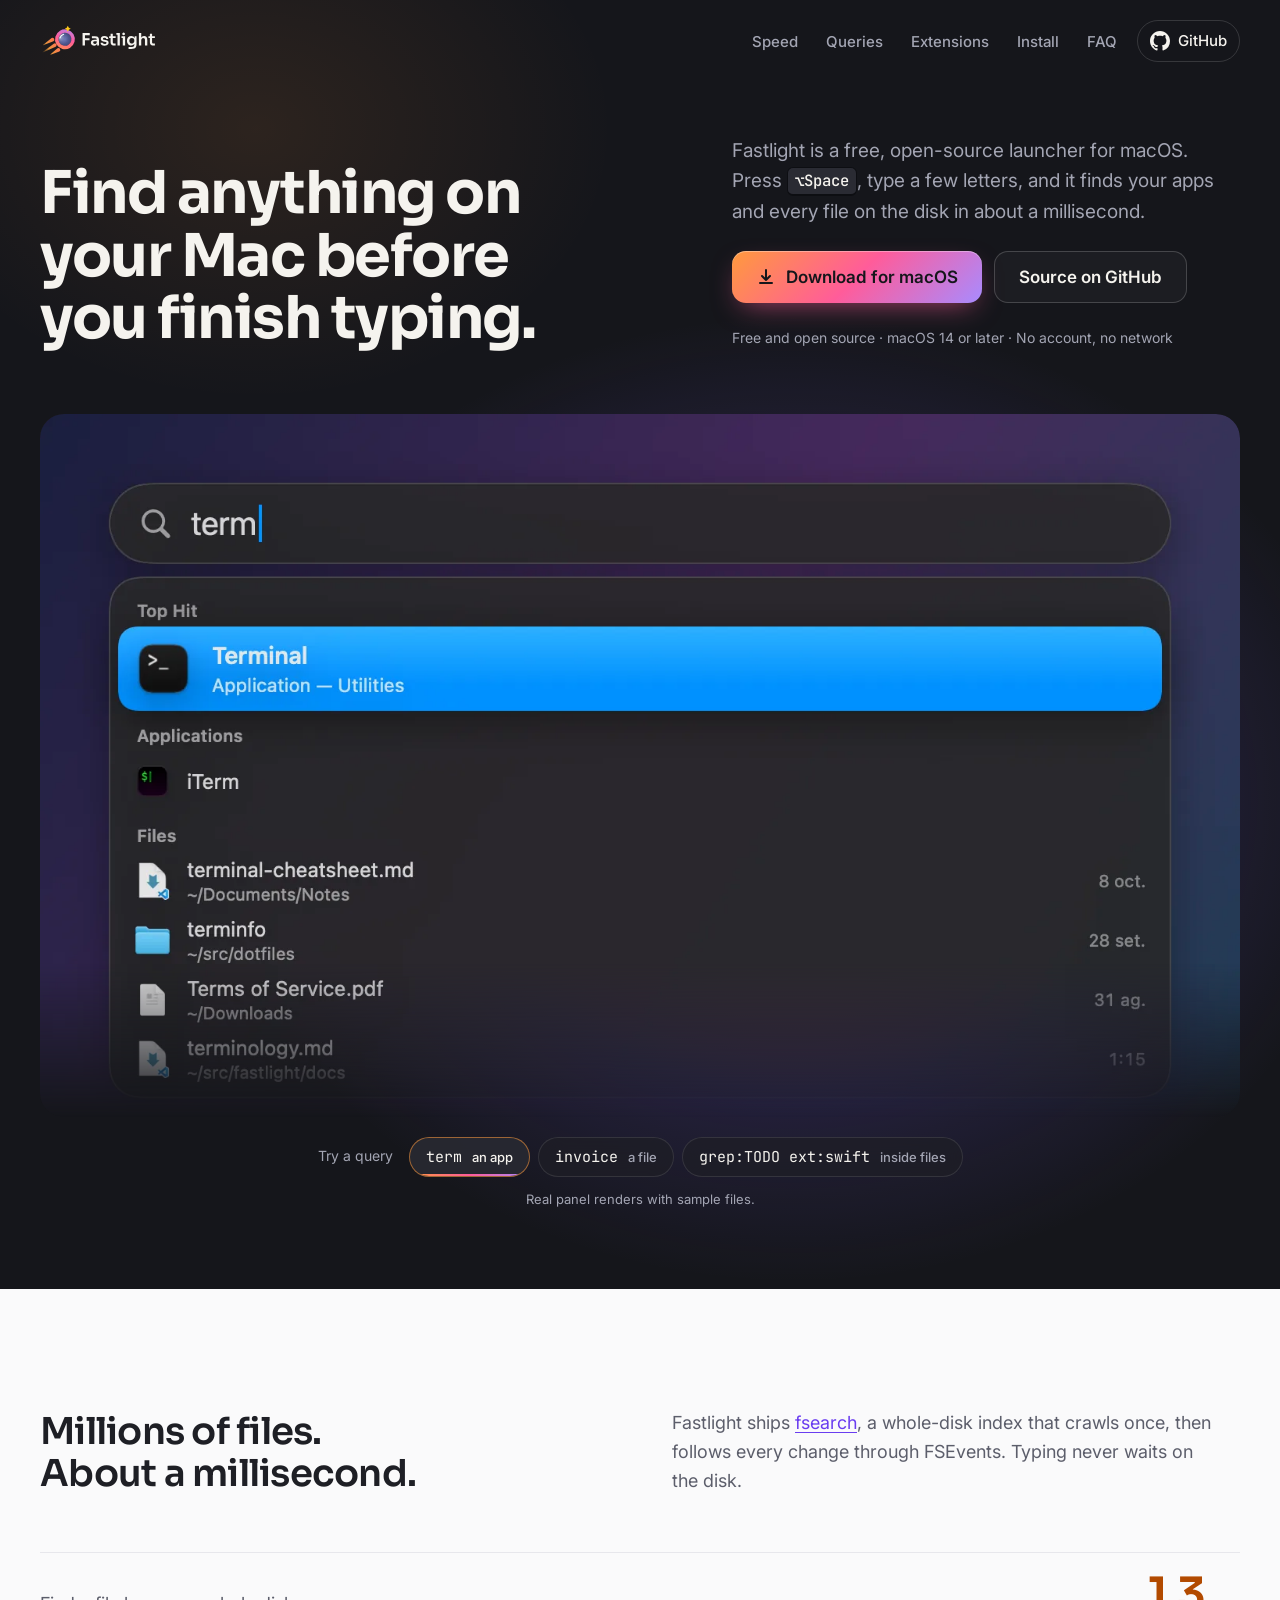
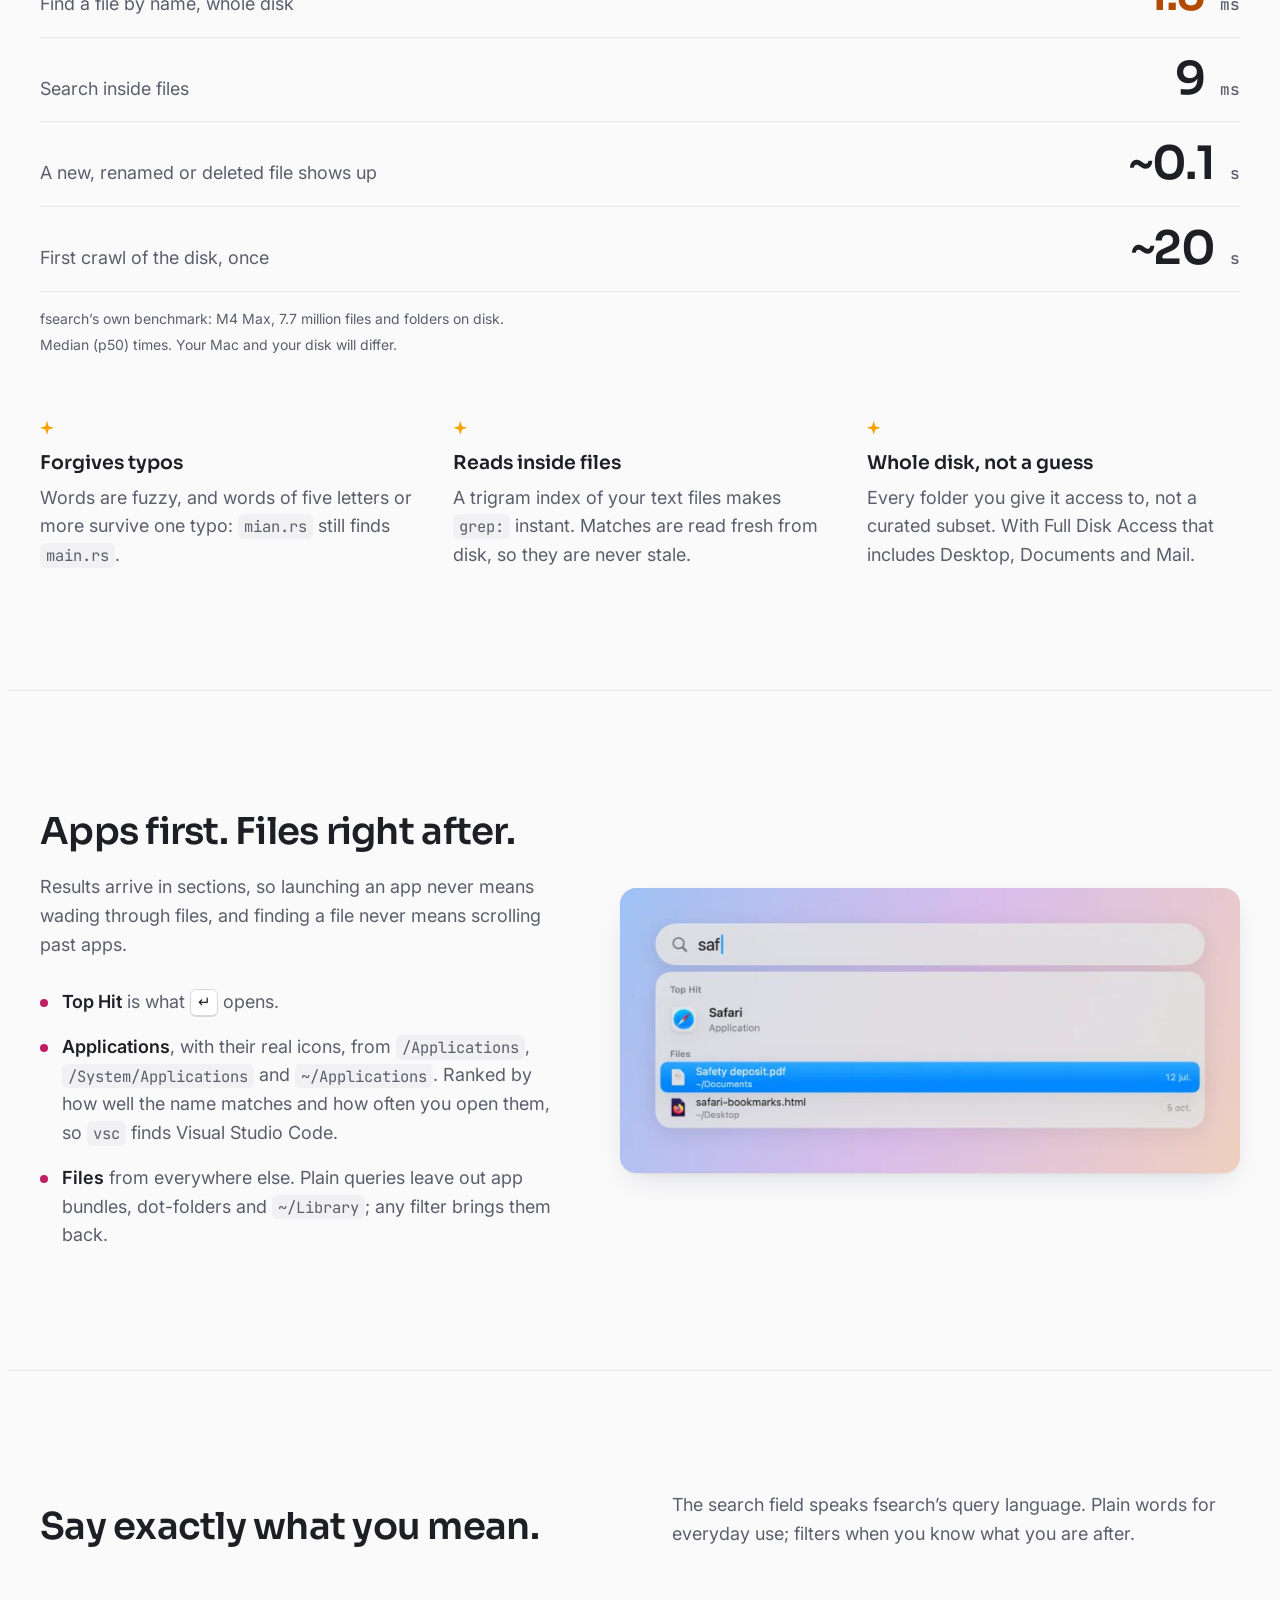
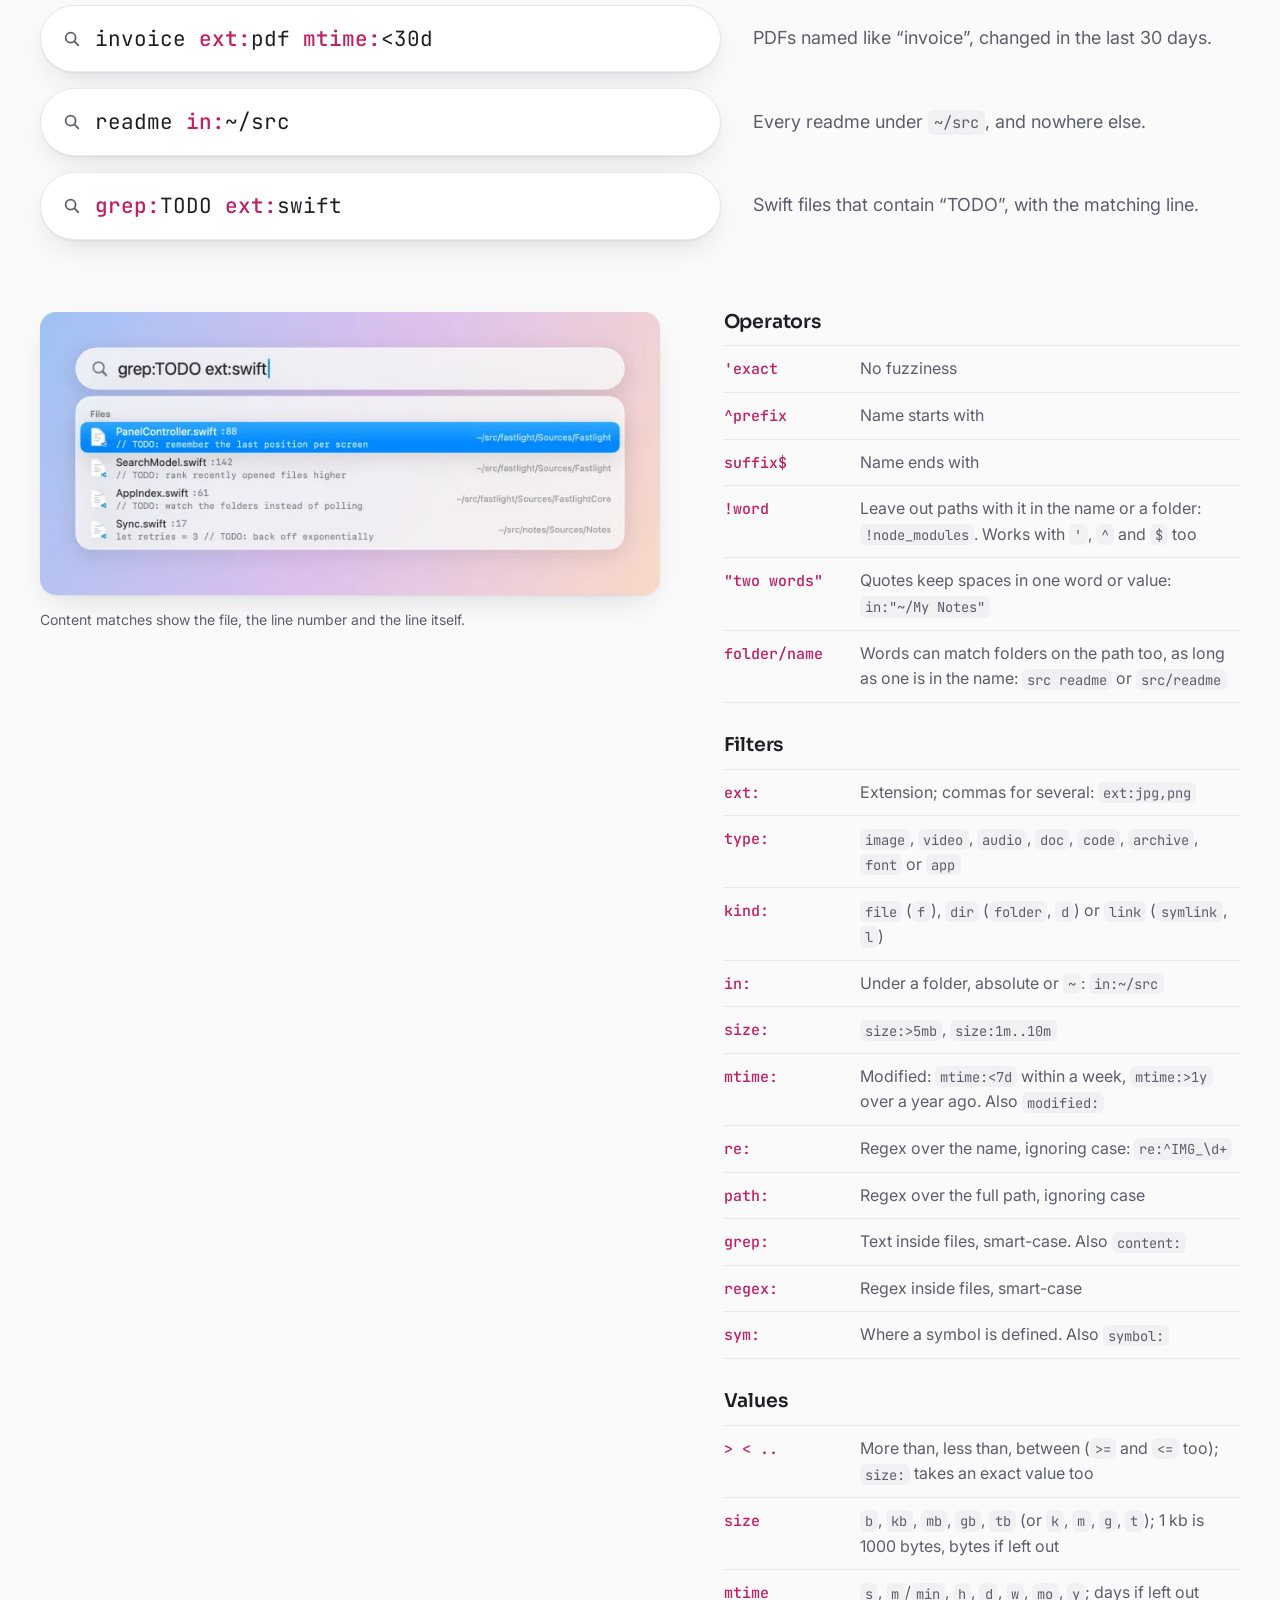
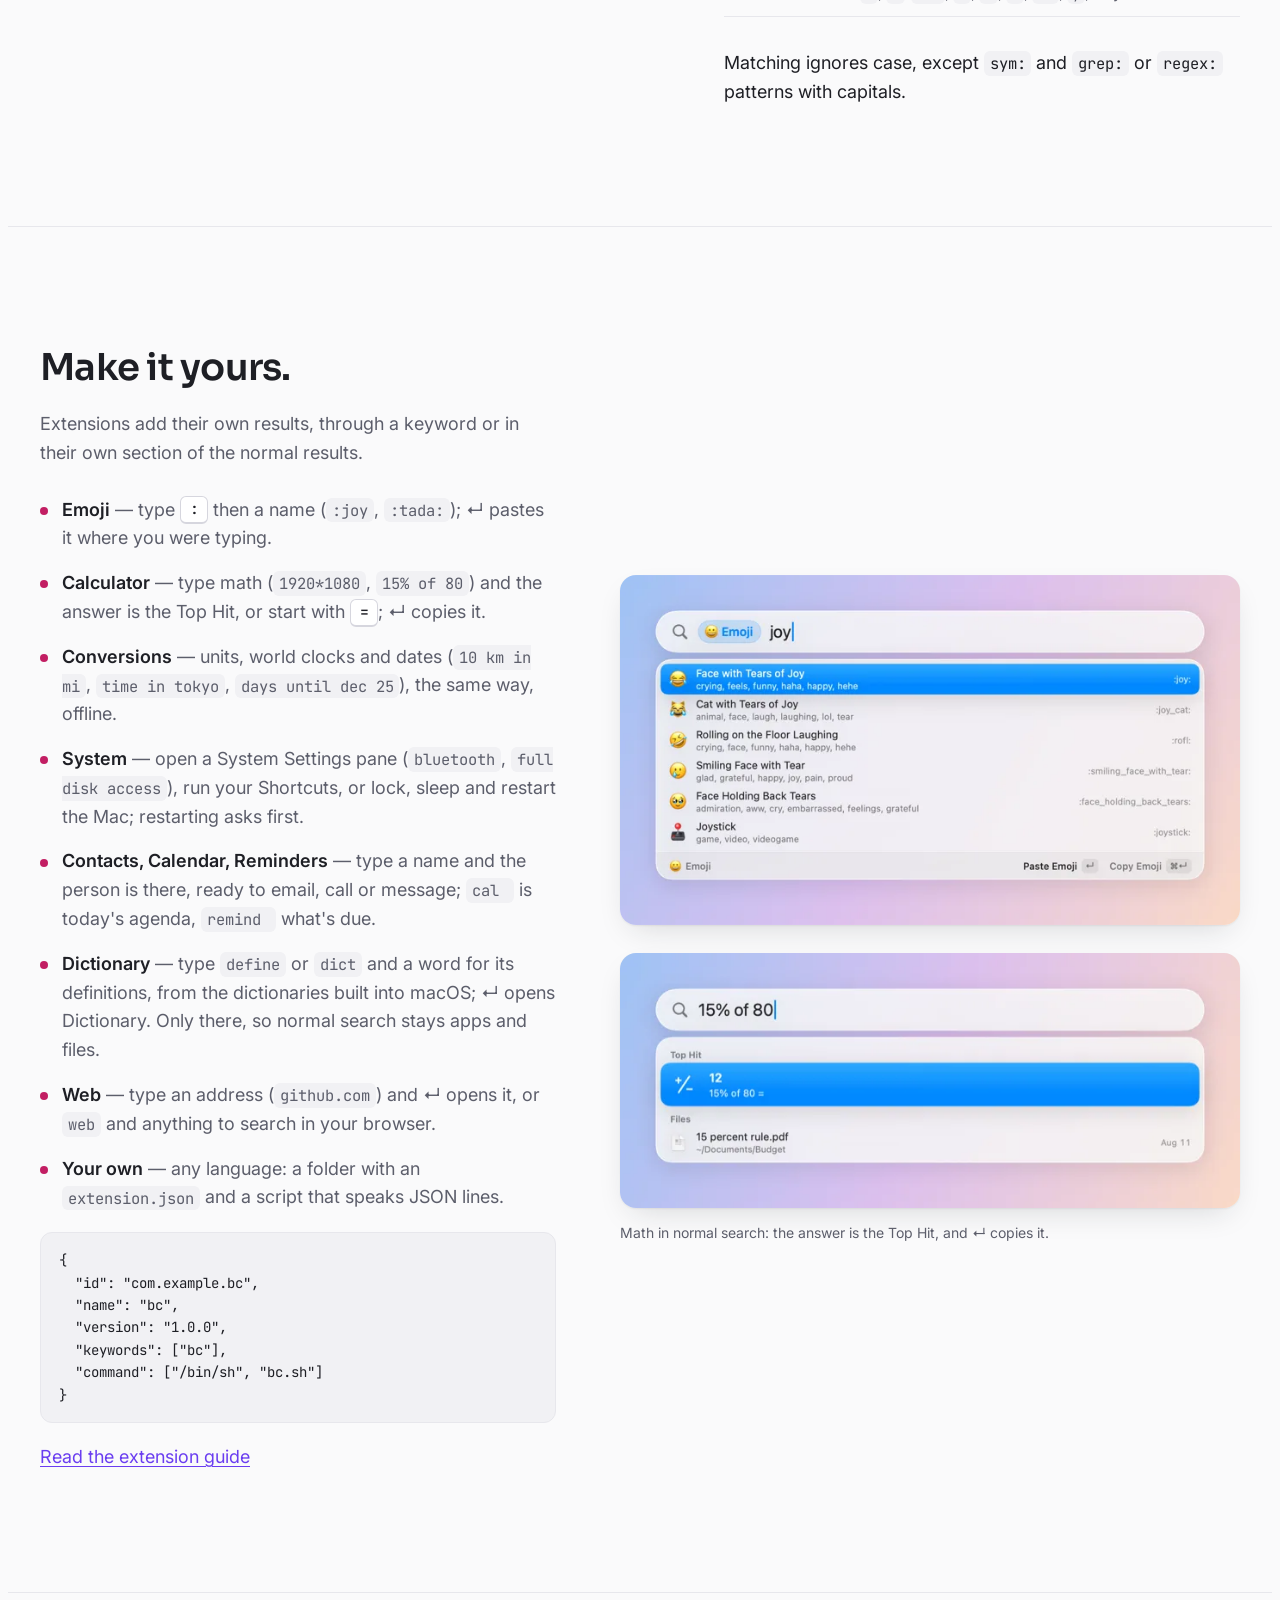
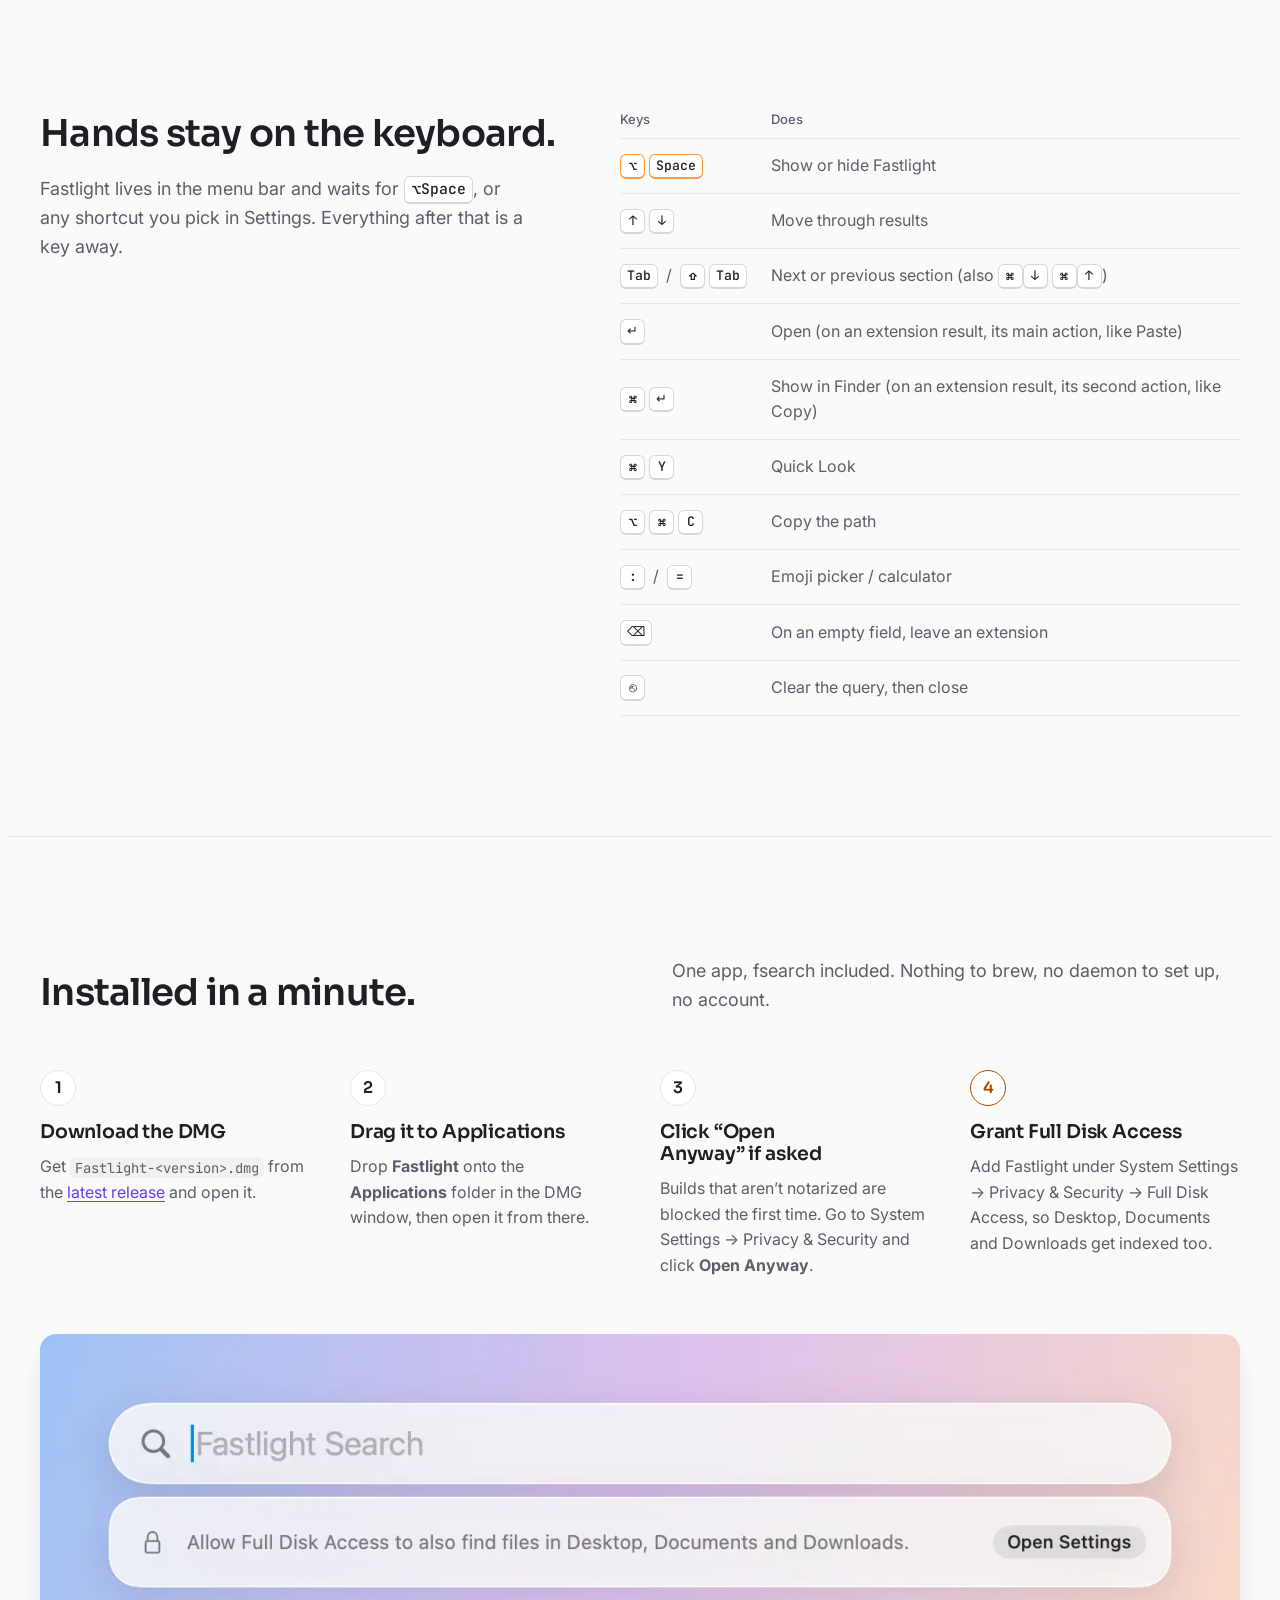
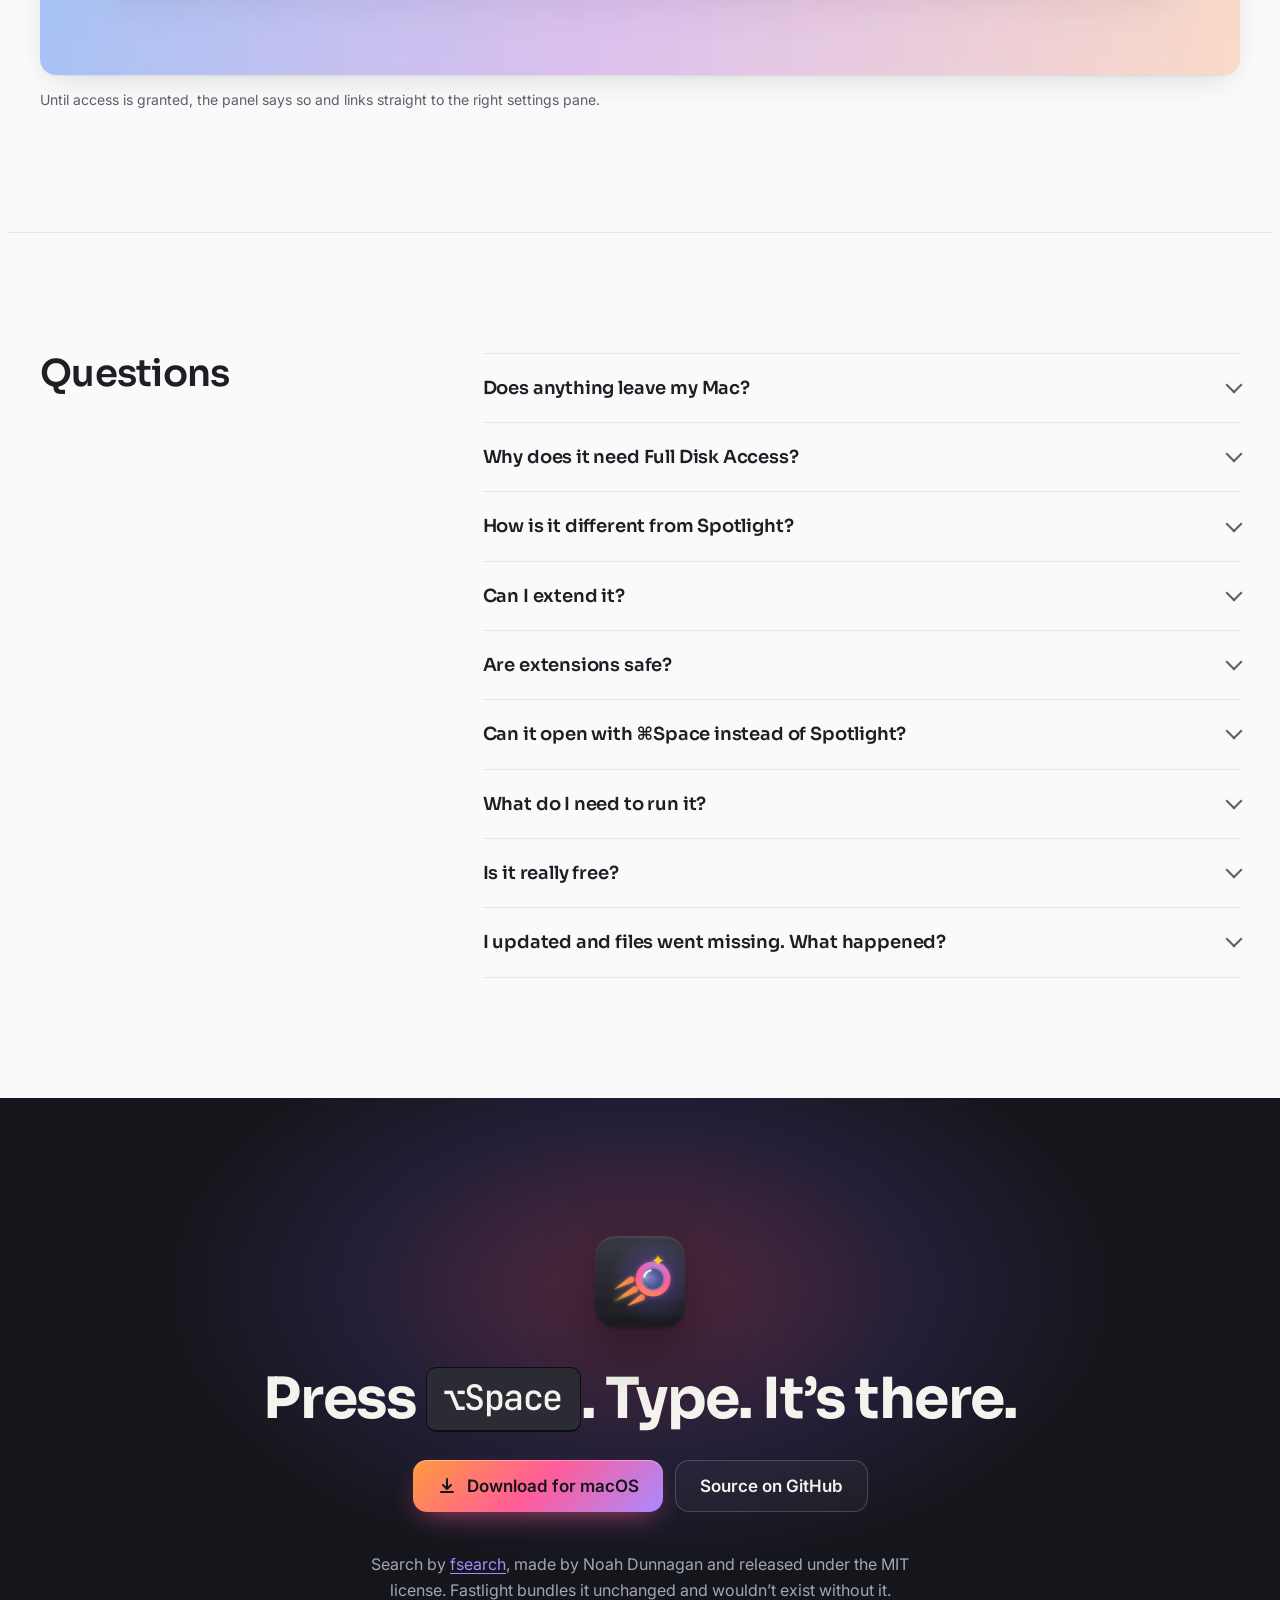
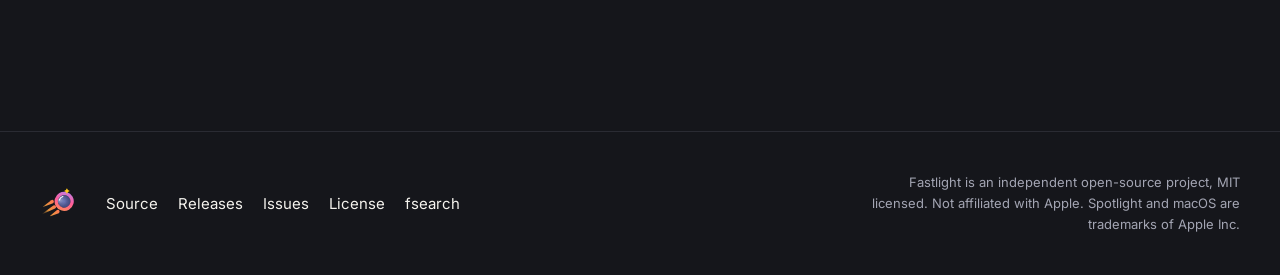
==== commit ef579ed6: "Merge branch 'feat/ext-dictionary-web' into integrate/spotlight # Conflicts: #	Package.swift #	READM" ====
--- a/site/index.html
+++ b/site/index.html
@@ -69,7 +69,7 @@
   "installUrl": "https://github.com/elboletaire/fastlight/releases/latest",
   "codeRepository": "https://github.com/elboletaire/fastlight",
   "license": "https://github.com/elboletaire/fastlight/blob/main/LICENSE",
-  "featureList": ["Applications and files in separate sections", "Whole-disk file search with typo tolerance", "Search inside files", "Emoji picker", "Calculator", "Unit, time zone and date conversions", "System Settings, Shortcuts and system actions", "Contacts, Calendar and Reminders", "Extensions in any language"],
+  "featureList": ["Applications and files in separate sections", "Whole-disk file search with typo tolerance", "Search inside files", "Emoji picker", "Calculator", "Unit, time zone and date conversions", "System Settings, Shortcuts and system actions", "Contacts, Calendar and Reminders", "Dictionary", "Web search", "Extensions in any language"],
   "isAccessibleForFree": true,
   "offers": { "@type": "Offer", "price": "0", "priceCurrency": "USD" },
   "author": { "@type": "Person", "name": "elboletaire", "url": "https://github.com/elboletaire" }
@@ -277,6 +277,8 @@
           <li><strong>Conversions</strong> — units, world clocks and dates (<code>10 km in mi</code>, <code>time in tokyo</code>, <code>days until dec 25</code>), the same way, offline.</li>
           <li><strong>System</strong> — open a System Settings pane (<code>bluetooth</code>, <code>full disk access</code>), run your Shortcuts, or lock, sleep and restart the Mac; restarting asks first.</li>
           <li><strong>Contacts, Calendar, Reminders</strong> — type a name and the person is there, ready to email, call or message; <code>cal&nbsp;</code> is today's agenda, <code>remind&nbsp;</code> what's due.</li>
+          <li><strong>Dictionary</strong> — type <code>define</code> or <code>dict</code> and a word for its definitions, from the dictionaries built into macOS; ↵ opens Dictionary. Only there, so normal search stays apps and files.</li>
+          <li><strong>Web</strong> — type an address (<code>github.com</code>) and ↵ opens it, or <code>web</code> and anything to search in your browser.</li>
           <li><strong>Your own</strong> — any language: a folder with an <code>extension.json</code> and a script that speaks JSON lines.</li>
         </ul>
         <pre><code>{
@@ -369,7 +371,7 @@
       <div class="faq">
         <details>
           <summary>Does anything leave my Mac?</summary>
-          <p>No. The index, the queries and the results stay on your Mac. Fastlight and fsearch talk over a local socket in <code>~/Library/Application Support/FSearch</code>; there is no account, no analytics and no network access. Extensions you install can do whatever their code does; the built-in extensions never use the network. Contacts, Calendar and Reminders are read from your Mac's own stores, only after you allow it, and never changed.</p>
+          <p>No. The index, the queries and the results stay on your Mac. Fastlight and fsearch talk over a local socket in <code>~/Library/Application Support/FSearch</code>; there is no account, no analytics and no network access. Extensions you install can do whatever their code does; the built-in extensions never use the network (web search opens your browser). Contacts, Calendar and Reminders are read from your Mac's own stores, only after you allow it, and never changed.</p>
         </details>
         <details>
           <summary>Why does it need Full Disk Access?</summary>
@@ -382,7 +384,7 @@
         </details>
         <details>
           <summary>Can I extend it?</summary>
-          <p>Yes: an extension is a folder with an <code>extension.json</code> and a program in any language that answers JSON lines. Drop it in <code>~/Library/Application Support/Fastlight/Extensions/</code>. The emoji picker, the calculator and conversions are built the same way and come with the app. <a href="https://github.com/elboletaire/fastlight/blob/main/docs/extensions/README.md">Read the extension guide</a>.</p>
+          <p>Yes: an extension is a folder with an <code>extension.json</code> and a program in any language that answers JSON lines. Drop it in <code>~/Library/Application Support/Fastlight/Extensions/</code>. The emoji picker, calculator, conversions, dictionary, web search, System Settings, Shortcuts, System, Contacts, Calendar and Reminders are built the same way and come with the app. <a href="https://github.com/elboletaire/fastlight/blob/main/docs/extensions/README.md">Read the extension guide</a>.</p>
         </details>
         <details>
           <summary>Are extensions safe?</summary>
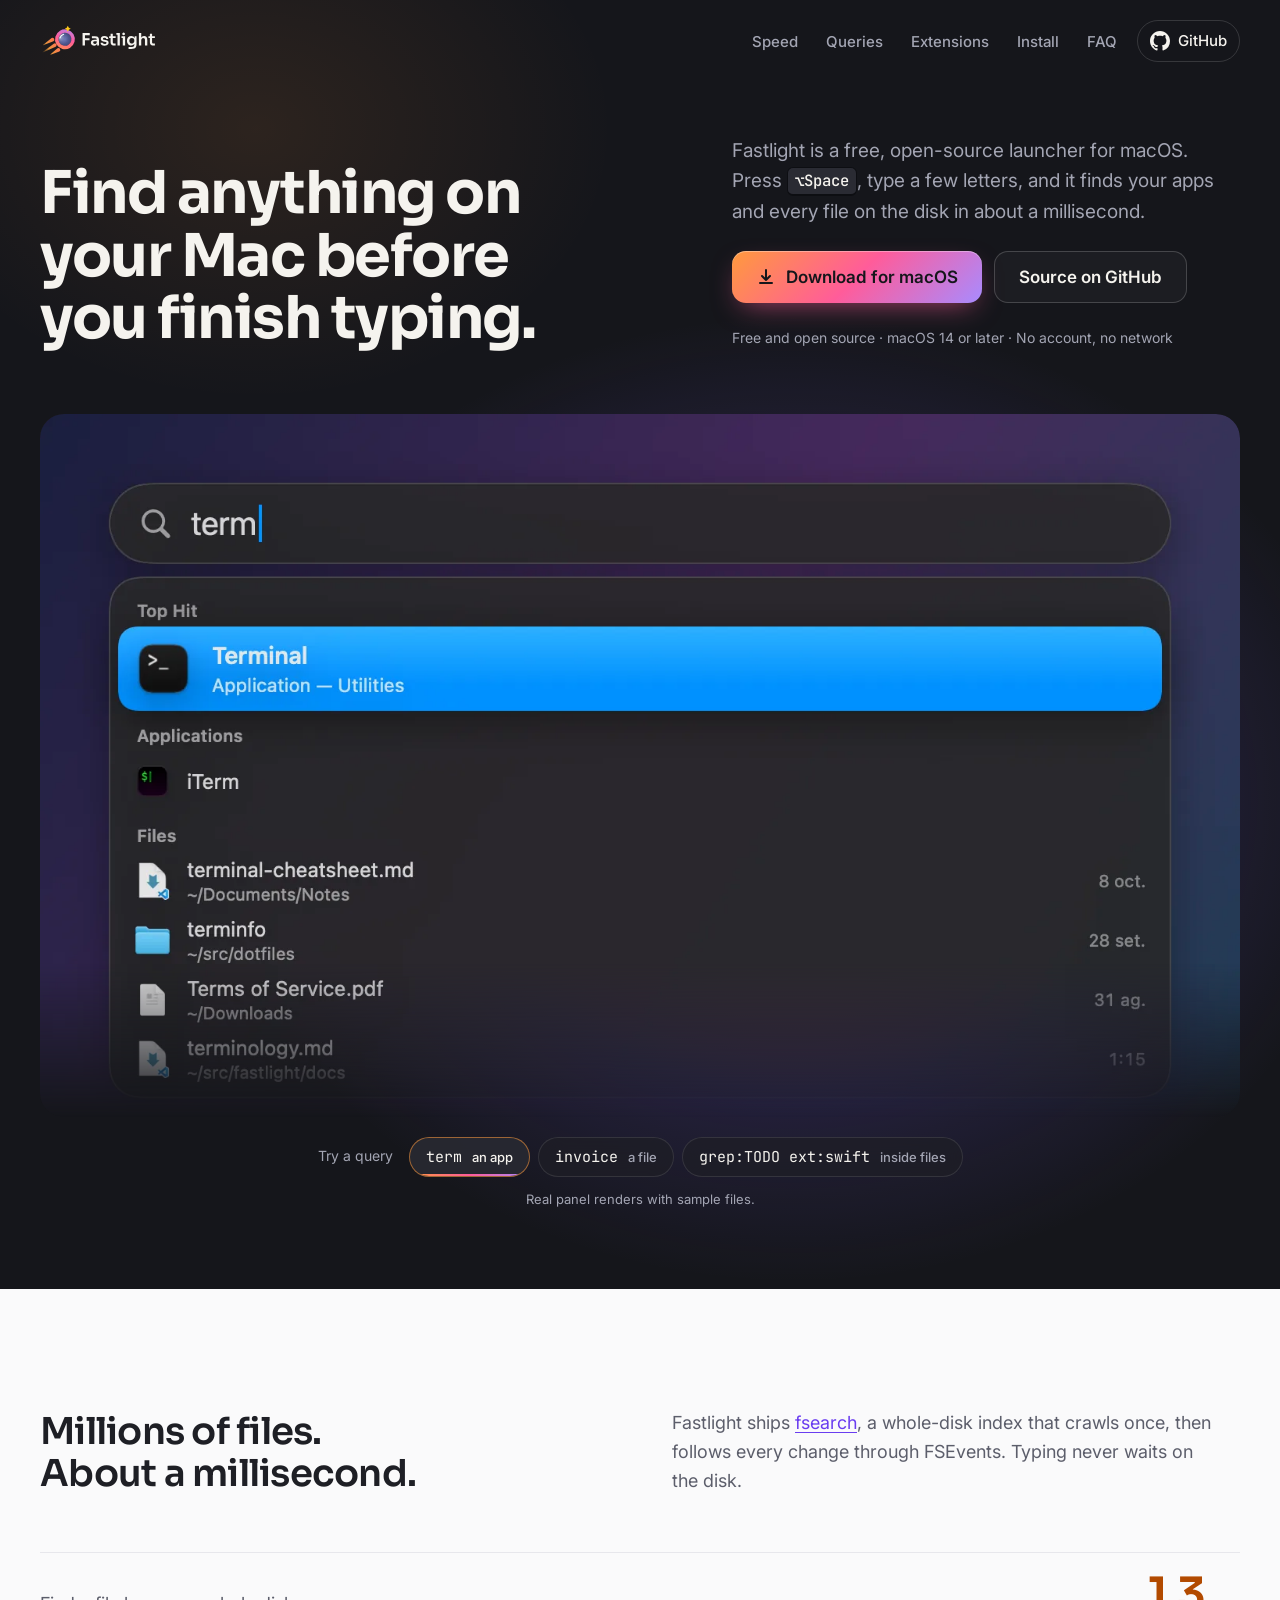
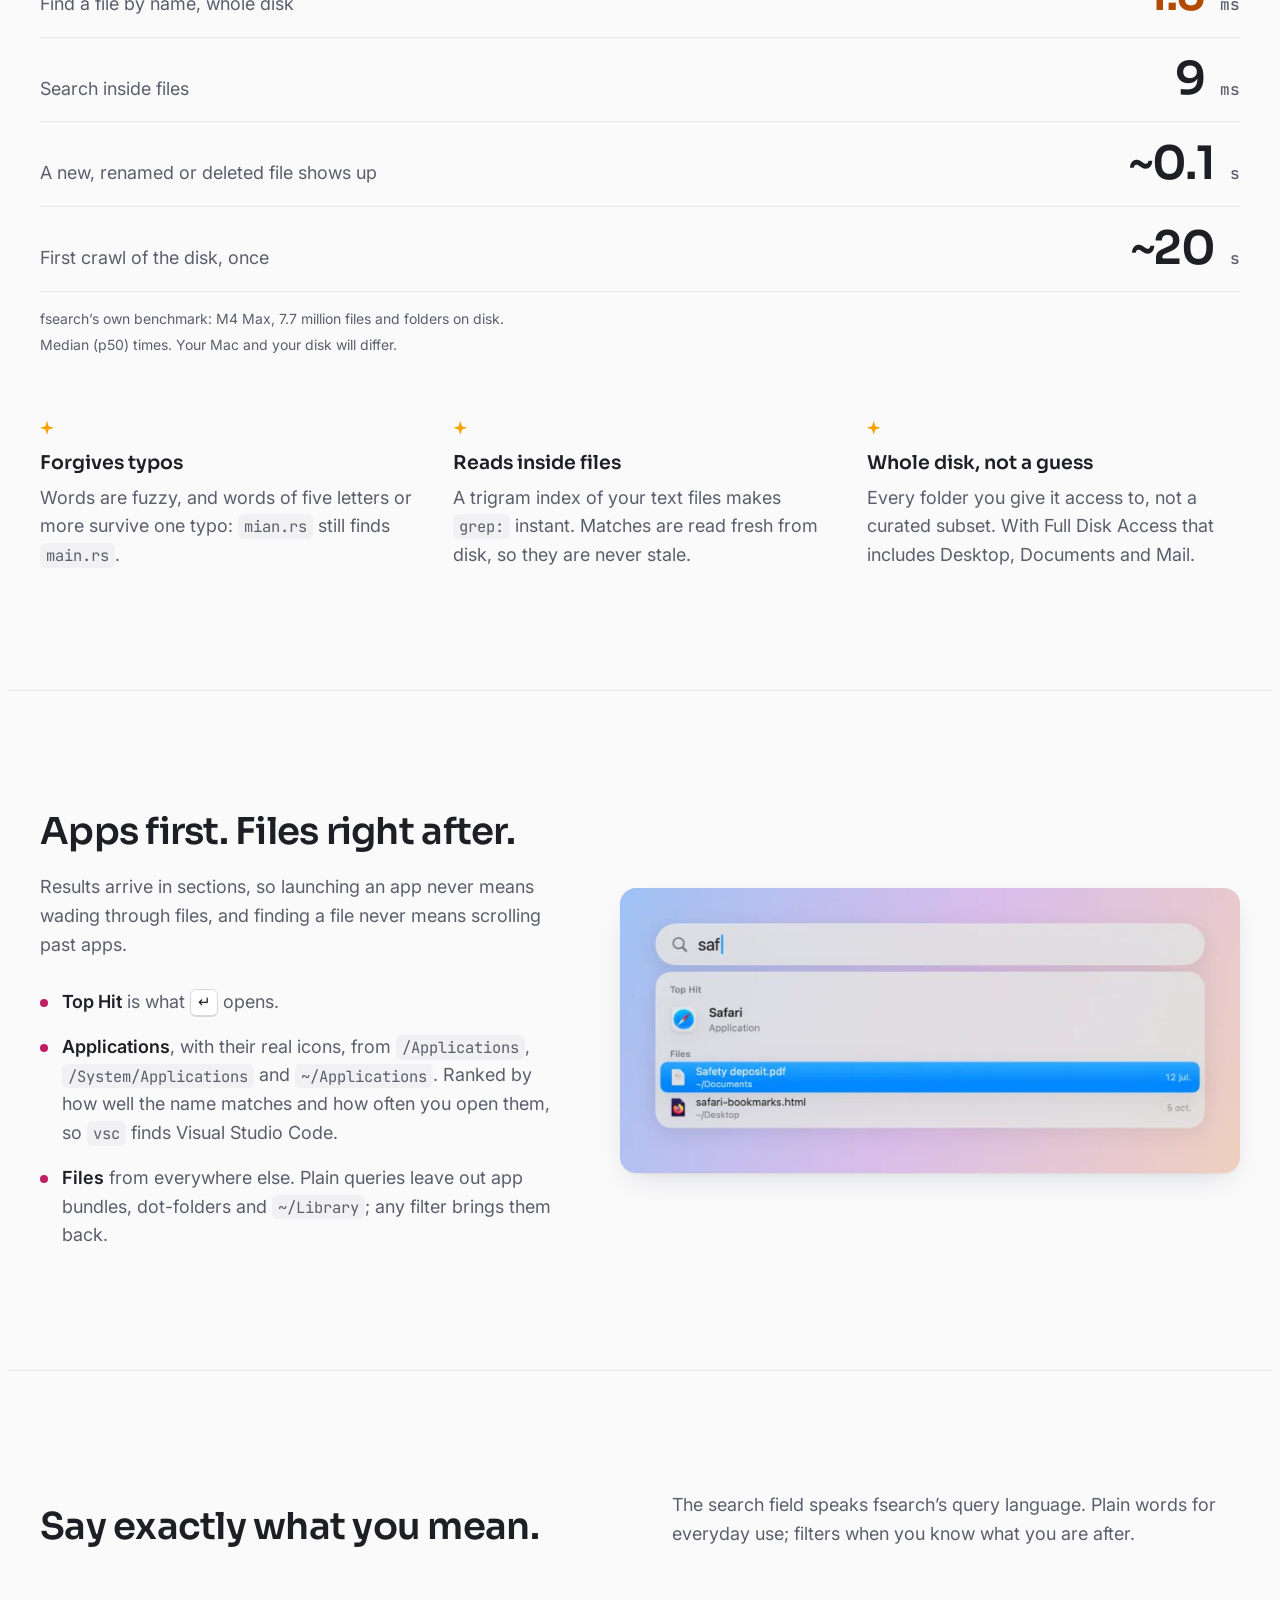
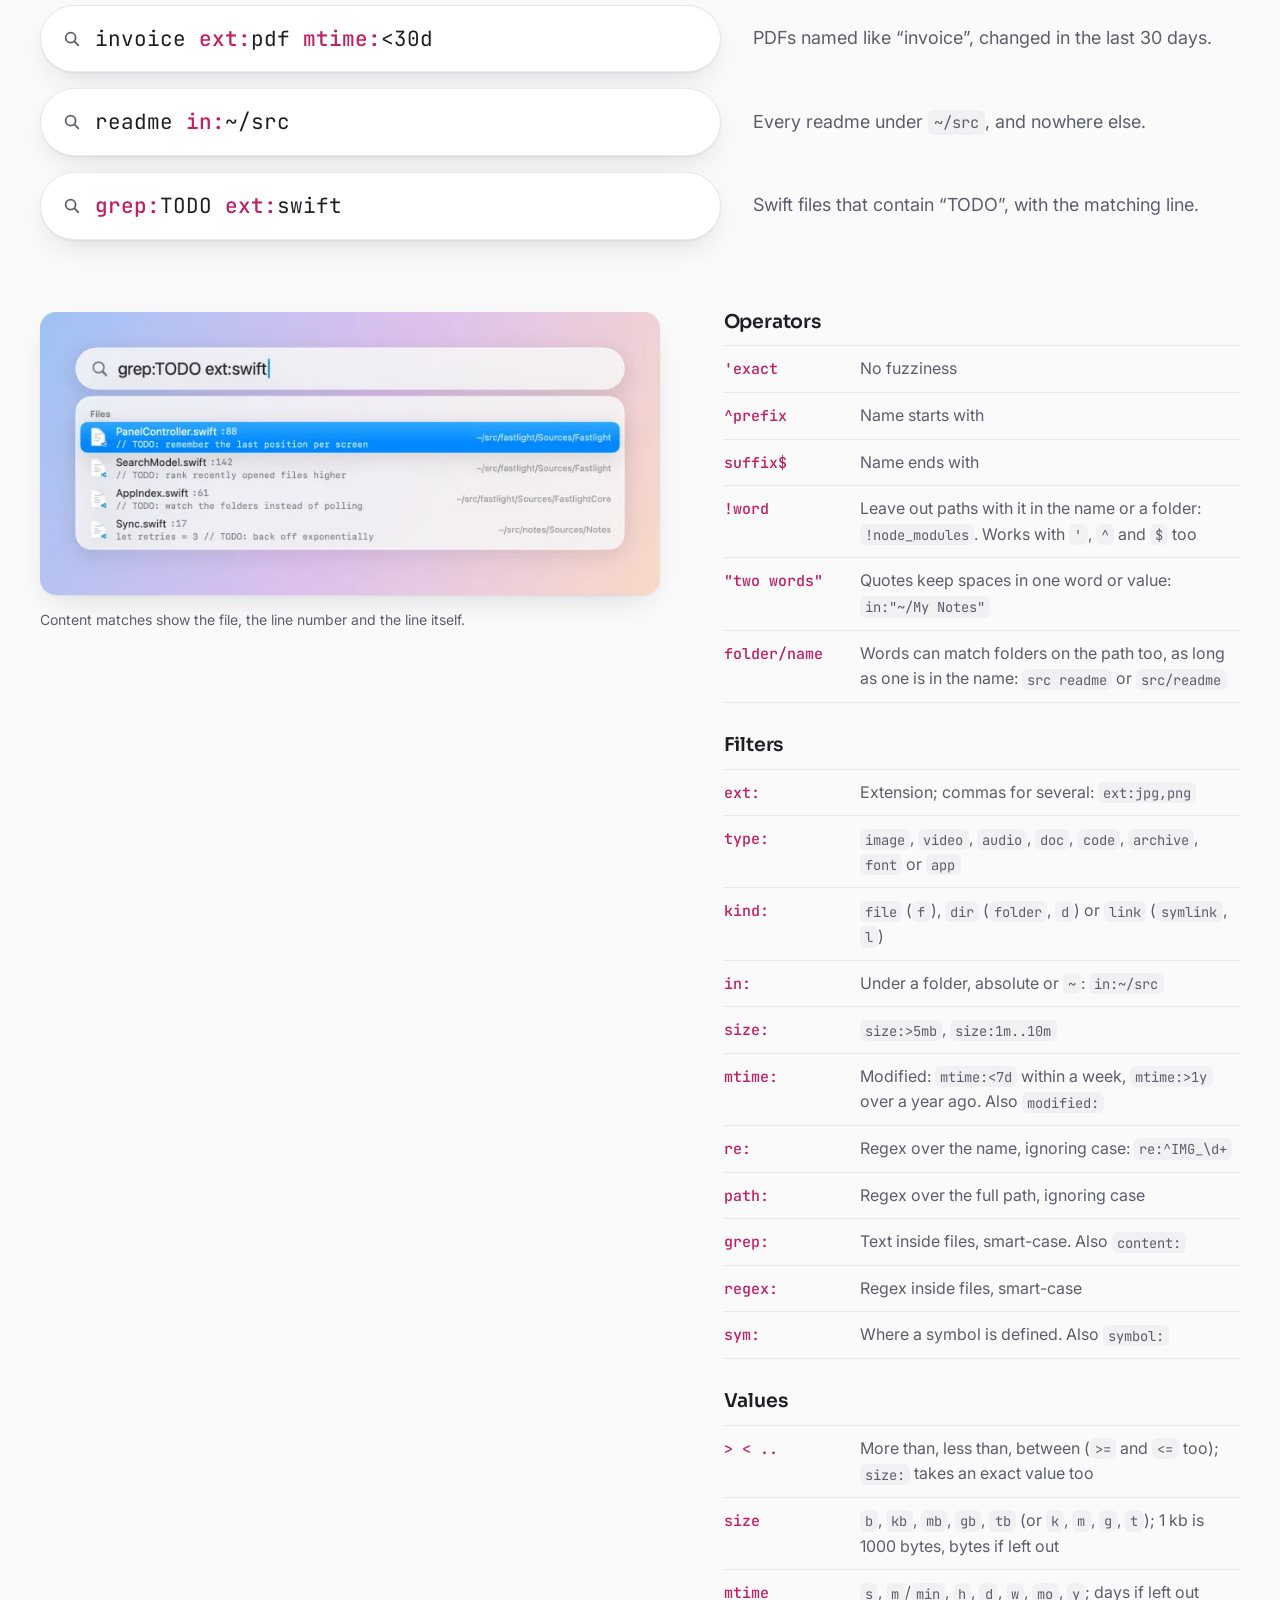
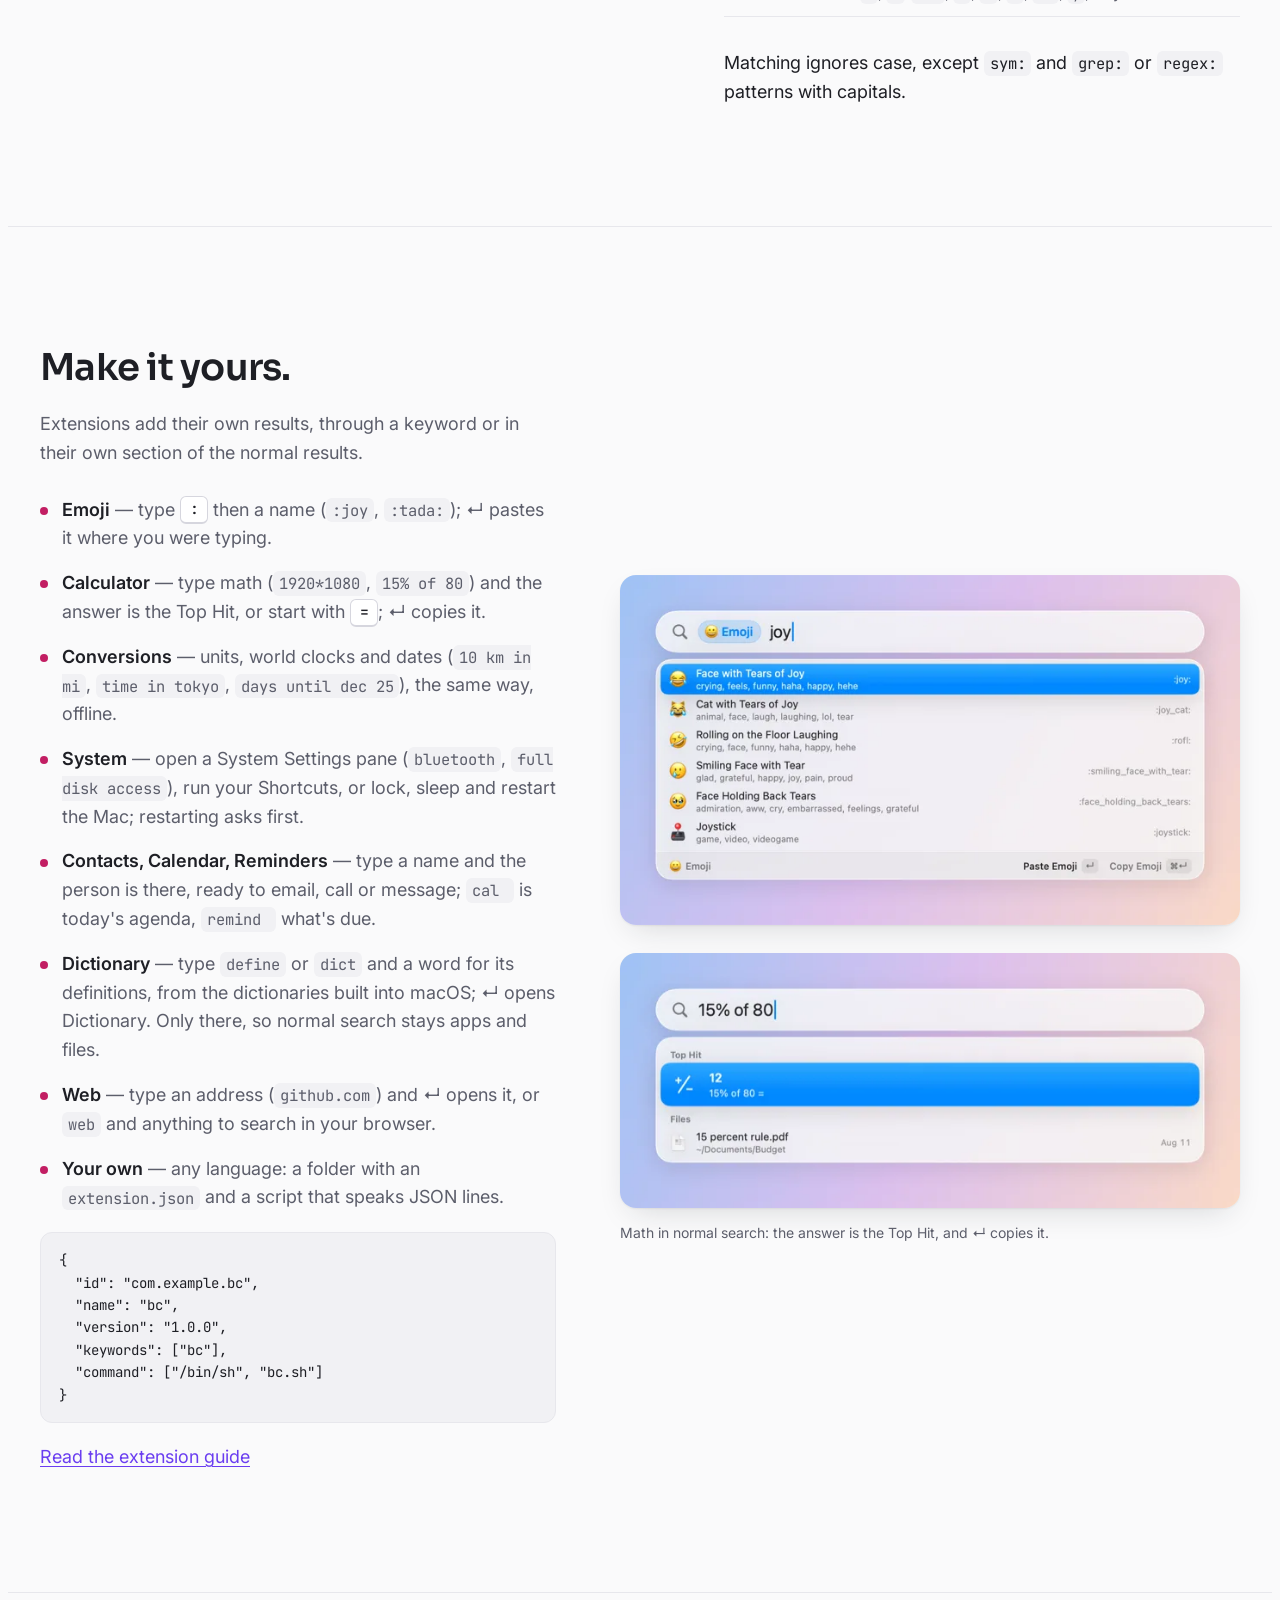
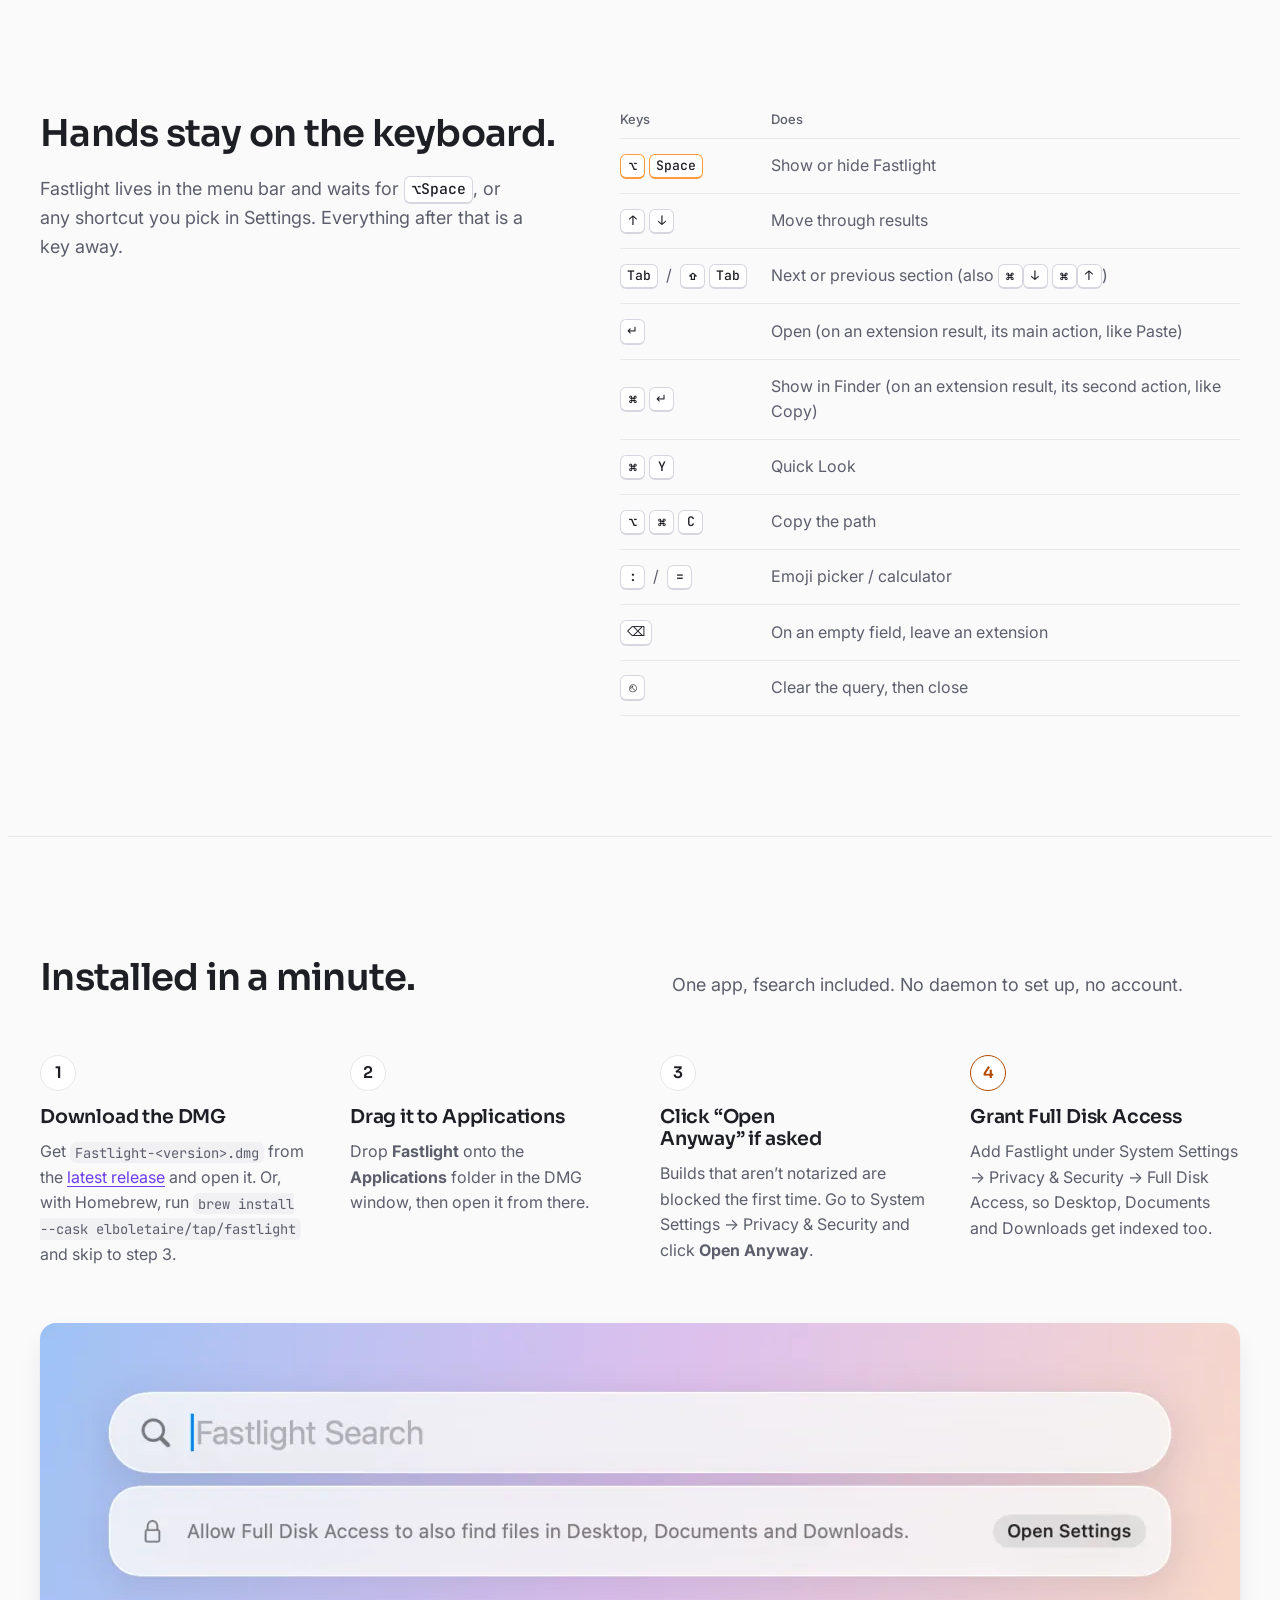
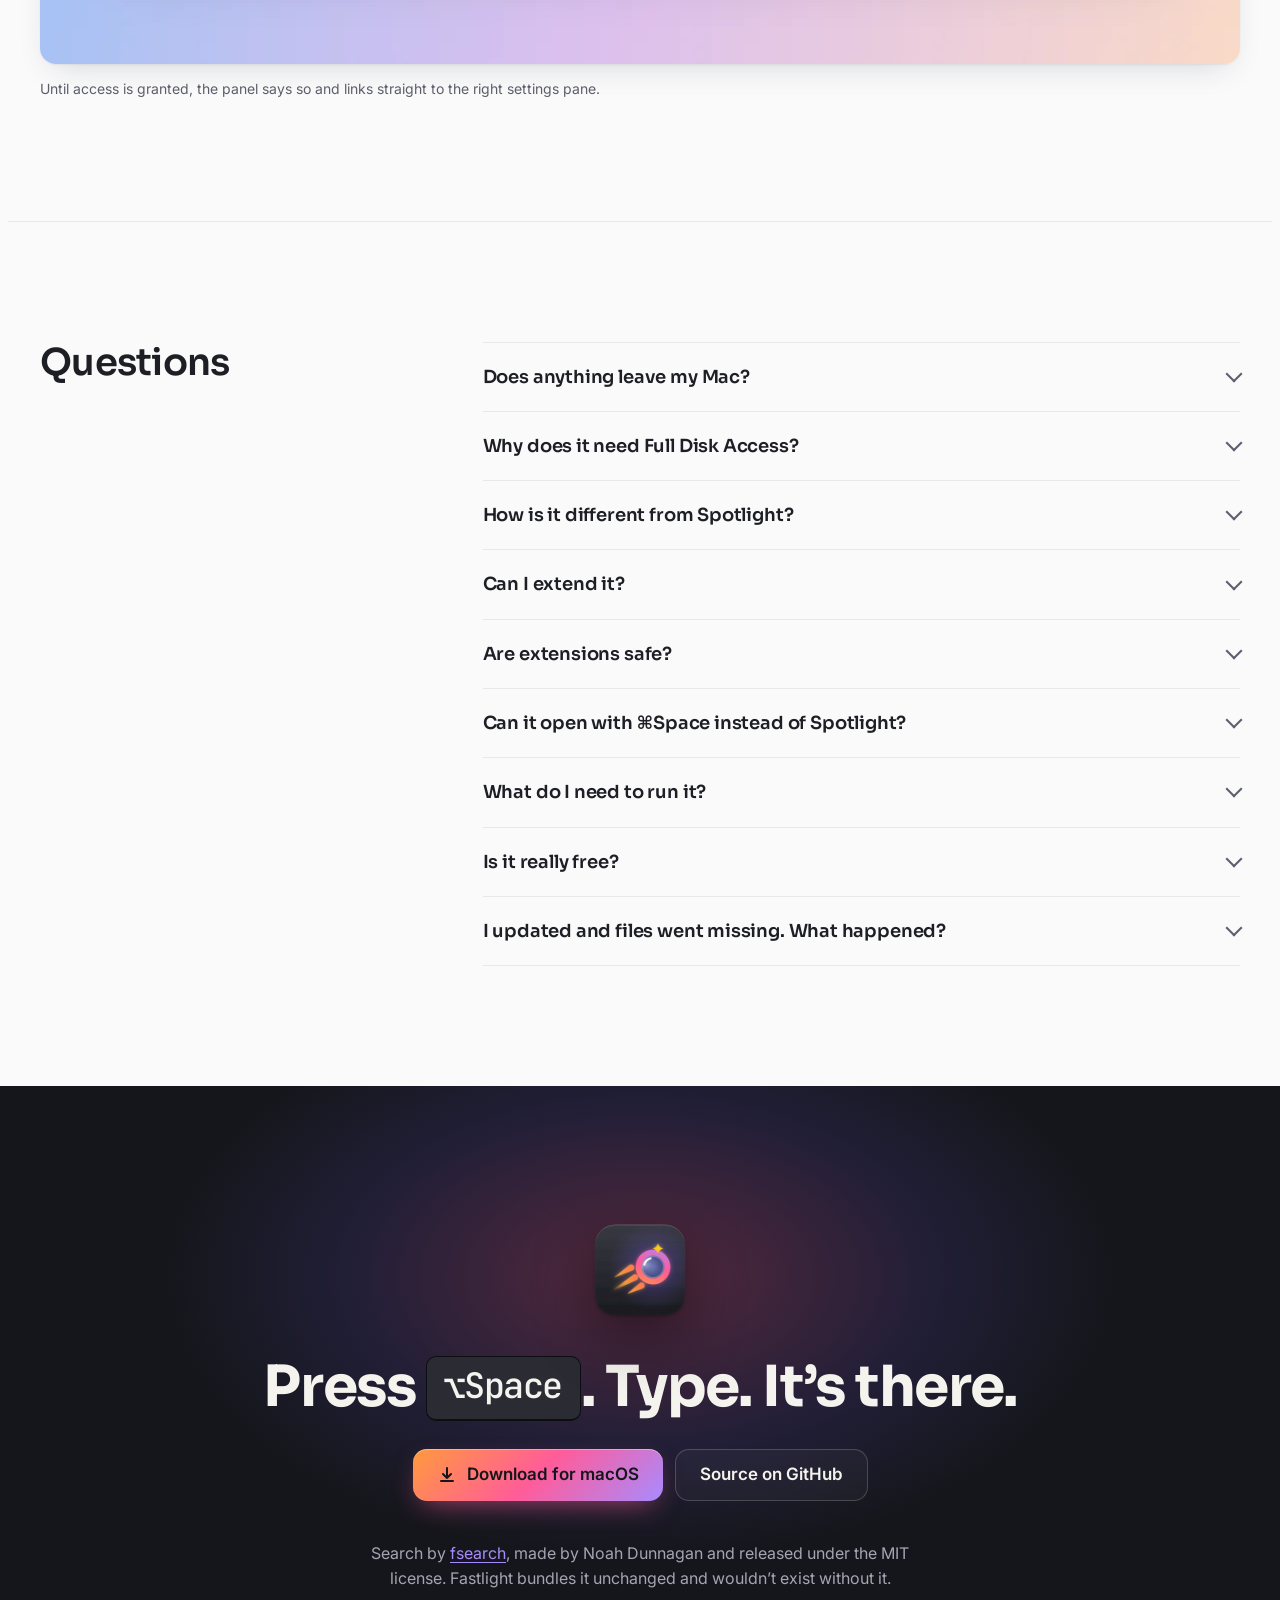
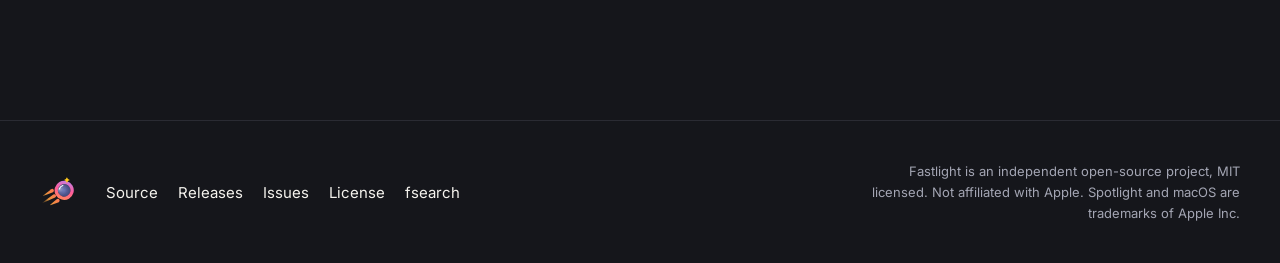
==== commit 8df1b785: "docs: install with Homebrew" ====
--- a/site/index.html
+++ b/site/index.html
@@ -336,12 +336,12 @@
   <section id="install" class="section wrap" aria-labelledby="install-title">
     <div class="split split-head">
       <h2 id="install-title">Installed in a&nbsp;minute.</h2>
-      <p class="intro">One app, fsearch included. Nothing to brew, no daemon to set up, no account.</p>
+      <p class="intro">One app, fsearch included. No daemon to set up, no account.</p>
     </div>
     <ol class="steps">
       <li>
         <h3>Download the DMG</h3>
-        <p>Get <code>Fastlight-&lt;version&gt;.dmg</code> from the <a href="https://github.com/elboletaire/fastlight/releases/latest">latest release</a> and open it.</p>
+        <p>Get <code>Fastlight-&lt;version&gt;.dmg</code> from the <a href="https://github.com/elboletaire/fastlight/releases/latest">latest release</a> and open it. Or, with Homebrew, run <code>brew install --cask elboletaire/tap/fastlight</code> and skip to step 3.</p>
       </li>
       <li>
         <h3>Drag it to Applications</h3>
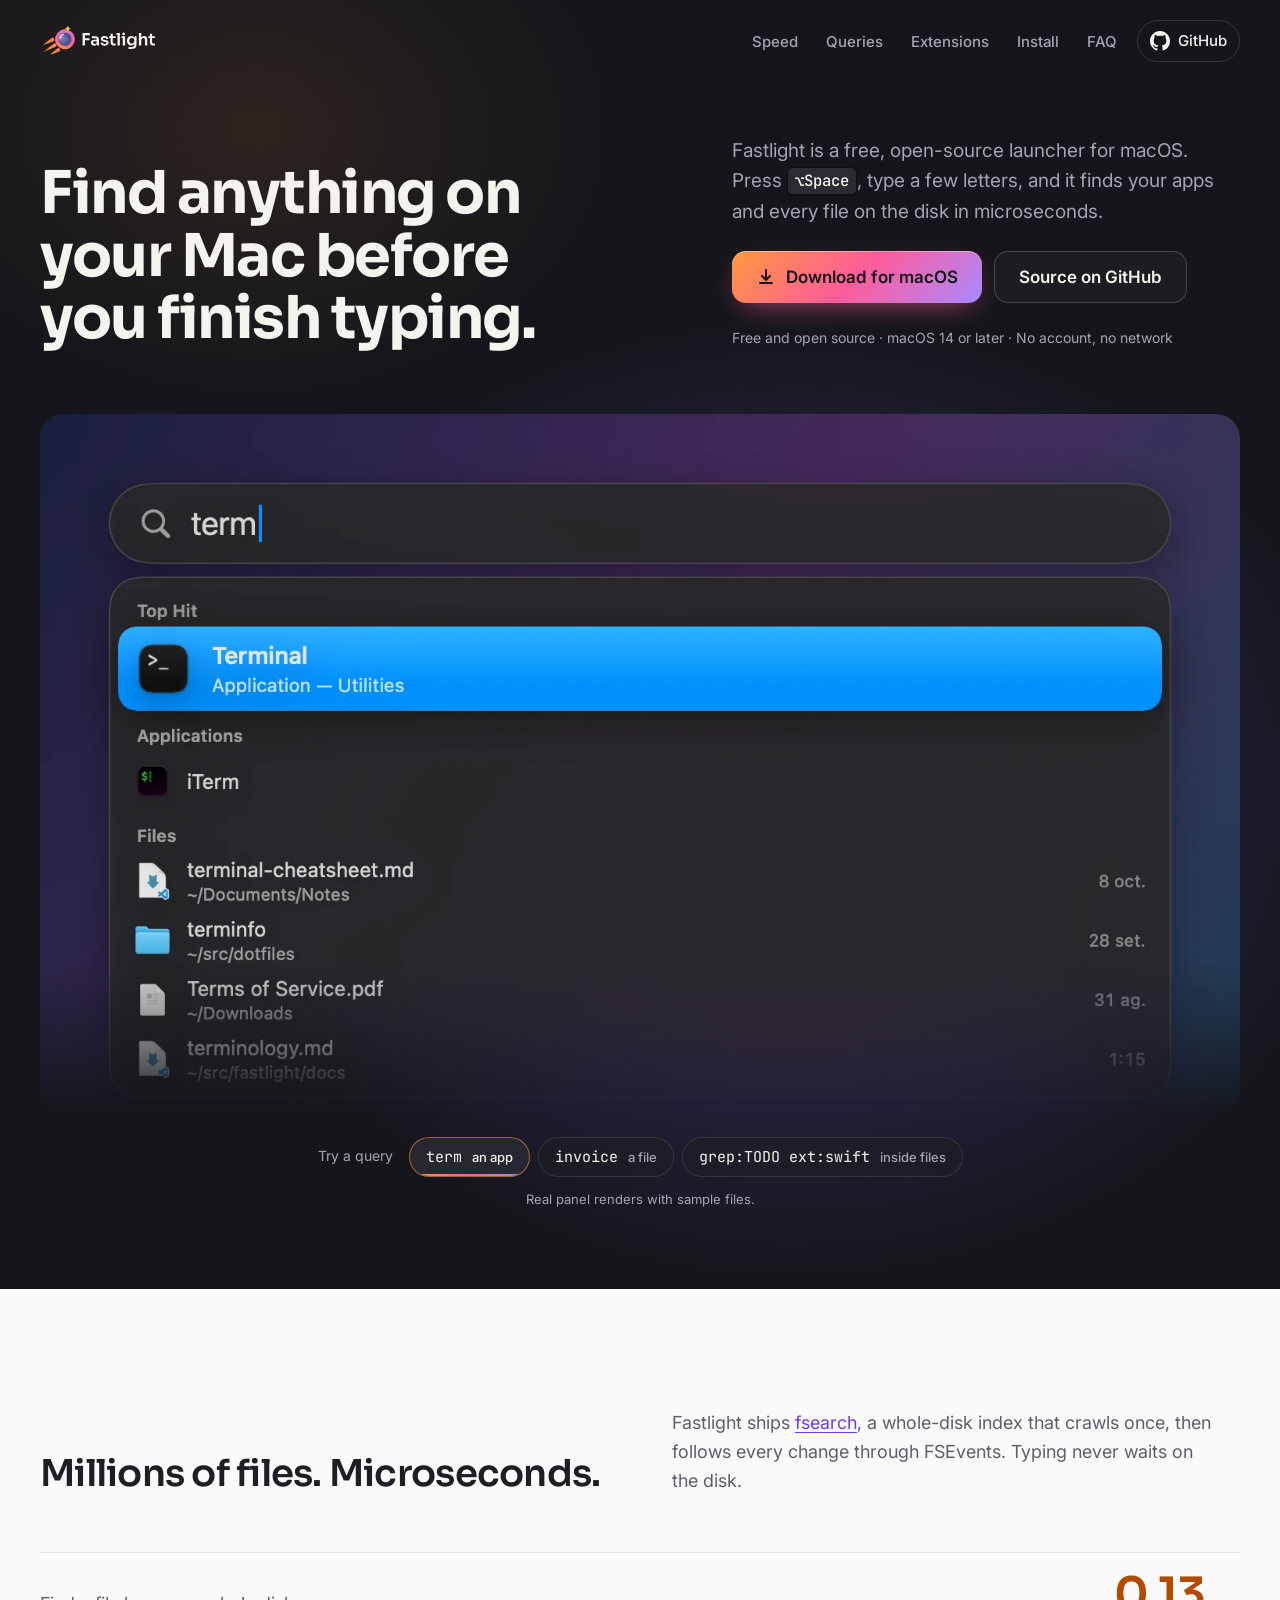
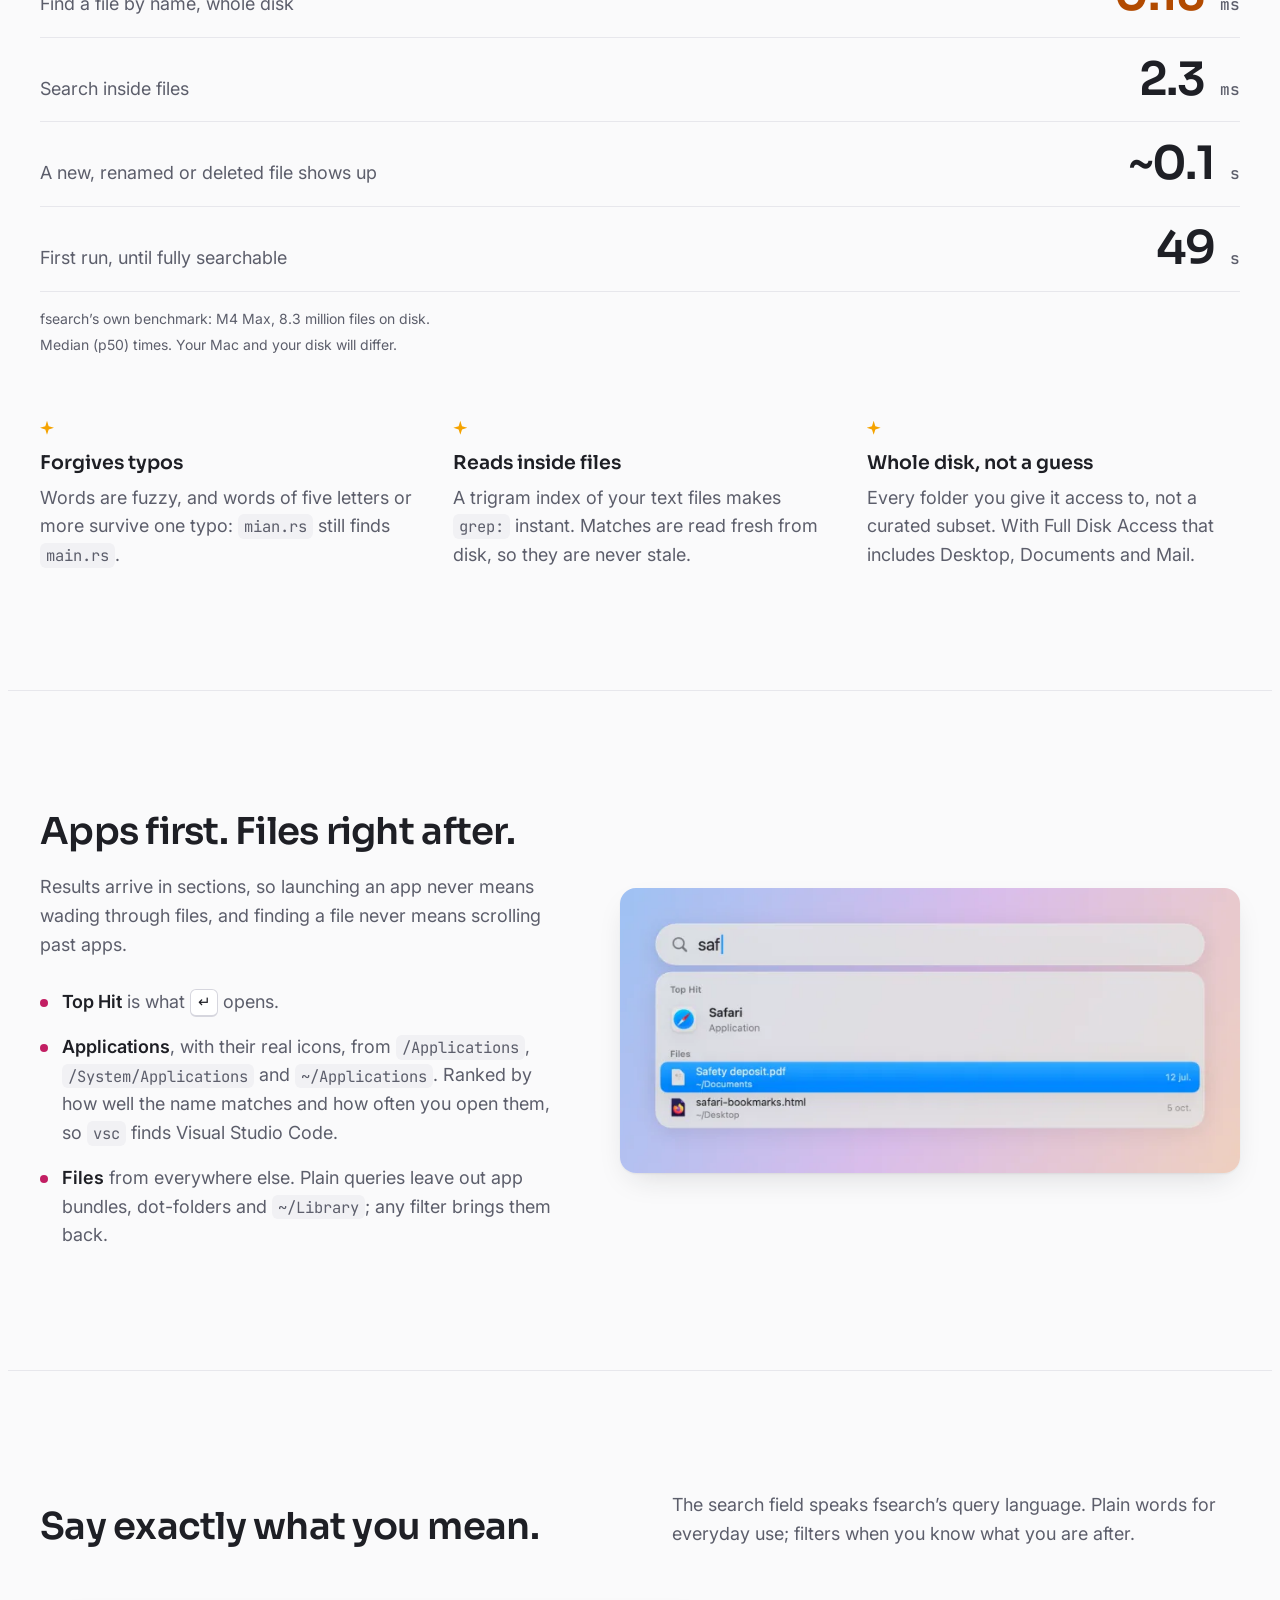
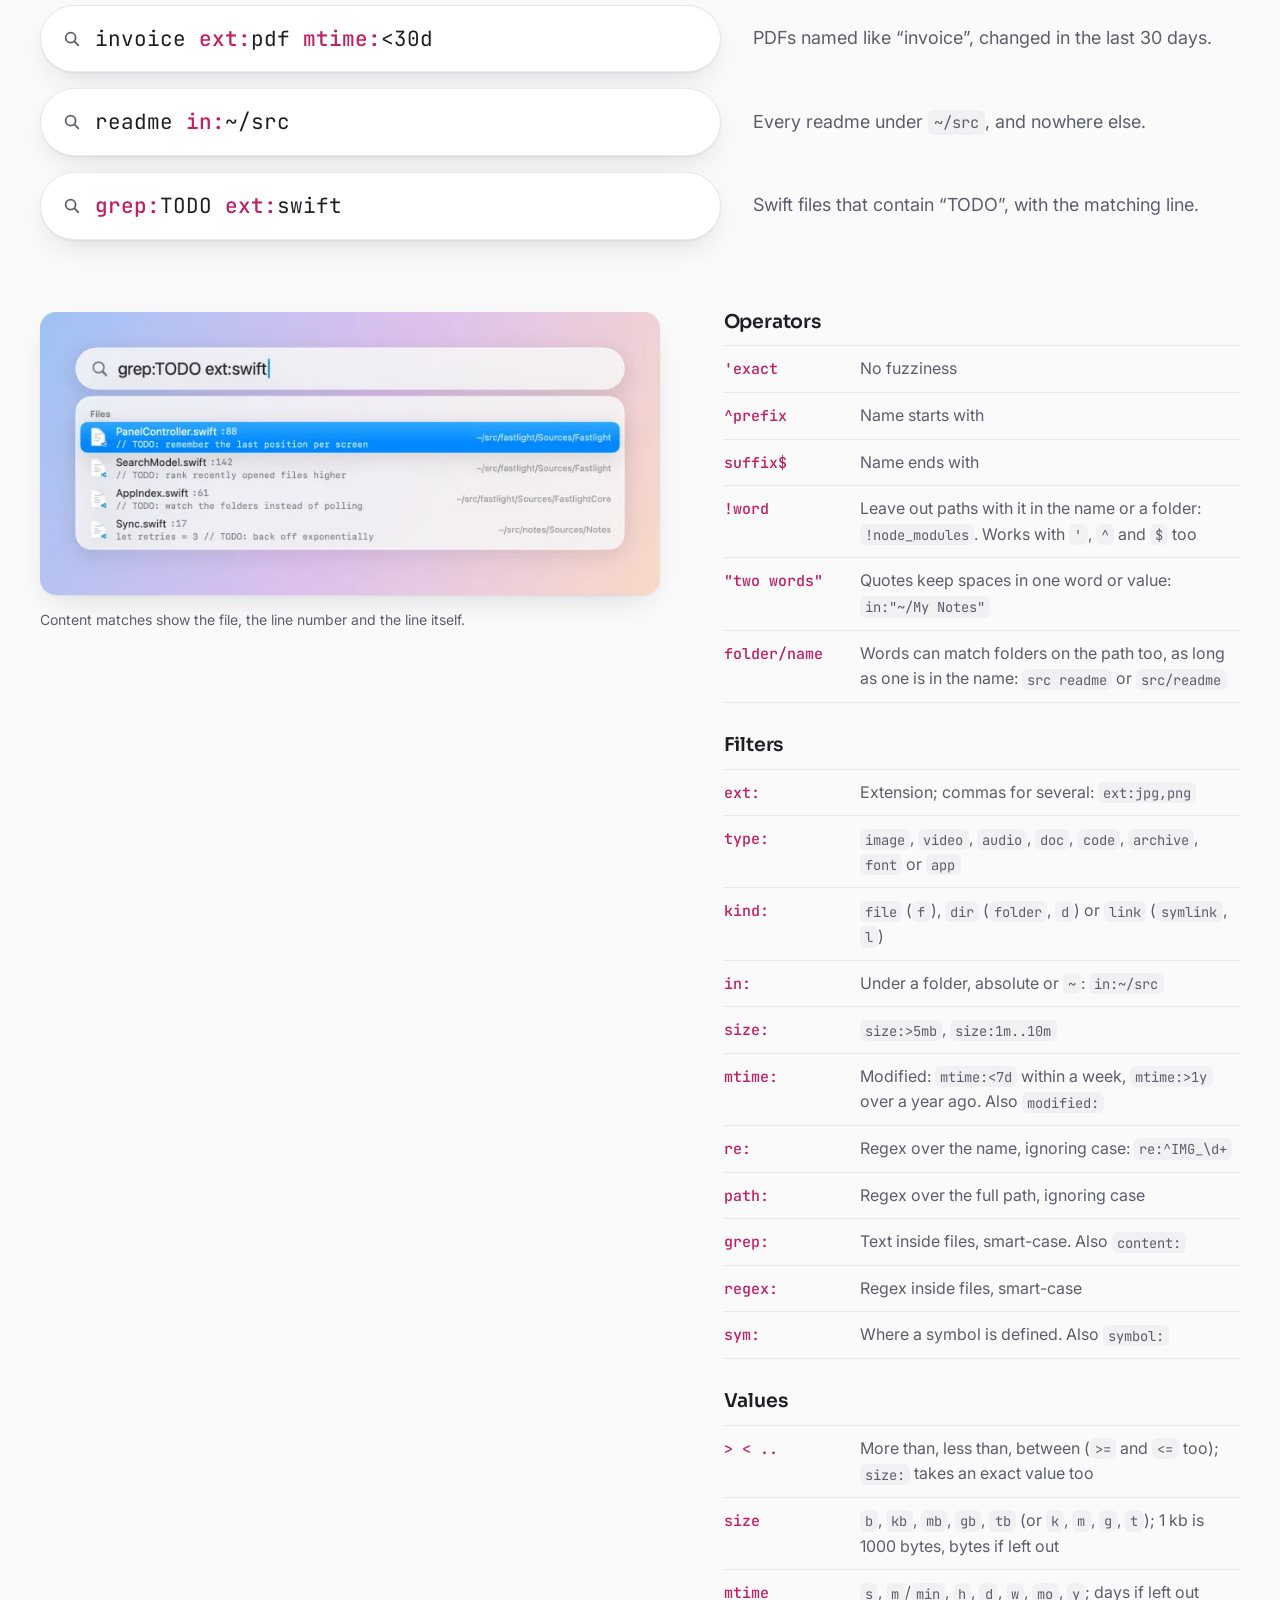
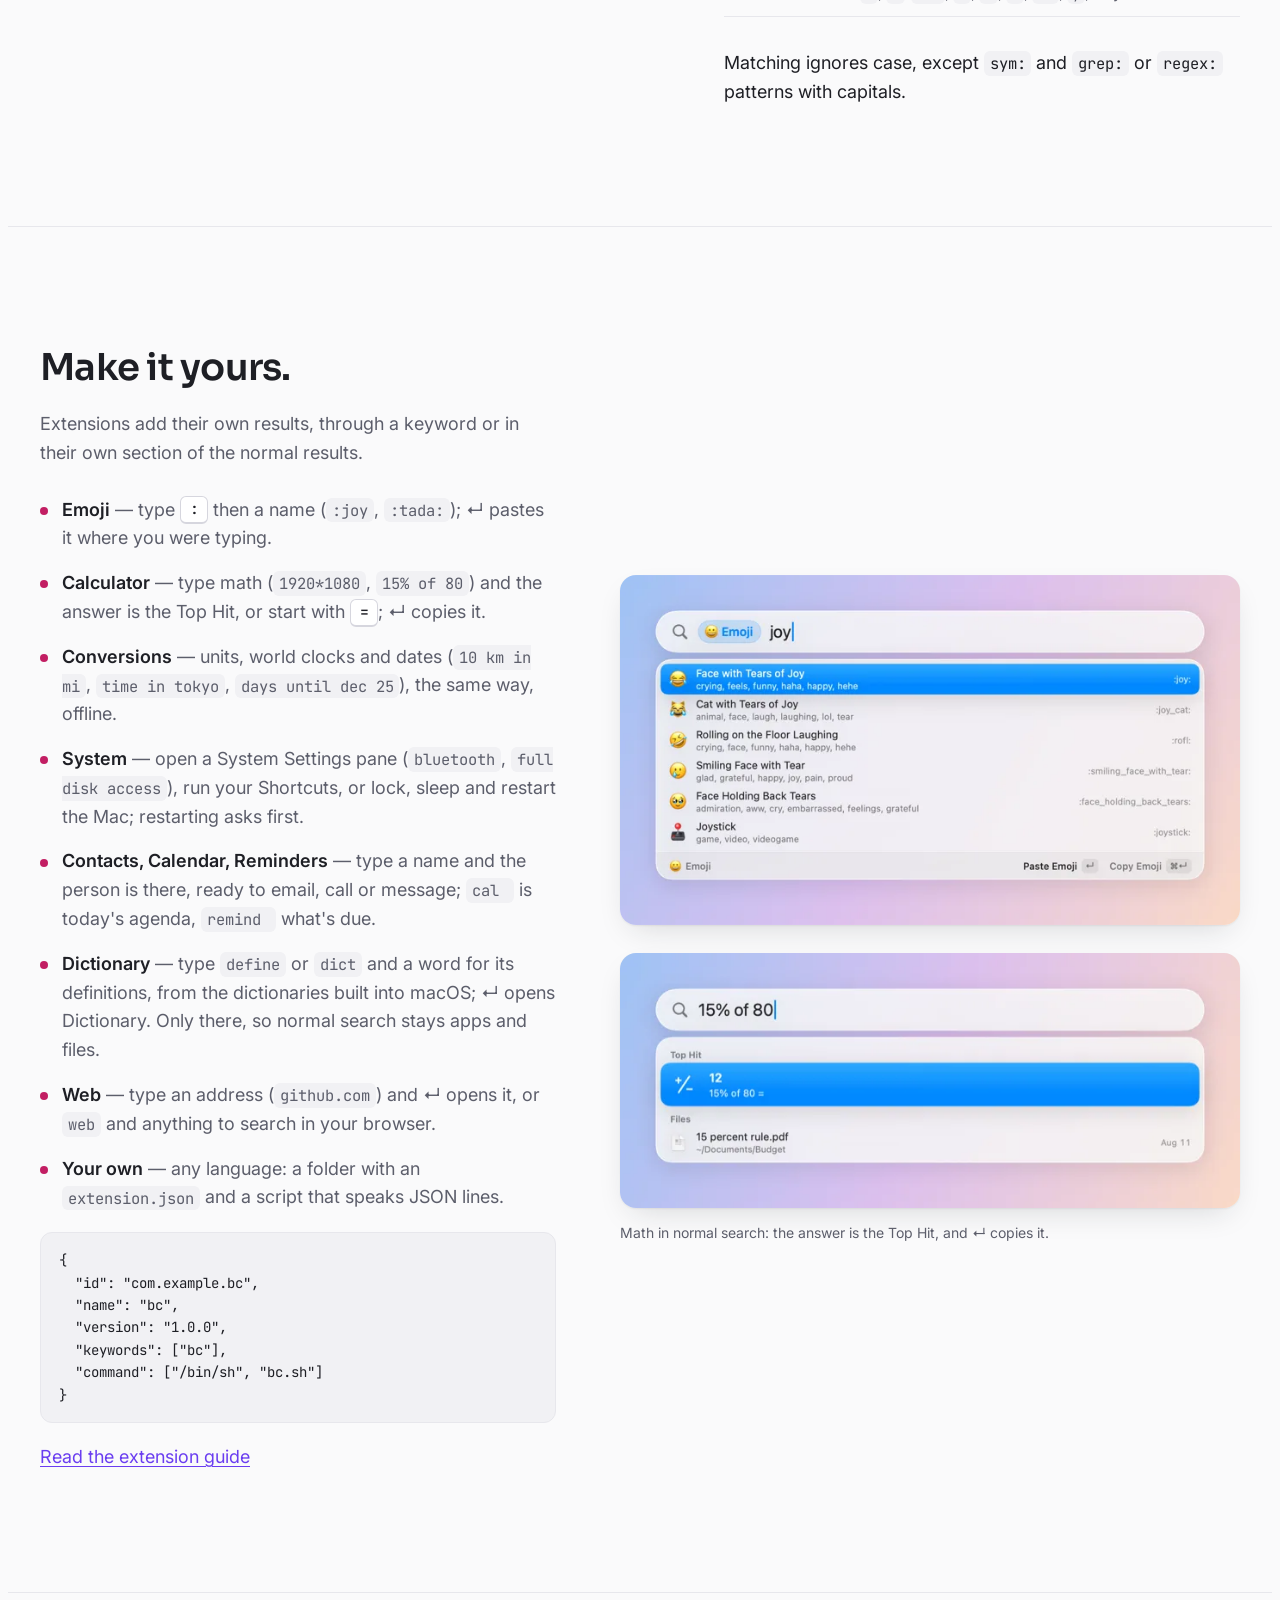
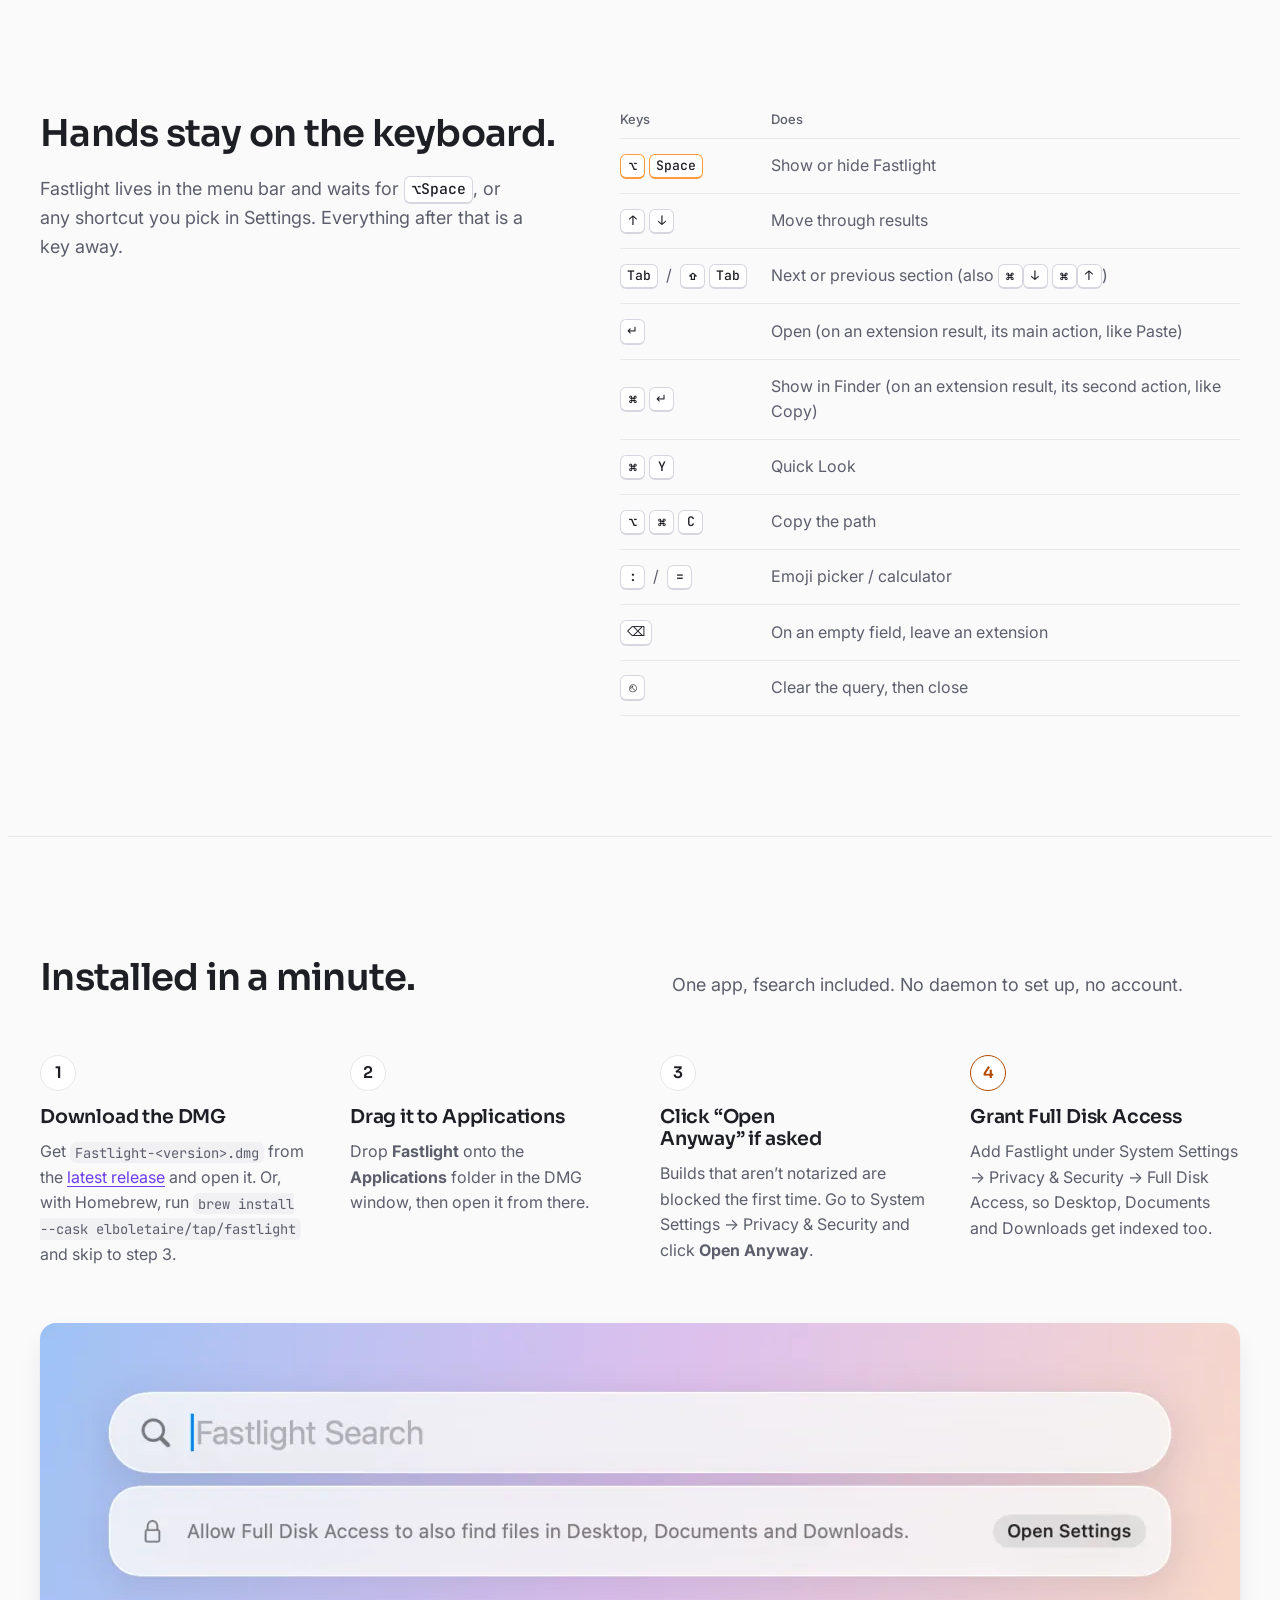
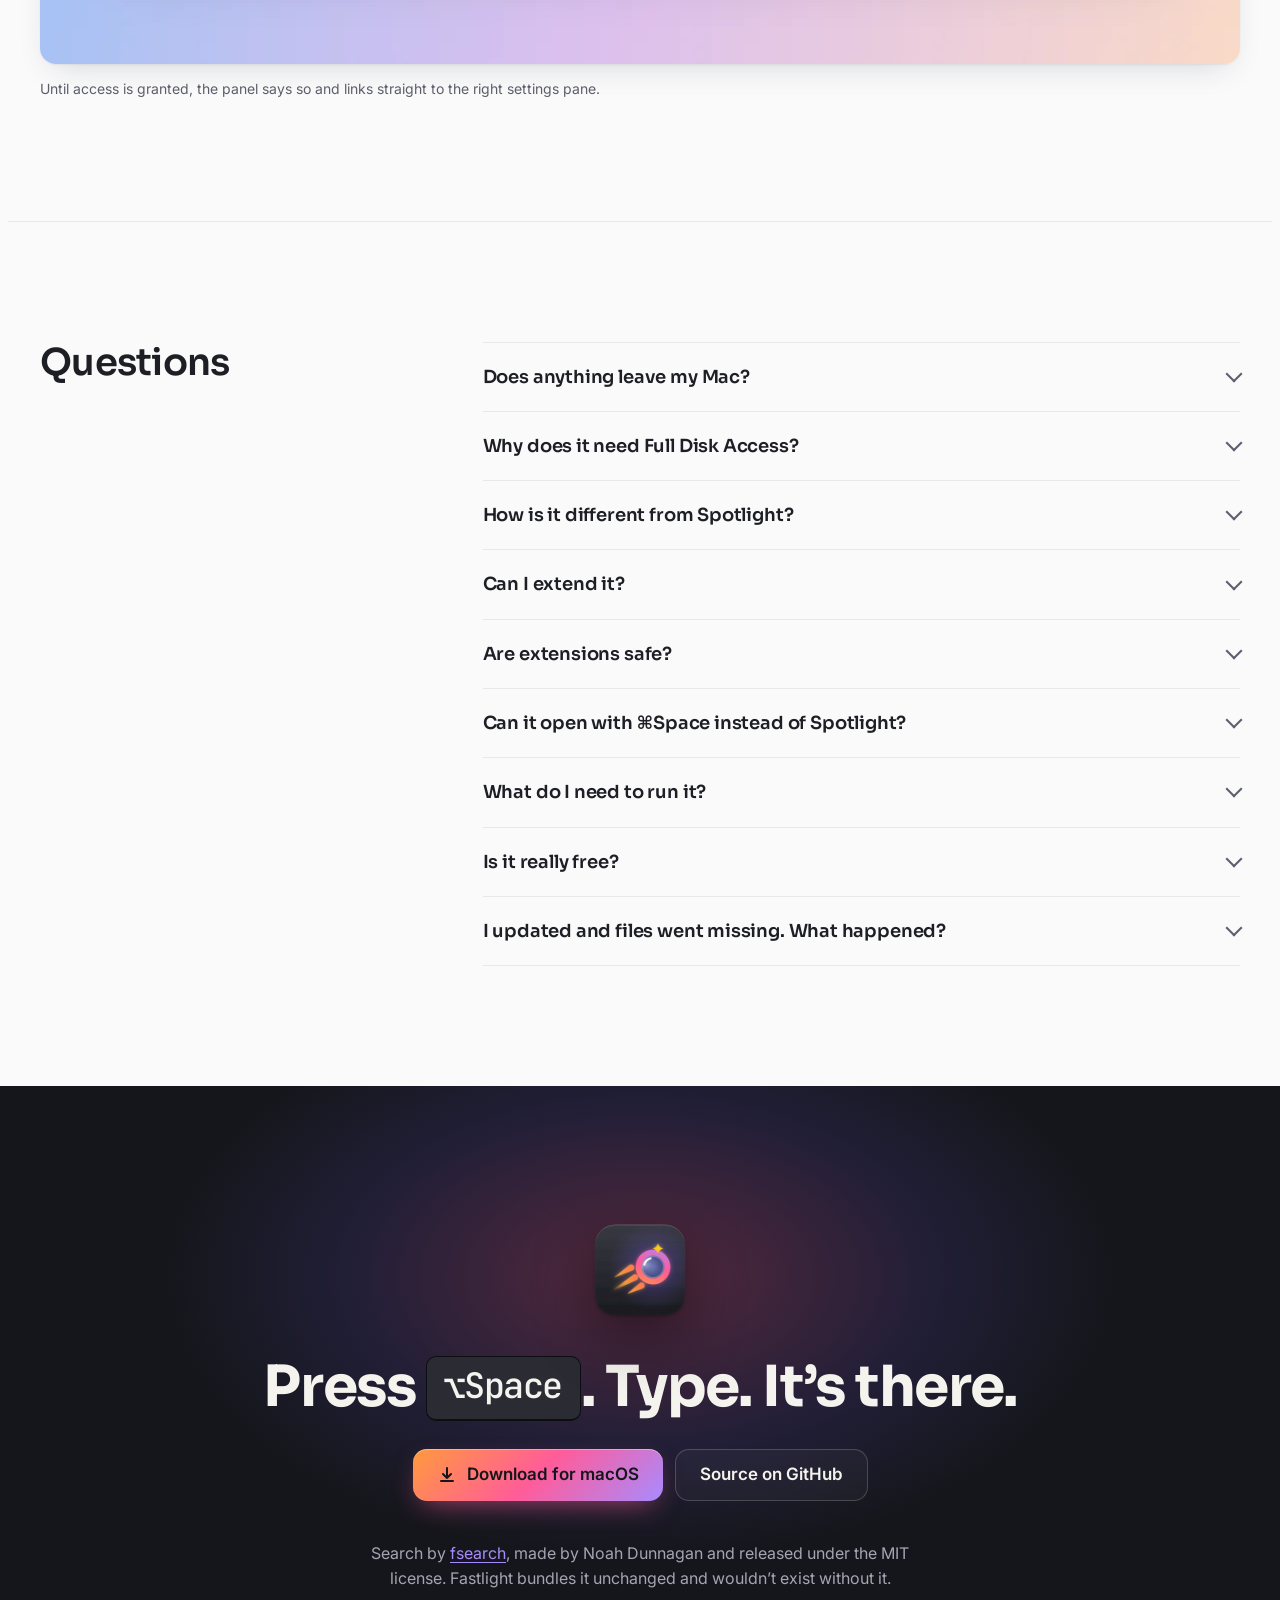
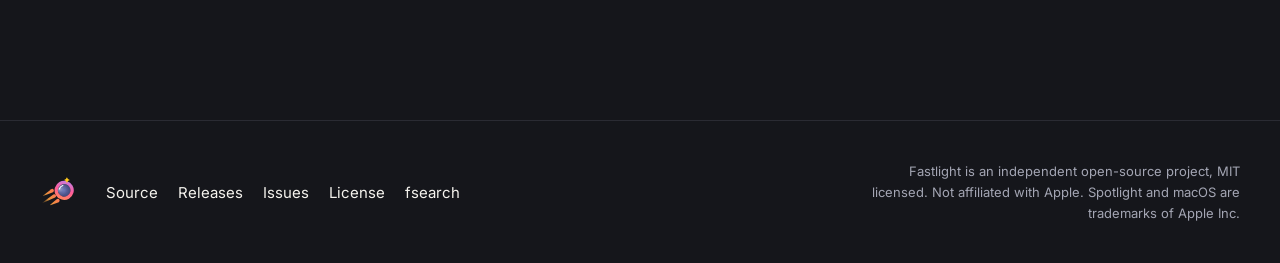
==== commit 9f96b34c: "docs: microseconds, not a millisecond, and fsearch's current numbers The fsearch bundled since 0.5.0" ====
--- a/site/index.html
+++ b/site/index.html
@@ -18,7 +18,7 @@
 <meta charset="utf-8">
 <meta name="viewport" content="width=device-width, initial-scale=1">
 <title>Fastlight: a fast, free launcher for macOS</title>
-<meta name="description" content="Fastlight is a free, open-source Spotlight-style launcher for macOS. Press ⌥Space and find apps and any file on your disk in about a millisecond, powered by fsearch.">
+<meta name="description" content="Fastlight is a free, open-source Spotlight-style launcher for macOS. Press ⌥Space and find apps and any file on your disk in microseconds, powered by fsearch.">
 <link rel="canonical" href="https://elboletaire.github.io/fastlight/">
 <meta name="theme-color" content="#15161B" media="(prefers-color-scheme: light)">
 <meta name="theme-color" content="#15161B" media="(prefers-color-scheme: dark)">
@@ -29,15 +29,15 @@
 <meta property="og:locale" content="en_US">
 <meta property="og:url" content="https://elboletaire.github.io/fastlight/">
 <meta property="og:title" content="Fastlight: a fast, free launcher for macOS">
-<meta property="og:description" content="Press ⌥Space, type, and find apps and any file on your disk in about a millisecond. Free and open source, powered by fsearch.">
+<meta property="og:description" content="Press ⌥Space, type, and find apps and any file on your disk in microseconds. Free and open source, powered by fsearch.">
 <meta property="og:image" content="https://elboletaire.github.io/fastlight/og.png">
 <meta property="og:image:type" content="image/png">
 <meta property="og:image:width" content="1200">
 <meta property="og:image:height" content="630">
-<meta property="og:image:alt" content="The Fastlight panel showing Terminal as the top hit for the query “term”, next to the Fastlight logo and the line “Find anything on your Mac in a millisecond.”">
+<meta property="og:image:alt" content="The Fastlight panel showing Terminal as the top hit for the query “term”, next to the Fastlight logo and the line “Find anything on your Mac in microseconds.”">
 <meta name="twitter:card" content="summary_large_image">
 <meta name="twitter:title" content="Fastlight: a fast, free launcher for macOS">
-<meta name="twitter:description" content="Press ⌥Space, type, and find apps and any file on your disk in about a millisecond. Free and open source, powered by fsearch.">
+<meta name="twitter:description" content="Press ⌥Space, type, and find apps and any file on your disk in microseconds. Free and open source, powered by fsearch.">
 <meta name="twitter:image" content="https://elboletaire.github.io/fastlight/og.png">
 <meta name="twitter:image:alt" content="The Fastlight panel showing Terminal as the top hit for the query “term”, next to the Fastlight logo.">
 
@@ -59,7 +59,7 @@
   "@context": "https://schema.org",
   "@type": "SoftwareApplication",
   "name": "Fastlight",
-  "description": "A free, open-source Spotlight-style launcher for macOS. Finds applications and files across the whole disk in about a millisecond, powered by fsearch.",
+  "description": "A free, open-source Spotlight-style launcher for macOS. Finds applications and files across the whole disk in microseconds, powered by fsearch.",
   "url": "https://elboletaire.github.io/fastlight/",
   "image": "https://elboletaire.github.io/fastlight/og.png",
   "screenshot": "https://elboletaire.github.io/fastlight/assets/hero-apps-1536.webp",
@@ -106,7 +106,7 @@
     <div class="hero-copy">
       <h1 id="hero-title">Find anything on your&nbsp;Mac before you finish&nbsp;typing.</h1>
       <div class="hero-side">
-        <p class="lede">Fastlight is a free, open-source launcher for macOS. Press <kbd>⌥Space</kbd>, type a few letters, and it finds your apps and every file on the disk in about a millisecond.</p>
+        <p class="lede">Fastlight is a free, open-source launcher for macOS. Press <kbd>⌥Space</kbd>, type a few letters, and it finds your apps and every file on the disk in microseconds.</p>
         <div class="cta-row">
           <a class="btn btn-comet" href="https://github.com/elboletaire/fastlight/releases/latest">
             <svg viewBox="0 0 20 20" width="20" height="20" aria-hidden="true"><path d="M10 3v10m0 0-4-4m4 4 4-4M4 16h12" fill="none" stroke="currentColor" stroke-width="2" stroke-linecap="round" stroke-linejoin="round"/></svg>
@@ -149,18 +149,18 @@
 <div class="page">
   <section id="fast" class="section wrap" aria-labelledby="fast-title">
     <div class="split split-head">
-      <h2 id="fast-title">Millions of files. About a&nbsp;millisecond.</h2>
+      <h2 id="fast-title">Millions of files. Microseconds.</h2>
       <p class="intro">Fastlight ships <a href="https://github.com/noahdunnagan/fsearch">fsearch</a>, a whole-disk index that crawls once, then follows every change through FSEvents. Typing never waits on the disk.</p>
     </div>
 
     <div class="bench">
       <table>
-        <caption>fsearch’s own benchmark: M4 Max, 7.7 million files and folders on disk.</caption>
+        <caption>fsearch’s own benchmark: M4 Max, 8.3 million files on disk.</caption>
         <tbody>
-          <tr><th scope="row">Find a file by name, whole disk</th><td><span class="num">1.3</span> ms</td></tr>
-          <tr><th scope="row">Search inside files</th><td><span class="num">9</span> ms</td></tr>
+          <tr><th scope="row">Find a file by name, whole disk</th><td><span class="num">0.13</span> ms</td></tr>
+          <tr><th scope="row">Search inside files</th><td><span class="num">2.3</span> ms</td></tr>
           <tr><th scope="row">A new, renamed or deleted file shows up</th><td><span class="num">~0.1</span> s</td></tr>
-          <tr><th scope="row">First crawl of the disk, once</th><td><span class="num">~20</span> s</td></tr>
+          <tr><th scope="row">First run, until fully searchable</th><td><span class="num">49</span> s</td></tr>
         </tbody>
       </table>
       <p class="bench-note">Median (p50) times. Your Mac and your disk will differ.</p>
@@ -380,7 +380,7 @@
         </details>
         <details>
           <summary>How is it different from Spotlight?</summary>
-          <p>Spotlight relies on metadata importers and decides what is worth indexing; Fastlight indexes every file name it can reach and answers fuzzy, typo-tolerant queries in about a millisecond. It keeps apps and files in separate sections and adds a query language with filters such as <code>in:</code>, <code>mtime:</code> and <code>grep:</code>. It doesn’t replace Spotlight, so you can keep both.</p>
+          <p>Spotlight relies on metadata importers and decides what is worth indexing; Fastlight indexes every file name it can reach and answers fuzzy, typo-tolerant queries in microseconds. It keeps apps and files in separate sections and adds a query language with filters such as <code>in:</code>, <code>mtime:</code> and <code>grep:</code>. It doesn’t replace Spotlight, so you can keep both.</p>
         </details>
         <details>
           <summary>Can I extend it?</summary>
